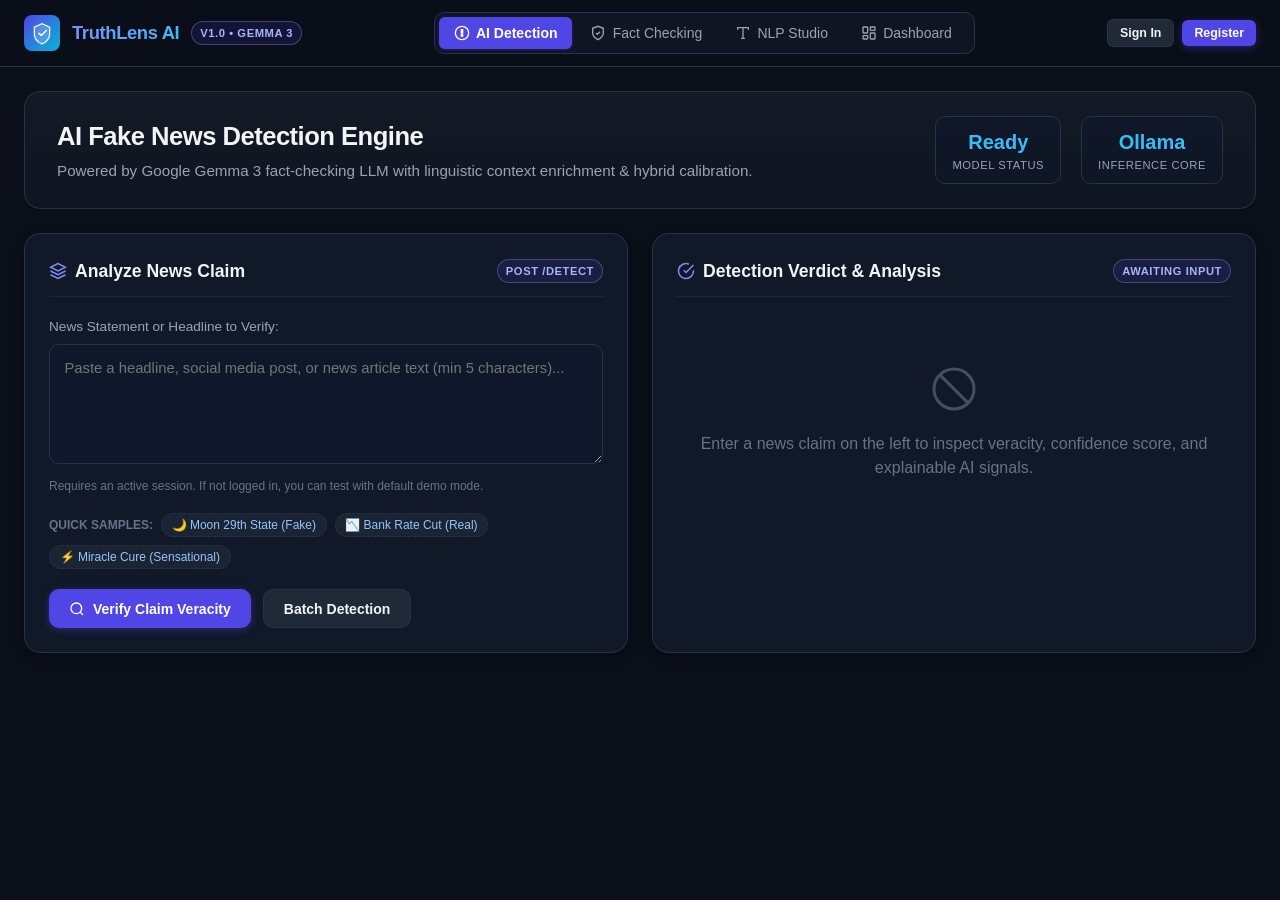
==== static/index.html @ 3283b85c "6th module updated" ====
<!DOCTYPE html>
<html lang="en">
<head>
  <meta charset="UTF-8">
  <meta name="viewport" content="width=device-width, initial-scale=1.0">
  <title>TruthLens AI - Fake News Detector & Fact-Checking Studio</title>
  <meta name="description" content="AI-Powered Fake News Detection, NLP Linguistic Analysis, and Government Fact-Checking Studio.">
  <link rel="icon" type="image/svg+xml" href="/static/favicon.svg">
  <link rel="stylesheet" href="/static/style.css">
</head>
<body>

  <!-- ======================================================================
       App Header & Navigation
       ====================================================================== -->
  <header class="app-header">
    <div class="header-container">
      <a href="#" class="brand">
        <div class="brand-icon">
          <img src="/static/favicon.svg" alt="TruthLens Logo" width="36" height="36">
        </div>
        <div class="brand-text">
          <h1>TruthLens AI</h1>
        </div>
        <span class="brand-badge">v1.0 • Gemma 3</span>
      </a>

      <nav aria-label="Main Navigation">
        <ul class="nav-tabs">
          <li>
            <button class="nav-tab-btn active" data-tab="tab-detect">
              <svg width="16" height="16" viewBox="0 0 24 24" fill="none" stroke="currentColor" stroke-width="2"><path d="M12 2a10 10 0 1 0 10 10A10 10 0 0 0 12 2zm1 14.5h-2v-2h2zm0-4.5h-2V7h2z"/></svg>
              AI Detection
            </button>
          </li>
          <li>
            <button class="nav-tab-btn" data-tab="tab-factcheck">
              <svg width="16" height="16" viewBox="0 0 24 24" fill="none" stroke="currentColor" stroke-width="2"><path d="M12 22s8-4 8-10V5l-8-3-8 3v7c0 6 8 10 8 10z"/><path d="m9 12 2 2 4-4"/></svg>
              Fact Checking
            </button>
          </li>
          <li>
            <button class="nav-tab-btn" data-tab="tab-nlp">
              <svg width="16" height="16" viewBox="0 0 24 24" fill="none" stroke="currentColor" stroke-width="2"><path d="M4 7V4h16v3M9 20h6M12 4v16"/></svg>
              NLP Studio
            </button>
          </li>
          <li>
            <button class="nav-tab-btn" data-tab="tab-dashboard">
              <svg width="16" height="16" viewBox="0 0 24 24" fill="none" stroke="currentColor" stroke-width="2"><rect width="7" height="9" x="3" y="3" rx="1"/><rect width="7" height="5" x="14" y="3" rx="1"/><rect width="7" height="9" x="14" y="12" rx="1"/><rect width="7" height="5" x="3" y="16" rx="1"/></svg>
              Dashboard
            </button>
          </li>
          <li>
            <button class="nav-tab-btn" data-tab="tab-admin" id="nav-btn-admin" style="display: none;">
              <svg width="16" height="16" viewBox="0 0 24 24" fill="none" stroke="currentColor" stroke-width="2"><path d="M16 21v-2a4 4 0 0 0-4-4H6a4 4 0 0 0-4 4v2"/><circle cx="9" cy="7" r="4"/><path d="M22 21v-2a4 4 0 0 0-3-3.87"/><path d="M16 3.13a4 4 0 0 1 0 7.75"/></svg>
              Admin Panel
            </button>
          </li>
        </ul>
      </nav>

      <div class="user-controls">
        <div id="auth-guest-section" class="btn-group">
          <button class="btn btn-secondary btn-sm" id="btn-open-login">Sign In</button>
          <button class="btn btn-primary btn-sm" id="btn-open-register">Register</button>
        </div>

        <div id="auth-user-section" class="user-status-card" style="display: none;">
          <div class="user-avatar" id="header-user-avatar">U</div>
          <div class="user-info-text">
            <span class="user-name" id="header-user-name">User</span>
            <span class="user-role-tag" id="header-user-role">USER</span>
          </div>
          <button class="btn btn-secondary btn-sm" id="btn-logout" title="Sign Out">
            <svg width="14" height="14" viewBox="0 0 24 24" fill="none" stroke="currentColor" stroke-width="2"><path d="M9 21H5a2 2 0 0 1-2-2V5a2 2 0 0 1 2-2h4M16 17l5-5-5-5M21 12H9"/></svg>
          </button>
        </div>
      </div>
    </div>
  </header>

  <!-- ======================================================================
       Main App Container
       ====================================================================== -->
  <main class="app-main">

    <!-- --------------------------------------------------------------------
         TAB 1: AI Detection (Module 3)
         -------------------------------------------------------------------- -->
    <section id="tab-detect" class="tab-pane active">
      <div class="hero-banner">
        <div class="hero-text">
          <h2>AI Fake News Detection Engine</h2>
          <p>Powered by Google Gemma 3 fact-checking LLM with linguistic context enrichment & hybrid calibration.</p>
        </div>
        <div class="hero-stats">
          <div class="stat-chip">
            <div class="stat-chip-val" id="stat-ai-verdict">Ready</div>
            <div class="stat-chip-lbl">Model Status</div>
          </div>
          <div class="stat-chip">
            <div class="stat-chip-val">Ollama</div>
            <div class="stat-chip-lbl">Inference Core</div>
          </div>
        </div>
      </div>

      <div class="grid-2">
        <!-- Detection Input Card -->
        <div class="card">
          <div class="card-header">
            <h3 class="card-title">
              <svg width="18" height="18" viewBox="0 0 24 24" fill="none" stroke="currentColor" stroke-width="2"><polygon points="12 2 2 7 12 12 22 7 12 2"/><polyline points="2 17 12 22 22 17"/><polyline points="2 12 12 17 22 12"/></svg>
              Analyze News Claim
            </h3>
            <span class="brand-badge">POST /detect</span>
          </div>

          <form id="form-detect">
            <div class="form-group">
              <label for="detect-claim-input">News Statement or Headline to Verify:</label>
              <textarea id="detect-claim-input" placeholder="Paste a headline, social media post, or news article text (min 5 characters)..." required></textarea>
              <div class="input-hint">Requires an active session. If not logged in, you can test with default demo mode.</div>
            </div>

            <!-- Pre-configured Quick Samples -->
            <div class="samples-wrapper">
              <span class="samples-label">Quick Samples:</span>
              <button type="button" class="sample-chip" data-sample="The government announced that the moon will be declared the 29th state of the country tomorrow.">🌙 Moon 29th State (Fake)</button>
              <button type="button" class="sample-chip" data-sample="Central bank announced a 25 basis point reduction in the benchmark interest rate.">📉 Bank Rate Cut (Real)</button>
              <button type="button" class="sample-chip" data-sample="SHOCKING BOMBSHELL!! Miracle cure they don't want you to know!">⚡ Miracle Cure (Sensational)</button>
            </div>

            <div style="margin-top: 1.25rem; display: flex; gap: 0.75rem;">
              <button type="submit" class="btn btn-primary" id="btn-run-detect">
                <svg width="16" height="16" viewBox="0 0 24 24" fill="none" stroke="currentColor" stroke-width="2"><circle cx="11" cy="11" r="8"/><path d="m21 21-4.3-4.3"/></svg>
                Verify Claim Veracity
              </button>
              <button type="button" class="btn btn-secondary" id="btn-switch-batch-detect">Batch Detection</button>
            </div>
          </form>

          <!-- Batch Detection Drawer (Collapsible) -->
          <div id="batch-detect-drawer" style="display: none; margin-top: 1.5rem; padding-top: 1.25rem; border-top: 1px dashed var(--border-subtle);">
            <h4 style="font-size: 0.95rem; margin-bottom: 0.5rem; color: #38bdf8;">Batch Detection (Up to 50 Claims)</h4>
            <div class="form-group">
              <label for="batch-detect-input">Enter one claim per line:</label>
              <textarea id="batch-detect-input" rows="4" placeholder="Claim 1...&#10;Claim 2..."></textarea>
            </div>
            <button type="button" class="btn btn-accent btn-sm" id="btn-run-batch-detect">Process Batch</button>
          </div>
        </div>

        <!-- Detection Results Card -->
        <div class="card" id="card-detect-results">
          <div class="card-header">
            <h3 class="card-title">
              <svg width="18" height="18" viewBox="0 0 24 24" fill="none" stroke="currentColor" stroke-width="2"><path d="M22 11.08V12a10 10 0 1 1-5.93-9.14"/><polyline points="22 4 12 14.01 9 11.01"/></svg>
              Detection Verdict & Analysis
            </h3>
            <span id="detect-status-indicator" class="brand-badge">Awaiting Input</span>
          </div>

          <div id="detect-empty-state" style="text-align: center; padding: 3rem 1rem; color: var(--text-dim);">
            <svg width="48" height="48" viewBox="0 0 24 24" fill="none" stroke="currentColor" stroke-width="1.5" style="margin-bottom: 0.75rem; opacity: 0.6;"><circle cx="12" cy="12" r="10"/><path d="m4.93 4.93 14.14 14.14"/></svg>
            <p>Enter a news claim on the left to inspect veracity, confidence score, and explainable AI signals.</p>
          </div>

          <div id="detect-output-container" style="display: none;">
            <div id="detect-verdict-banner" class="verdict-banner real">
              <div class="verdict-tag" id="detect-verdict-text">LIKELY_REAL</div>
              <div class="confidence-meter">
                <div class="confidence-val">
                  <span>Confidence</span>
                  <span id="detect-confidence-pct">88%</span>
                </div>
                <div class="progress-bar-bg">
                  <div id="detect-confidence-fill" class="progress-bar-fill real" style="width: 88%;"></div>
                </div>
              </div>
            </div>

            <div class="form-group">
              <label>AI Reasoning & Explanation:</label>
              <p id="detect-explanation-text" class="explanation-text"></p>
            </div>

            <div class="form-group">
              <label>Key Signals Detected:</label>
              <div id="detect-signals-container" class="signals-list"></div>
            </div>

            <div class="form-group" style="margin-top: 1rem; padding-top: 0.75rem; border-top: 1px solid var(--border-subtle); display: flex; justify-content: space-between; font-size: 0.75rem; color: var(--text-dim);">
              <span>Detection ID: <strong id="detect-meta-id">#--</strong></span>
              <span id="detect-meta-time">--</span>
            </div>
          </div>

          <!-- Batch Results Table -->
          <div id="batch-results-container" style="display: none; margin-top: 1rem;">
            <h4 style="font-size: 0.9rem; margin-bottom: 0.5rem; color: #a5b4fc;">Batch Analysis Results</h4>
            <div class="table-responsive">
              <table class="data-table" id="batch-results-table">
                <thead>
                  <tr>
                    <th>Claim</th>
                    <th>Verdict</th>
                    <th>Confidence</th>
                  </tr>
                </thead>
                <tbody></tbody>
              </table>
            </div>
          </div>
        </div>
      </div>
    </section>

    <!-- --------------------------------------------------------------------
         TAB 2: Fact-Checking & Source Verification (Module 4)
         -------------------------------------------------------------------- -->
    <section id="tab-factcheck" class="tab-pane">
      <div class="hero-banner">
        <div class="hero-text">
          <h2>Authoritative Fact-Checking & Trusted Verification</h2>
          <p>Cross-references claims against a 5-tier Domain Authority registry including Official Government Portals (.gov), Global Health Agencies, and Verified News Wires.</p>
        </div>
        <div class="hero-stats">
          <div class="stat-chip">
            <div class="stat-chip-val" id="stat-whitelist-count">25+</div>
            <div class="stat-chip-lbl">Verified Domains</div>
          </div>
          <div class="stat-chip">
            <div class="stat-chip-val">5 Tiers</div>
            <div class="stat-chip-lbl">Authority Weighting</div>
          </div>
        </div>
      </div>

      <div class="grid-2">
        <!-- Fact Check Input Card -->
        <div class="card">
          <div class="card-header">
            <h3 class="card-title">
              <svg width="18" height="18" viewBox="0 0 24 24" fill="none" stroke="currentColor" stroke-width="2"><path d="M12 22s8-4 8-10V5l-8-3-8 3v7c0 6 8 10 8 10z"/></svg>
              Verify Against Trusted Sources
            </h3>
            <span class="brand-badge">POST /fact-check/verify</span>
          </div>

          <form id="form-factcheck">
            <div class="form-group">
              <label for="fc-claim-input">Claim or Assertion to Fact-Check:</label>
              <textarea id="fc-claim-input" placeholder="e.g. Government announces subsidy scheme under PM-KMY portal..." required></textarea>
            </div>

            <div class="samples-wrapper">
              <span class="samples-label">Samples:</span>
              <button type="button" class="sample-chip" data-fc-sample="Government announced Rs 5000 monthly scheme for all citizens without registration.">🏛️ Fake Govt Scheme (Refuted)</button>
              <button type="button" class="sample-chip" data-fc-sample="The government announced that the moon will be declared the 29th state of the country tomorrow.">🚀 Moon 29th State (Refuted)</button>
              <button type="button" class="sample-chip" data-fc-sample="Central bank announced a 25 basis point reduction in the benchmark interest rate.">🏦 Interest Rate (Verified)</button>
            </div>

            <div class="grid-2" style="margin-top: 1rem; gap: 1rem;">
              <div class="form-group">
                <label for="fc-max-sources">Max Sources: <span id="fc-sources-val">5</span></label>
                <input type="range" id="fc-max-sources" min="1" max="10" value="5" style="accent-color: var(--primary);">
              </div>
              <div class="form-group" style="display: flex; align-items: center; padding-top: 1.5rem;">
                <label class="checkbox-group">
                  <input type="checkbox" id="fc-gov-only">
                  <span>Strict Government (.gov) Only</span>
                </label>
              </div>
            </div>

            <div style="margin-top: 1rem; display: flex; gap: 0.75rem;">
              <button type="submit" class="btn btn-primary" id="btn-run-factcheck">
                <svg width="16" height="16" viewBox="0 0 24 24" fill="none" stroke="currentColor" stroke-width="2"><path d="m9 12 2 2 4-4"/><circle cx="12" cy="12" r="10"/></svg>
                Run Multi-Source Verification
              </button>
              <button type="button" class="btn btn-secondary" id="btn-toggle-whitelist">View Whitelist</button>
            </div>
          </form>

          <!-- Whitelist Drawer -->
          <div id="whitelist-drawer" style="display: none; margin-top: 1.5rem; padding-top: 1rem; border-top: 1px solid var(--border-subtle);">
            <h4 style="font-size: 0.9rem; margin-bottom: 0.5rem; color: #38bdf8;">Trusted Source Whitelist (Tier 1 to 3)</h4>
            <div id="whitelist-list" style="max-height: 180px; overflow-y: auto; display: flex; flex-direction: column; gap: 0.4rem; font-size: 0.8rem;"></div>
          </div>
        </div>

        <!-- Fact Check Results Card -->
        <div class="card" id="card-fc-results">
          <div class="card-header">
            <h3 class="card-title">
              <svg width="18" height="18" viewBox="0 0 24 24" fill="none" stroke="currentColor" stroke-width="2"><path d="M14 2H6a2 2 0 0 0-2 2v16a2 2 0 0 0 2 2h12a2 2 0 0 0 2-2V8z"/><polyline points="14 2 14 8 20 8"/></svg>
              Fact-Check Evidence Report
            </h3>
            <span id="fc-status-badge" class="brand-badge">Awaiting Check</span>
          </div>

          <div id="fc-empty-state" style="text-align: center; padding: 3rem 1rem; color: var(--text-dim);">
            <svg width="48" height="48" viewBox="0 0 24 24" fill="none" stroke="currentColor" stroke-width="1.5" style="margin-bottom: 0.75rem; opacity: 0.6;"><circle cx="12" cy="12" r="10"/><path d="m9 12 2 2 4-4"/></svg>
            <p>Run a fact check to cross-reference claims with official government records, gazettes, and verified news registries.</p>
          </div>

          <div id="fc-output-container" style="display: none;">
            <div id="fc-verdict-banner" class="verdict-banner real">
              <div>
                <div class="verdict-tag" id="fc-verdict-text">VERIFIED</div>
                <div style="font-size: 0.75rem; opacity: 0.85;" id="fc-verdict-subtext">Verdict: TRUE</div>
              </div>
              <div class="confidence-meter">
                <div class="confidence-val">
                  <span>Trust Score</span>
                  <span id="fc-trust-score-val">90.0</span>
                </div>
                <div class="progress-bar-bg">
                  <div id="fc-trust-score-fill" class="progress-bar-fill real" style="width: 90%;"></div>
                </div>
              </div>
            </div>

            <div class="form-group">
              <label>Evidence Summary:</label>
              <p id="fc-summary-text" class="explanation-text"></p>
            </div>

            <div class="form-group">
              <label>Evidence Citations & Stances (<span id="fc-evidence-count">0</span> sources):</label>
              <div id="fc-evidence-items" class="evidence-list"></div>
            </div>
          </div>
        </div>
      </div>
    </section>

    <!-- --------------------------------------------------------------------
         TAB 3: NLP Studio (Module 2)
         -------------------------------------------------------------------- -->
    <section id="tab-nlp" class="tab-pane">
      <div class="hero-banner">
        <div class="hero-text">
          <h2>NLP Studio & Linguistic Text Processing</h2>
          <p>Deterministic text normalization, abbreviation-aware tokenization, Flesch readability, and clickbait heuristic analysis.</p>
        </div>
        <div class="hero-stats">
          <div class="stat-chip">
            <div class="stat-chip-val">Flesch</div>
            <div class="stat-chip-lbl">Readability</div>
          </div>
          <div class="stat-chip">
            <div class="stat-chip-val">Sensationalism</div>
            <div class="stat-chip-lbl">Clickbait Detector</div>
          </div>
        </div>
      </div>

      <div class="grid-2">
        <!-- Input & Options Card -->
        <div class="card">
          <div class="card-header">
            <h3 class="card-title">
              <svg width="18" height="18" viewBox="0 0 24 24" fill="none" stroke="currentColor" stroke-width="2"><path d="M12 20h9M16.5 3.5a2.12 2.12 0 0 1 3 3L7 19l-4 1 1-4Z"/></svg>
              News Text Preprocessing & Analysis
            </h3>
            <span class="brand-badge">Module 2 NLP</span>
          </div>

          <form id="form-nlp">
            <div class="form-group">
              <label for="nlp-text-input">Raw News Article or Text (Min 20 chars):</label>
              <textarea id="nlp-text-input" rows="6" placeholder="Paste news article with HTML tags, contractions (don't, they're), URLs, and sensational phrasing..." required></textarea>
            </div>

            <div class="samples-wrapper">
              <span class="samples-label">Test Samples:</span>
              <button type="button" class="sample-chip" data-nlp-sample="<p>SHOCKING BOMBSHELL!! You won't believe what Dr. Smith discovered about the secret moon project at https://fakenews.example.com/moon! It's completely TRUE!</p>">⚡ Dirty HTML + Clickbait</button>
              <button type="button" class="sample-chip" data-nlp-sample="The Monetary Policy Committee announced a 25 basis point reduction in the key lending rate, citing moderating consumer price inflation and stable macroeconomic indicators.">📰 Objective Financial Report</button>
            </div>

            <!-- Cleaning Options -->
            <div style="margin-top: 1rem; display: grid; grid-template-columns: 1fr 1fr; gap: 0.5rem; font-size: 0.85rem;">
              <label class="checkbox-group">
                <input type="checkbox" id="nlp-opt-html" checked>
                <span>Strip HTML Tags</span>
              </label>
              <label class="checkbox-group">
                <input type="checkbox" id="nlp-opt-contractions" checked>
                <span>Expand Contractions</span>
              </label>
              <label class="checkbox-group">
                <input type="checkbox" id="nlp-opt-urls" checked>
                <span>Remove URLs</span>
              </label>
              <label class="checkbox-group">
                <input type="checkbox" id="nlp-opt-stopwords">
                <span>Filter Stopwords</span>
              </label>
            </div>

            <div style="margin-top: 1.25rem; display: flex; gap: 0.75rem;">
              <button type="submit" class="btn btn-primary" id="btn-run-nlp">Analyze Text</button>
              <button type="button" class="btn btn-secondary" id="btn-clean-only">Clean Text Only</button>
            </div>
          </form>
        </div>

        <!-- NLP Metrics & Output Card -->
        <div class="card" id="card-nlp-results">
          <div class="card-header">
            <h3 class="card-title">
              <svg width="18" height="18" viewBox="0 0 24 24" fill="none" stroke="currentColor" stroke-width="2"><path d="M21 15a2 2 0 0 1-2 2H7l-4 4V5a2 2 0 0 1 2-2h14a2 2 0 0 1 2 2z"/></svg>
              Linguistic Metrics & Cleaned Preview
            </h3>
            <span id="nlp-status-indicator" class="brand-badge">Awaiting Text</span>
          </div>

          <div id="nlp-empty-state" style="text-align: center; padding: 3rem 1rem; color: var(--text-dim);">
            <svg width="48" height="48" viewBox="0 0 24 24" fill="none" stroke="currentColor" stroke-width="1.5" style="margin-bottom: 0.75rem; opacity: 0.6;"><path d="M4 19.5v-15A2.5 2.5 0 0 1 6.5 2H20v20H6.5a2.5 2.5 0 0 1-2.5-2.5Z"/></svg>
            <p>Submit text on the left to inspect readability levels, sensationalism scores, keyword frequencies, and tokenization.</p>
          </div>

          <div id="nlp-output-container" style="display: none;">
            <!-- Linguistic metrics row -->
            <div class="metrics-row">
              <div class="metric-box">
                <div class="metric-number" id="metric-word-count">0</div>
                <div class="metric-label">Words</div>
              </div>
              <div class="metric-box">
                <div class="metric-number" id="metric-sentence-count">0</div>
                <div class="metric-label">Sentences</div>
              </div>
              <div class="metric-box">
                <div class="metric-number" id="metric-flesch-score">0</div>
                <div class="metric-label">Flesch Ease</div>
              </div>
              <div class="metric-box">
                <div class="metric-number" id="metric-sensational-score">0.0</div>
                <div class="metric-label">Sensationalism</div>
              </div>
            </div>

            <!-- Readability & Clickbait Banners -->
            <div style="display: grid; grid-template-columns: 1fr 1fr; gap: 0.75rem; margin-bottom: 1rem;">
              <div class="stat-chip" style="text-align: left;">
                <div class="stat-chip-lbl">Reading Level</div>
                <div style="font-weight: 600; color: #38bdf8;" id="nlp-reading-level">Standard</div>
              </div>
              <div class="stat-chip" style="text-align: left;">
                <div class="stat-chip-lbl">Clickbait Status</div>
                <div style="font-weight: 600;" id="nlp-sensational-status">Objective</div>
              </div>
            </div>

            <!-- Top Keywords -->
            <div class="form-group">
              <label>Top Keywords Extracted:</label>
              <div id="nlp-keywords-list" class="keywords-container"></div>
            </div>

            <!-- Cleaned Text Box -->
            <div class="form-group" style="margin-top: 1rem;">
              <label>Normalized Cleaned Text:</label>
              <textarea id="nlp-cleaned-preview" readonly style="min-height: 80px; font-size: 0.85rem; color: #94a3b8;"></textarea>
            </div>
          </div>
        </div>
      </div>
    </section>

    <!-- --------------------------------------------------------------------
         TAB 4: User Dashboard & Reports (Module 5)
         -------------------------------------------------------------------- -->
    <section id="tab-dashboard" class="tab-pane">
      <div class="hero-banner">
        <div class="hero-text">
          <h2>Personal Analytics & Report Generator</h2>
          <p>Consolidated statistics on your news detection history, fact-checks, and exportable audit reports.</p>
        </div>
        <div class="hero-stats">
          <button class="btn btn-accent btn-sm" id="btn-export-user-report">
            <svg width="14" height="14" viewBox="0 0 24 24" fill="none" stroke="currentColor" stroke-width="2"><path d="M21 15v4a2 2 0 0 1-2 2H5a2 2 0 0 1-2-2v-4M7 10l5 5 5-5M12 15V3"/></svg>
            Export JSON Report
          </button>
        </div>
      </div>

      <!-- User Stat Tiles -->
      <div class="metrics-row" style="grid-template-columns: repeat(auto-fit, minmax(180px, 1fr));">
        <div class="metric-box">
          <div class="metric-number" id="dash-total-detections">0</div>
          <div class="metric-label">Total Detections</div>
        </div>
        <div class="metric-box">
          <div class="metric-number" id="dash-total-factchecks">0</div>
          <div class="metric-label">Fact Checks</div>
        </div>
        <div class="metric-box">
          <div class="metric-number" id="dash-total-submissions">0</div>
          <div class="metric-label">Articles Submitted</div>
        </div>
        <div class="metric-box">
          <div class="metric-number" id="dash-avg-confidence">0.0%</div>
          <div class="metric-label">Avg AI Confidence</div>
        </div>
        <div class="metric-box">
          <div class="metric-number" id="dash-avg-trust">0.0</div>
          <div class="metric-label">Avg Trust Score</div>
        </div>
      </div>

      <div class="grid-2" style="margin-top: 1.5rem;">
        <!-- Verdict Breakdown Chart -->
        <div class="card">
          <div class="card-header">
            <h3 class="card-title">Verdict Distribution</h3>
          </div>
          <div style="display: flex; flex-direction: column; gap: 0.9rem;">
            <div>
              <div style="display: flex; justify-content: space-between; font-size: 0.8rem; margin-bottom: 0.25rem;">
                <span style="color: #34d399;">Likely Real</span>
                <span id="dash-cnt-real">0</span>
              </div>
              <div class="progress-bar-bg">
                <div id="dash-bar-real" class="progress-bar-fill real" style="width: 0%;"></div>
              </div>
            </div>
            <div>
              <div style="display: flex; justify-content: space-between; font-size: 0.8rem; margin-bottom: 0.25rem;">
                <span style="color: #f87171;">Likely Fake</span>
                <span id="dash-cnt-fake">0</span>
              </div>
              <div class="progress-bar-bg">
                <div id="dash-bar-fake" class="progress-bar-fill fake" style="width: 0%;"></div>
              </div>
            </div>
            <div>
              <div style="display: flex; justify-content: space-between; font-size: 0.8rem; margin-bottom: 0.25rem;">
                <span style="color: #fbbf24;">Uncertain</span>
                <span id="dash-cnt-uncertain">0</span>
              </div>
              <div class="progress-bar-bg">
                <div id="dash-bar-uncertain" class="progress-bar-fill uncertain" style="width: 0%;"></div>
              </div>
            </div>
          </div>
        </div>

        <!-- Recent Activity Feed -->
        <div class="card">
          <div class="card-header">
            <h3 class="card-title">Recent Detections Feed</h3>
          </div>
          <div id="dash-recent-list" style="display: flex; flex-direction: column; gap: 0.6rem; max-height: 220px; overflow-y: auto;">
            <p style="color: var(--text-dim); font-size: 0.85rem;">No recent detections recorded.</p>
          </div>
        </div>
      </div>
    </section>

    <!-- --------------------------------------------------------------------
         TAB 5: Admin Control Panel (Module 5 Admin)
         -------------------------------------------------------------------- -->
    <section id="tab-admin" class="tab-pane">
      <div class="hero-banner">
        <div class="hero-text">
          <h2>System Administration & Platform Metrics</h2>
          <p>Global oversight across all registered users, threat monitoring, and system-wide reports.</p>
        </div>
        <div class="hero-stats">
          <button class="btn btn-primary btn-sm" id="btn-export-admin-report">
            <svg width="14" height="14" viewBox="0 0 24 24" fill="none" stroke="currentColor" stroke-width="2"><path d="M21 15v4a2 2 0 0 1-2 2H5a2 2 0 0 1-2-2v-4M7 10l5 5 5-5M12 15V3"/></svg>
            System Report (JSON)
          </button>
        </div>
      </div>

      <!-- Admin Global Metrics -->
      <div class="metrics-row" style="grid-template-columns: repeat(auto-fit, minmax(160px, 1fr));">
        <div class="metric-box">
          <div class="metric-number" id="admin-total-users">0</div>
          <div class="metric-label">Registered Users</div>
        </div>
        <div class="metric-box">
          <div class="metric-number" id="admin-active-users">0</div>
          <div class="metric-label">Active Accounts</div>
        </div>
        <div class="metric-box">
          <div class="metric-number" id="admin-total-detections">0</div>
          <div class="metric-label">Global Detections</div>
        </div>
        <div class="metric-box">
          <div class="metric-number" id="admin-total-factchecks">0</div>
          <div class="metric-label">Fact Checks</div>
        </div>
      </div>

      <!-- Top Flagged Claims & User Engagement Table -->
      <div class="card" style="margin-top: 1.5rem;">
        <div class="card-header">
          <h3 class="card-title">Top Flagged Fake Claims Across Platform</h3>
        </div>
        <div class="table-responsive">
          <table class="data-table" id="admin-claims-table">
            <thead>
              <tr>
                <th>Flagged Claim</th>
                <th>Verdict</th>
                <th>Times Detected</th>
                <th>Avg Confidence</th>
              </tr>
            </thead>
            <tbody>
              <tr><td colspan="4" style="text-align: center; color: var(--text-dim);">No flagged claims data.</td></tr>
            </tbody>
          </table>
        </div>
      </div>

      <div class="card" style="margin-top: 1.5rem;">
        <div class="card-header">
          <h3 class="card-title">User Engagement & Activity Table</h3>
        </div>
        <div class="table-responsive">
          <table class="data-table" id="admin-users-table">
            <thead>
              <tr>
                <th>User</th>
                <th>Email</th>
                <th>Role</th>
                <th>Detections</th>
                <th>Fact Checks</th>
                <th>Status</th>
              </tr>
            </thead>
            <tbody>
              <tr><td colspan="6" style="text-align: center; color: var(--text-dim);">Loading users...</td></tr>
            </tbody>
          </table>
        </div>
      </div>
    </section>

  </main>

  <!-- ======================================================================
       Dialogs & Modals (<dialog>)
       ====================================================================== -->

  <!-- Sign In Modal -->
  <dialog id="modal-login">
    <div class="dialog-header">
      <h3 class="dialog-title">Sign In</h3>
      <button class="dialog-close" data-close="modal-login">&times;</button>
    </div>
    <form id="form-login">
      <div class="form-group">
        <label for="login-email">Email Address:</label>
        <input type="email" id="login-email" autocomplete="email" required placeholder="user@example.com">
      </div>
      <div class="form-group">
        <label for="login-password">Password:</label>
        <input type="password" id="login-password" autocomplete="current-password" required placeholder="••••••••">
      </div>
      <button type="submit" class="btn btn-primary" style="width: 100%; margin-top: 0.5rem;" id="btn-submit-login">Sign In</button>
      <p style="text-align: center; margin-top: 1rem; font-size: 0.8rem; color: var(--text-muted);">
        Don't have an account? <a href="#" id="link-switch-to-register" style="color: #38bdf8;">Register here</a>
      </p>
    </form>
  </dialog>

  <!-- Register Modal -->
  <dialog id="modal-register">
    <div class="dialog-header">
      <h3 class="dialog-title">Create Account</h3>
      <button class="dialog-close" data-close="modal-register">&times;</button>
    </div>
    <form id="form-register">
      <div class="form-group">
        <label for="reg-name">Full Name:</label>
        <input type="text" id="reg-name" required placeholder="Jane Doe">
      </div>
      <div class="form-group">
        <label for="reg-email">Email Address:</label>
        <input type="email" id="reg-email" required placeholder="jane@example.com">
      </div>
      <div class="form-group">
        <label for="reg-password">Password:</label>
        <input type="password" id="reg-password" required placeholder="At least 8 chars with upper, lower, digit, symbol">
        
        <!-- Live password policy validator -->
        <div class="pwd-policy-box">
          <div class="policy-item" id="p-len"><span>•</span> At least 8 characters</div>
          <div class="policy-item" id="p-upper"><span>•</span> One uppercase letter</div>
          <div class="policy-item" id="p-lower"><span>•</span> One lowercase letter</div>
          <div class="policy-item" id="p-num"><span>•</span> One number</div>
          <div class="policy-item" id="p-special"><span>•</span> One special character (!@#$%^&*)</div>
        </div>
      </div>
      <div class="form-group">
        <label for="reg-confirm">Confirm Password:</label>
        <input type="password" id="reg-confirm" required placeholder="Re-enter password">
      </div>
      <button type="submit" class="btn btn-primary" style="width: 100%; margin-top: 0.5rem;" id="btn-submit-register">Create Account</button>
    </form>
  </dialog>

  <!-- Toast Notification Stack -->
  <div id="toast-container" aria-live="polite"></div>

  <!-- Application Script -->
  <script src="/static/app.js"></script>
</body>
</html>
---- static/style.css ----
/* ==========================================================================
   AI Fake News Detector & Fact-Checking Studio - Modern Stylesheet
   ========================================================================== */

:root {
  --font-sans: 'Inter', -apple-system, BlinkMacSystemFont, 'Segoe UI', Roboto, Helvetica, Arial, sans-serif;
  --font-mono: 'JetBrains Mono', 'Fira Code', Consolas, Monaco, monospace;

  /* Colors */
  --bg-app: #0b0f19;
  --bg-card: #111827;
  --bg-card-hover: #172033;
  --bg-surface: #1f2937;
  --bg-input: #0f172a;
  
  --border-subtle: #26334d;
  --border-accent: #3b82f6;

  --text-main: #f3f4f6;
  --text-muted: #9ca3af;
  --text-dim: #64748b;

  --primary: #4f46e5;
  --primary-hover: #4338ca;
  --primary-light: rgba(79, 70, 229, 0.15);
  
  --secondary: #06b6d4;
  --secondary-hover: #0891b2;

  --verdict-real: #10b981;
  --verdict-real-bg: rgba(16, 185, 129, 0.12);
  --verdict-fake: #ef4444;
  --verdict-fake-bg: rgba(239, 68, 68, 0.12);
  --verdict-uncertain: #f59e0b;
  --verdict-uncertain-bg: rgba(245, 158, 11, 0.12);

  --radius-sm: 6px;
  --radius-md: 10px;
  --radius-lg: 16px;
  --radius-full: 9999px;

  --shadow-sm: 0 1px 2px rgba(0, 0, 0, 0.25);
  --shadow-md: 0 4px 12px rgba(0, 0, 0, 0.35);
  --shadow-lg: 0 10px 25px rgba(0, 0, 0, 0.45);
  --transition: all 0.2s cubic-bezier(0.4, 0, 0.2, 1);
}

*, *::before, *::after {
  box-sizing: border-box;
  margin: 0;
  padding: 0;
}

body {
  font-family: var(--font-sans);
  background-color: var(--bg-app);
  color: var(--text-main);
  line-height: 1.5;
  min-height: 100vh;
  display: flex;
  flex-direction: column;
  -webkit-font-smoothing: antialiased;
}

/* --------------------------------------------------------------------------
   Layout & Navigation
   -------------------------------------------------------------------------- */

.app-header {
  position: sticky;
  top: 0;
  z-index: 50;
  background-color: rgba(11, 15, 25, 0.85);
  backdrop-filter: blur(12px);
  -webkit-backdrop-filter: blur(12px);
  border-bottom: 1px solid var(--border-subtle);
  padding: 0.75rem 1.5rem;
}

.header-container {
  max-width: 1300px;
  margin: 0 auto;
  display: flex;
  align-items: center;
  justify-content: space-between;
  gap: 1rem;
}

.brand {
  display: flex;
  align-items: center;
  gap: 0.75rem;
  text-decoration: none;
  color: var(--text-main);
}

.brand-icon {
  width: 36px;
  height: 36px;
  border-radius: var(--radius-sm);
  display: flex;
  align-items: center;
  justify-content: center;
}

.brand-text h1 {
  font-size: 1.15rem;
  font-weight: 700;
  letter-spacing: -0.02em;
  background: linear-gradient(135deg, #818cf8 0%, #38bdf8 100%);
  -webkit-background-clip: text;
  -webkit-text-fill-color: transparent;
}

.brand-badge {
  font-size: 0.7rem;
  font-weight: 600;
  padding: 0.15rem 0.5rem;
  border-radius: var(--radius-full);
  background-color: var(--primary-light);
  color: #a5b4fc;
  border: 1px solid rgba(165, 180, 252, 0.3);
  text-transform: uppercase;
  letter-spacing: 0.05em;
}

.nav-tabs {
  display: flex;
  gap: 0.25rem;
  list-style: none;
  background-color: rgba(17, 24, 39, 0.8);
  padding: 0.25rem;
  border-radius: var(--radius-md);
  border: 1px solid var(--border-subtle);
}

.nav-tab-btn {
  background: transparent;
  border: none;
  color: var(--text-muted);
  font-family: inherit;
  font-size: 0.875rem;
  font-weight: 500;
  padding: 0.5rem 0.9rem;
  border-radius: var(--radius-sm);
  cursor: pointer;
  display: inline-flex;
  align-items: center;
  gap: 0.4rem;
  transition: var(--transition);
}

.nav-tab-btn:hover {
  color: var(--text-main);
  background-color: var(--bg-card);
}

.nav-tab-btn.active {
  color: #ffffff;
  background-color: var(--primary);
  font-weight: 600;
  box-shadow: 0 1px 3px rgba(79, 70, 229, 0.3);
}

.nav-tab-btn .badge-pill {
  font-size: 0.65rem;
  background: rgba(255, 255, 255, 0.2);
  padding: 0.1rem 0.4rem;
  border-radius: var(--radius-full);
}

.user-controls {
  display: flex;
  align-items: center;
  gap: 0.75rem;
}

/* User Profile Badge */
.user-status-card {
  display: flex;
  align-items: center;
  gap: 0.6rem;
  background-color: var(--bg-card);
  padding: 0.35rem 0.75rem;
  border-radius: var(--radius-full);
  border: 1px solid var(--border-subtle);
}

.user-avatar {
  width: 26px;
  height: 26px;
  border-radius: 50%;
  background: linear-gradient(135deg, #6366f1, #06b6d4);
  display: flex;
  align-items: center;
  justify-content: center;
  font-size: 0.75rem;
  font-weight: 700;
  color: white;
}

.user-info-text {
  display: flex;
  flex-direction: column;
}

.user-name {
  font-size: 0.8rem;
  font-weight: 600;
  color: var(--text-main);
}

.user-role-tag {
  font-size: 0.65rem;
  color: #38bdf8;
  font-weight: 600;
  text-transform: uppercase;
}

/* --------------------------------------------------------------------------
   Main Content Container
   -------------------------------------------------------------------------- */

.app-main {
  flex: 1;
  max-width: 1300px;
  width: 100%;
  margin: 0 auto;
  padding: 1.5rem 1.5rem 3rem 1.5rem;
}

.tab-pane {
  display: none;
  animation: fadeIn 0.25s ease-in-out;
}

.tab-pane.active {
  display: block;
}

@keyframes fadeIn {
  from { opacity: 0; transform: translateY(6px); }
  to { opacity: 1; transform: translateY(0); }
}

/* --------------------------------------------------------------------------
   Cards, Panels & Grids
   -------------------------------------------------------------------------- */

.hero-banner {
  background: linear-gradient(180deg, rgba(31, 41, 55, 0.4) 0%, rgba(17, 24, 39, 0.6) 100%);
  border: 1px solid var(--border-subtle);
  border-radius: var(--radius-lg);
  padding: 1.5rem 2rem;
  margin-bottom: 1.5rem;
  display: flex;
  justify-content: space-between;
  align-items: center;
  gap: 1.5rem;
  flex-wrap: wrap;
}

.hero-text h2 {
  font-size: 1.6rem;
  font-weight: 700;
  letter-spacing: -0.02em;
  margin-bottom: 0.25rem;
}

.hero-text p {
  color: var(--text-muted);
  font-size: 0.95rem;
}

.hero-stats {
  display: flex;
  gap: 1.25rem;
}

.stat-chip {
  background: rgba(15, 23, 42, 0.7);
  border: 1px solid var(--border-subtle);
  border-radius: var(--radius-md);
  padding: 0.6rem 1rem;
  text-align: center;
}

.stat-chip-val {
  font-size: 1.25rem;
  font-weight: 700;
  color: #38bdf8;
}

.stat-chip-lbl {
  font-size: 0.7rem;
  color: var(--text-muted);
  text-transform: uppercase;
  letter-spacing: 0.05em;
}

.grid-2 {
  display: grid;
  grid-template-columns: 1fr 1fr;
  gap: 1.5rem;
}

.grid-3 {
  display: grid;
  grid-template-columns: repeat(3, 1fr);
  gap: 1.25rem;
}

.card {
  background-color: var(--bg-card);
  border: 1px solid var(--border-subtle);
  border-radius: var(--radius-lg);
  padding: 1.5rem;
  box-shadow: var(--shadow-md);
  transition: var(--transition);
}

.card:hover {
  border-color: rgba(59, 130, 246, 0.4);
}

.card-header {
  display: flex;
  align-items: center;
  justify-content: space-between;
  margin-bottom: 1.25rem;
  padding-bottom: 0.75rem;
  border-bottom: 1px solid rgba(255, 255, 255, 0.06);
}

.card-title {
  font-size: 1.1rem;
  font-weight: 600;
  display: flex;
  align-items: center;
  gap: 0.5rem;
}

.card-title svg {
  color: #818cf8;
}

/* --------------------------------------------------------------------------
   Forms, Inputs, & Buttons
   -------------------------------------------------------------------------- */

.form-group {
  margin-bottom: 1.15rem;
}

label {
  display: block;
  font-size: 0.85rem;
  font-weight: 500;
  color: var(--text-muted);
  margin-bottom: 0.4rem;
}

input[type="text"],
input[type="email"],
input[type="password"],
input[type="url"],
input[type="number"],
textarea,
select {
  width: 100%;
  font-family: inherit;
  font-size: 0.925rem;
  color: var(--text-main);
  background-color: var(--bg-input);
  border: 1px solid var(--border-subtle);
  border-radius: var(--radius-md);
  padding: 0.75rem 0.9rem;
  outline: none;
  transition: var(--transition);
}

input:focus,
textarea:focus,
select:focus {
  border-color: var(--border-accent);
  box-shadow: 0 0 0 3px rgba(59, 130, 246, 0.25);
}

textarea {
  min-height: 120px;
  resize: vertical;
  line-height: 1.5;
}

.input-hint {
  font-size: 0.75rem;
  color: var(--text-dim);
  margin-top: 0.35rem;
}

.checkbox-group {
  display: flex;
  align-items: center;
  gap: 0.6rem;
  cursor: pointer;
  user-select: none;
}

.checkbox-group input[type="checkbox"] {
  accent-color: var(--primary);
  width: 17px;
  height: 17px;
  cursor: pointer;
}

.btn {
  font-family: inherit;
  font-size: 0.875rem;
  font-weight: 600;
  padding: 0.65rem 1.25rem;
  border-radius: var(--radius-md);
  border: none;
  cursor: pointer;
  display: inline-flex;
  align-items: center;
  justify-content: center;
  gap: 0.5rem;
  transition: var(--transition);
  text-decoration: none;
}

.btn-primary {
  background-color: var(--primary);
  color: white;
  box-shadow: 0 2px 8px rgba(79, 70, 229, 0.4);
}

.btn-primary:hover {
  background-color: var(--primary-hover);
  transform: translateY(-1px);
}

.btn-secondary {
  background-color: var(--bg-surface);
  color: var(--text-main);
  border: 1px solid var(--border-subtle);
}

.btn-secondary:hover {
  background-color: #374151;
  color: white;
}

.btn-accent {
  background: linear-gradient(135deg, #0284c7 0%, #06b6d4 100%);
  color: white;
}

.btn-accent:hover {
  opacity: 0.95;
  transform: translateY(-1px);
}

.btn-sm {
  padding: 0.35rem 0.75rem;
  font-size: 0.775rem;
  border-radius: var(--radius-sm);
}

.btn:disabled {
  opacity: 0.5;
  cursor: not-allowed;
  transform: none !important;
}

.btn-group {
  display: flex;
  gap: 0.5rem;
  align-items: center;
}

/* Sample Quick-Click Chips */
.samples-wrapper {
  margin-top: 0.75rem;
  display: flex;
  align-items: center;
  gap: 0.5rem;
  flex-wrap: wrap;
}

.samples-label {
  font-size: 0.75rem;
  color: var(--text-dim);
  font-weight: 600;
  text-transform: uppercase;
}

.sample-chip {
  background: rgba(31, 41, 55, 0.8);
  border: 1px dashed var(--border-subtle);
  color: #93c5fd;
  font-size: 0.75rem;
  padding: 0.25rem 0.6rem;
  border-radius: var(--radius-full);
  cursor: pointer;
  transition: var(--transition);
}

.sample-chip:hover {
  background: var(--primary-light);
  border-color: #60a5fa;
  color: #bfdbfe;
}

/* --------------------------------------------------------------------------
   Result Cards, Badges & Meters
   -------------------------------------------------------------------------- */

.result-box {
  background-color: rgba(15, 23, 42, 0.95);
  border: 1px solid var(--border-subtle);
  border-radius: var(--radius-lg);
  padding: 1.5rem;
  margin-top: 1.25rem;
  position: relative;
  overflow: hidden;
}

.verdict-banner {
  display: flex;
  align-items: center;
  justify-content: space-between;
  padding: 1rem 1.25rem;
  border-radius: var(--radius-md);
  margin-bottom: 1.25rem;
  gap: 1rem;
}

.verdict-banner.real {
  background-color: var(--verdict-real-bg);
  border: 1px solid var(--verdict-real);
  color: #34d399;
}

.verdict-banner.fake {
  background-color: var(--verdict-fake-bg);
  border: 1px solid var(--verdict-fake);
  color: #f87171;
}

.verdict-banner.uncertain {
  background-color: var(--verdict-uncertain-bg);
  border: 1px solid var(--verdict-uncertain);
  color: #fbbf24;
}

.verdict-tag {
  font-size: 1.25rem;
  font-weight: 800;
  letter-spacing: 0.04em;
  display: flex;
  align-items: center;
  gap: 0.5rem;
}

.confidence-meter {
  display: flex;
  flex-direction: column;
  gap: 0.35rem;
  min-width: 140px;
}

.confidence-val {
  font-size: 0.85rem;
  font-weight: 600;
  display: flex;
  justify-content: space-between;
}

.progress-bar-bg {
  width: 100%;
  height: 8px;
  background-color: rgba(255, 255, 255, 0.1);
  border-radius: var(--radius-full);
  overflow: hidden;
}

.progress-bar-fill {
  height: 100%;
  border-radius: var(--radius-full);
  transition: width 0.6s cubic-bezier(0.4, 0, 0.2, 1);
}

.progress-bar-fill.real { background: linear-gradient(90deg, #10b981, #34d399); }
.progress-bar-fill.fake { background: linear-gradient(90deg, #ef4444, #f87171); }
.progress-bar-fill.uncertain { background: linear-gradient(90deg, #f59e0b, #fbbf24); }

.explanation-text {
  color: #e2e8f0;
  font-size: 0.95rem;
  line-height: 1.6;
  margin-bottom: 1rem;
}

.signals-list {
  display: flex;
  flex-wrap: wrap;
  gap: 0.4rem;
  margin-top: 0.5rem;
}

.signal-pill {
  background-color: rgba(59, 130, 246, 0.15);
  color: #93c5fd;
  font-size: 0.75rem;
  padding: 0.2rem 0.6rem;
  border-radius: var(--radius-full);
  border: 1px solid rgba(147, 197, 253, 0.25);
}

/* Fact-Check Evidence Cards */
.evidence-list {
  display: flex;
  flex-direction: column;
  gap: 0.75rem;
  margin-top: 1rem;
}

.evidence-card {
  background: rgba(31, 41, 55, 0.6);
  border: 1px solid var(--border-subtle);
  border-radius: var(--radius-md);
  padding: 1rem;
  transition: var(--transition);
}

.evidence-card:hover {
  background: rgba(31, 41, 55, 0.9);
  border-color: rgba(59, 130, 246, 0.3);
}

.evidence-meta {
  display: flex;
  align-items: center;
  justify-content: space-between;
  gap: 0.5rem;
  margin-bottom: 0.4rem;
  flex-wrap: wrap;
}

.evidence-source {
  font-weight: 600;
  font-size: 0.9rem;
  color: #38bdf8;
  text-decoration: none;
}

.evidence-source:hover {
  text-decoration: underline;
}

.tier-badge {
  font-size: 0.65rem;
  font-weight: 700;
  padding: 0.15rem 0.5rem;
  border-radius: var(--radius-full);
  text-transform: uppercase;
}

.tier-1 { background: rgba(59, 130, 246, 0.2); color: #60a5fa; border: 1px solid #3b82f6; }
.tier-2 { background: rgba(16, 185, 129, 0.2); color: #34d399; border: 1px solid #10b981; }
.tier-3 { background: rgba(245, 158, 11, 0.2); color: #fbbf24; border: 1px solid #f59e0b; }
.tier-4 { background: rgba(107, 114, 128, 0.2); color: #9ca3af; border: 1px solid #6b7280; }

.stance-pill {
  font-size: 0.7rem;
  font-weight: 700;
  padding: 0.2rem 0.55rem;
  border-radius: var(--radius-sm);
}

.stance-supports { background: var(--verdict-real-bg); color: var(--verdict-real); }
.stance-refutes { background: var(--verdict-fake-bg); color: var(--verdict-fake); }
.stance-neutral { background: rgba(156, 163, 175, 0.1); color: var(--text-muted); }

.evidence-snippet {
  font-size: 0.85rem;
  color: #cbd5e1;
  font-style: italic;
  margin-top: 0.4rem;
  line-height: 1.4;
  border-left: 2px solid var(--border-accent);
  padding-left: 0.6rem;
}

/* --------------------------------------------------------------------------
   Linguistic & NLP Studio Visualizations
   -------------------------------------------------------------------------- */

.metrics-row {
  display: grid;
  grid-template-columns: repeat(auto-fit, minmax(140px, 1fr));
  gap: 1rem;
  margin: 1rem 0;
}

.metric-box {
  background: rgba(15, 23, 42, 0.7);
  border: 1px solid var(--border-subtle);
  border-radius: var(--radius-md);
  padding: 0.9rem;
  text-align: center;
}

.metric-number {
  font-size: 1.4rem;
  font-weight: 700;
  color: #38bdf8;
  font-family: var(--font-mono);
}

.metric-label {
  font-size: 0.725rem;
  color: var(--text-muted);
  text-transform: uppercase;
  letter-spacing: 0.05em;
  margin-top: 0.25rem;
}

.keywords-container {
  display: flex;
  flex-wrap: wrap;
  gap: 0.5rem;
  margin-top: 0.6rem;
}

.keyword-chip {
  background-color: rgba(79, 70, 229, 0.15);
  border: 1px solid rgba(99, 102, 241, 0.3);
  color: #c7d2fe;
  padding: 0.25rem 0.65rem;
  border-radius: var(--radius-full);
  font-size: 0.8rem;
  display: inline-flex;
  align-items: center;
  gap: 0.35rem;
}

.keyword-count {
  font-size: 0.675rem;
  background: rgba(255, 255, 255, 0.2);
  padding: 0.05rem 0.3rem;
  border-radius: var(--radius-full);
}

/* --------------------------------------------------------------------------
   Tables
   -------------------------------------------------------------------------- */

.table-responsive {
  width: 100%;
  overflow-x: auto;
  border-radius: var(--radius-md);
  border: 1px solid var(--border-subtle);
}

.data-table {
  width: 100%;
  border-collapse: collapse;
  font-size: 0.85rem;
  text-align: left;
}

.data-table th {
  background-color: rgba(31, 41, 55, 0.8);
  color: var(--text-muted);
  font-weight: 600;
  padding: 0.75rem 1rem;
  border-bottom: 1px solid var(--border-subtle);
  text-transform: uppercase;
  font-size: 0.7rem;
  letter-spacing: 0.05em;
}

.data-table td {
  padding: 0.75rem 1rem;
  border-bottom: 1px solid rgba(255, 255, 255, 0.04);
  color: var(--text-main);
}

.data-table tbody tr:hover {
  background-color: rgba(255, 255, 255, 0.02);
}

/* --------------------------------------------------------------------------
   Modals & Dialogs (<dialog>)
   -------------------------------------------------------------------------- */

dialog {
  background-color: var(--bg-card);
  color: var(--text-main);
  border: 1px solid var(--border-subtle);
  border-radius: var(--radius-lg);
  padding: 2rem;
  max-width: 440px;
  width: 90%;
  margin: auto;
  box-shadow: var(--shadow-lg);
  outline: none;
}

dialog::backdrop {
  background-color: rgba(0, 0, 0, 0.75);
  backdrop-filter: blur(6px);
  -webkit-backdrop-filter: blur(6px);
}

.dialog-header {
  display: flex;
  align-items: center;
  justify-content: space-between;
  margin-bottom: 1.25rem;
}

.dialog-title {
  font-size: 1.25rem;
  font-weight: 700;
}

.dialog-close {
  background: none;
  border: none;
  color: var(--text-muted);
  font-size: 1.5rem;
  cursor: pointer;
  line-height: 1;
}

.dialog-close:hover {
  color: var(--text-main);
}

/* Policy checklist in register modal */
.pwd-policy-box {
  background: var(--bg-input);
  border: 1px solid var(--border-subtle);
  border-radius: var(--radius-md);
  padding: 0.65rem 0.85rem;
  margin-top: 0.5rem;
  font-size: 0.75rem;
  display: flex;
  flex-direction: column;
  gap: 0.25rem;
}

.policy-item {
  color: var(--text-dim);
  display: flex;
  align-items: center;
  gap: 0.4rem;
}

.policy-item.valid {
  color: var(--verdict-real);
}

/* --------------------------------------------------------------------------
   Toasts & Alerts
   -------------------------------------------------------------------------- */

#toast-container {
  position: fixed;
  bottom: 1.5rem;
  right: 1.5rem;
  z-index: 100;
  display: flex;
  flex-direction: column;
  gap: 0.6rem;
  pointer-events: none;
}

.toast {
  pointer-events: auto;
  background-color: #1e293b;
  color: white;
  border-radius: var(--radius-md);
  padding: 0.75rem 1.25rem;
  box-shadow: var(--shadow-lg);
  font-size: 0.875rem;
  display: flex;
  align-items: center;
  gap: 0.6rem;
  min-width: 260px;
  max-width: 420px;
  animation: slideIn 0.25s ease-out;
  border-left: 4px solid var(--primary);
}

.toast.success { border-left-color: var(--verdict-real); }
.toast.error { border-left-color: var(--verdict-fake); }
.toast.warning { border-left-color: var(--verdict-uncertain); }

@keyframes slideIn {
  from { transform: translateX(100%); opacity: 0; }
  to { transform: translateX(0); opacity: 1; }
}

/* --------------------------------------------------------------------------
   Responsive & Mobile
   -------------------------------------------------------------------------- */

@media (max-width: 900px) {
  .header-container {
    flex-direction: column;
    align-items: stretch;
  }
  .nav-tabs {
    overflow-x: auto;
    white-space: nowrap;
    width: 100%;
  }
  .grid-2, .grid-3 {
    grid-template-columns: 1fr;
  }
  .hero-banner {
    flex-direction: column;
    align-items: flex-start;
  }
}
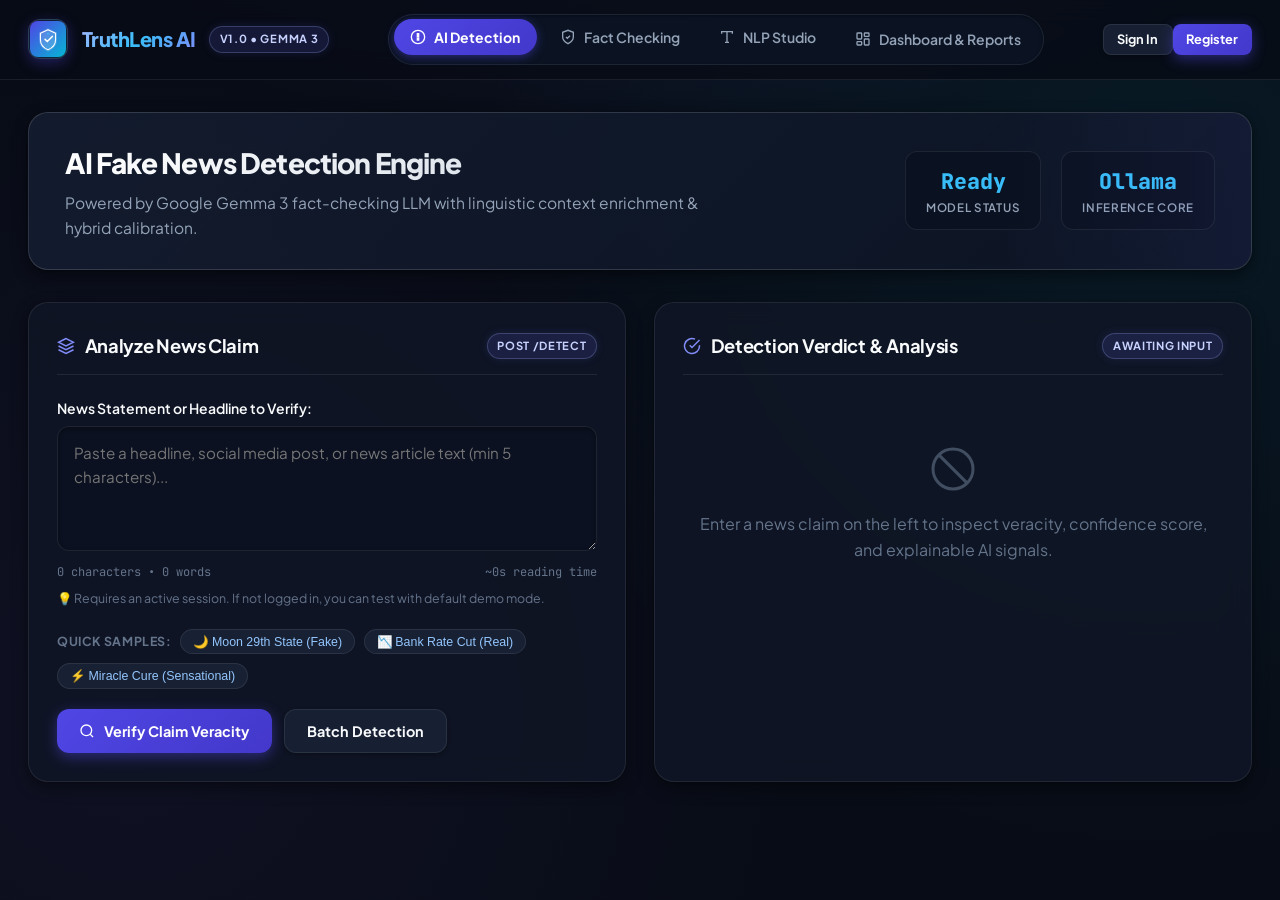
==== commit 79aafdba: "fix: resolve frontend errors preventing Chrome from running - fix(login.html): ReferenceError - move" ====
--- a/static/index.html
+++ b/static/index.html
@@ -46,16 +46,10 @@
             </button>
           </li>
           <li>
-            <button class="nav-tab-btn" data-tab="tab-dashboard">
+            <a href="/dashboard-page" class="nav-tab-btn" style="text-decoration: none;">
               <svg width="16" height="16" viewBox="0 0 24 24" fill="none" stroke="currentColor" stroke-width="2"><rect width="7" height="9" x="3" y="3" rx="1"/><rect width="7" height="5" x="14" y="3" rx="1"/><rect width="7" height="9" x="14" y="12" rx="1"/><rect width="7" height="5" x="3" y="16" rx="1"/></svg>
-              Dashboard
-            </button>
-          </li>
-          <li>
-            <button class="nav-tab-btn" data-tab="tab-admin" id="nav-btn-admin" style="display: none;">
-              <svg width="16" height="16" viewBox="0 0 24 24" fill="none" stroke="currentColor" stroke-width="2"><path d="M16 21v-2a4 4 0 0 0-4-4H6a4 4 0 0 0-4 4v2"/><circle cx="9" cy="7" r="4"/><path d="M22 21v-2a4 4 0 0 0-3-3.87"/><path d="M16 3.13a4 4 0 0 1 0 7.75"/></svg>
-              Admin Panel
-            </button>
+              Dashboard & Reports
+            </a>
           </li>
         </ul>
       </nav>
@@ -72,6 +66,9 @@
             <span class="user-name" id="header-user-name">User</span>
             <span class="user-role-tag" id="header-user-role">USER</span>
           </div>
+          <a href="/dashboard-page" class="btn btn-secondary btn-sm" title="Go to Dashboard">
+            <svg width="14" height="14" viewBox="0 0 24 24" fill="none" stroke="currentColor" stroke-width="2"><rect width="7" height="9" x="3" y="3" rx="1"/><rect width="7" height="5" x="14" y="3" rx="1"/><rect width="7" height="9" x="14" y="12" rx="1"/><rect width="7" height="5" x="3" y="16" rx="1"/></svg>
+          </a>
           <button class="btn btn-secondary btn-sm" id="btn-logout" title="Sign Out">
             <svg width="14" height="14" viewBox="0 0 24 24" fill="none" stroke="currentColor" stroke-width="2"><path d="M9 21H5a2 2 0 0 1-2-2V5a2 2 0 0 1 2-2h4M16 17l5-5-5-5M21 12H9"/></svg>
           </button>
@@ -121,7 +118,11 @@
             <div class="form-group">
               <label for="detect-claim-input">News Statement or Headline to Verify:</label>
               <textarea id="detect-claim-input" placeholder="Paste a headline, social media post, or news article text (min 5 characters)..." required></textarea>
-              <div class="input-hint">Requires an active session. If not logged in, you can test with default demo mode.</div>
+              <div class="input-counter-bar">
+                <span id="detect-char-count">0 characters • 0 words</span>
+                <span id="detect-read-time">~0s reading time</span>
+              </div>
+              <div class="input-hint">💡 Requires an active session. If not logged in, you can test with default demo mode.</div>
             </div>
 
             <!-- Pre-configured Quick Samples -->
--- a/static/style.css
+++ b/static/style.css
@@ -1,48 +1,70 @@
 /* ==========================================================================
-   AI Fake News Detector & Fact-Checking Studio - Modern Stylesheet
+   TruthLens AI - Modern Interactive Design System & Stylesheet
    ========================================================================== */
 
+@import url('https://fonts.googleapis.com/css2?family=Plus+Jakarta+Sans:ital,wght@0,300;0,400;0,500;0,600;0,700;0,800;1,400&family=JetBrains+Mono:wght@400;500;600;700&display=swap');
+
 :root {
-  --font-sans: 'Inter', -apple-system, BlinkMacSystemFont, 'Segoe UI', Roboto, Helvetica, Arial, sans-serif;
+  --font-sans: 'Plus Jakarta Sans', -apple-system, BlinkMacSystemFont, 'Segoe UI', Roboto, Helvetica, Arial, sans-serif;
   --font-mono: 'JetBrains Mono', 'Fira Code', Consolas, Monaco, monospace;
 
-  /* Colors */
-  --bg-app: #0b0f19;
-  --bg-card: #111827;
-  --bg-card-hover: #172033;
-  --bg-surface: #1f2937;
-  --bg-input: #0f172a;
+  /* Theme Canvas */
+  --bg-app: #080c16;
+  --bg-card: rgba(16, 23, 38, 0.82);
+  --bg-card-hover: rgba(22, 32, 53, 0.9);
+  --bg-surface: #172033;
+  --bg-input: #0b1120;
   
-  --border-subtle: #26334d;
-  --border-accent: #3b82f6;
-
-  --text-main: #f3f4f6;
-  --text-muted: #9ca3af;
+  /* Borders & Accents */
+  --border-subtle: rgba(255, 255, 255, 0.08);
+  --border-light: rgba(255, 255, 255, 0.14);
+  --border-accent: #6366f1;
+  --border-accent-glow: rgba(99, 102, 241, 0.4);
+
+  /* Typography */
+  --text-main: #f8fafc;
+  --text-muted: #94a3b8;
   --text-dim: #64748b;
 
+  /* Brand Accents */
   --primary: #4f46e5;
   --primary-hover: #4338ca;
-  --primary-light: rgba(79, 70, 229, 0.15);
-  
+  --primary-glow: rgba(79, 70, 229, 0.35);
+  --primary-light: rgba(99, 102, 241, 0.15);
+
   --secondary: #06b6d4;
   --secondary-hover: #0891b2;
-
+  --secondary-glow: rgba(6, 182, 212, 0.35);
+
+  /* Veracity Status Palette */
   --verdict-real: #10b981;
-  --verdict-real-bg: rgba(16, 185, 129, 0.12);
+  --verdict-real-bg: rgba(16, 185, 129, 0.14);
+  --verdict-real-border: rgba(16, 185, 129, 0.4);
+  --verdict-real-glow: rgba(16, 185, 129, 0.3);
+
   --verdict-fake: #ef4444;
-  --verdict-fake-bg: rgba(239, 68, 68, 0.12);
+  --verdict-fake-bg: rgba(239, 68, 68, 0.14);
+  --verdict-fake-border: rgba(239, 68, 68, 0.4);
+  --verdict-fake-glow: rgba(239, 68, 68, 0.3);
+
   --verdict-uncertain: #f59e0b;
-  --verdict-uncertain-bg: rgba(245, 158, 11, 0.12);
-
-  --radius-sm: 6px;
-  --radius-md: 10px;
-  --radius-lg: 16px;
+  --verdict-uncertain-bg: rgba(245, 158, 11, 0.14);
+  --verdict-uncertain-border: rgba(245, 158, 11, 0.4);
+  --verdict-uncertain-glow: rgba(245, 158, 11, 0.3);
+
+  /* Geometry & Shadows */
+  --radius-sm: 8px;
+  --radius-md: 12px;
+  --radius-lg: 20px;
   --radius-full: 9999px;
 
-  --shadow-sm: 0 1px 2px rgba(0, 0, 0, 0.25);
-  --shadow-md: 0 4px 12px rgba(0, 0, 0, 0.35);
-  --shadow-lg: 0 10px 25px rgba(0, 0, 0, 0.45);
-  --transition: all 0.2s cubic-bezier(0.4, 0, 0.2, 1);
+  --shadow-sm: 0 2px 4px rgba(0, 0, 0, 0.3);
+  --shadow-md: 0 6px 16px rgba(0, 0, 0, 0.4), 0 1px 3px rgba(0, 0, 0, 0.2);
+  --shadow-lg: 0 16px 36px rgba(0, 0, 0, 0.5), 0 4px 12px rgba(0, 0, 0, 0.3);
+  --shadow-glow: 0 0 25px rgba(99, 102, 241, 0.25);
+
+  --transition-fast: 0.15s cubic-bezier(0.4, 0, 0.2, 1);
+  --transition-smooth: 0.25s cubic-bezier(0.16, 1, 0.3, 1);
 }
 
 *, *::before, *::after {
@@ -54,84 +76,103 @@
 body {
   font-family: var(--font-sans);
   background-color: var(--bg-app);
+  background-image: 
+    radial-gradient(ellipse 80% 50% at 50% -20%, rgba(99, 102, 241, 0.18), transparent 70%),
+    radial-gradient(circle at 90% 20%, rgba(6, 182, 212, 0.08), transparent 50%),
+    radial-gradient(circle at 10% 80%, rgba(139, 92, 246, 0.06), transparent 50%);
+  background-attachment: fixed;
   color: var(--text-main);
-  line-height: 1.5;
+  line-height: 1.6;
   min-height: 100vh;
   display: flex;
   flex-direction: column;
   -webkit-font-smoothing: antialiased;
-}
-
-/* --------------------------------------------------------------------------
-   Layout & Navigation
+  -moz-osx-font-smoothing: grayscale;
+}
+
+/* --------------------------------------------------------------------------
+   App Header & Modern Navigation
    -------------------------------------------------------------------------- */
 
 .app-header {
   position: sticky;
   top: 0;
-  z-index: 50;
-  background-color: rgba(11, 15, 25, 0.85);
-  backdrop-filter: blur(12px);
-  -webkit-backdrop-filter: blur(12px);
+  z-index: 60;
+  background-color: rgba(8, 12, 22, 0.8);
+  backdrop-filter: blur(16px);
+  -webkit-backdrop-filter: blur(16px);
   border-bottom: 1px solid var(--border-subtle);
-  padding: 0.75rem 1.5rem;
+  padding: 0.85rem 1.75rem;
+  transition: var(--transition-smooth);
 }
 
 .header-container {
-  max-width: 1300px;
+  max-width: 1340px;
   margin: 0 auto;
   display: flex;
   align-items: center;
   justify-content: space-between;
-  gap: 1rem;
+  gap: 1.25rem;
 }
 
 .brand {
   display: flex;
   align-items: center;
-  gap: 0.75rem;
+  gap: 0.85rem;
   text-decoration: none;
   color: var(--text-main);
+  transition: var(--transition-fast);
+}
+
+.brand:hover {
+  opacity: 0.92;
+  transform: scale(1.02);
 }
 
 .brand-icon {
-  width: 36px;
-  height: 36px;
-  border-radius: var(--radius-sm);
+  width: 40px;
+  height: 40px;
+  border-radius: var(--radius-md);
   display: flex;
   align-items: center;
   justify-content: center;
+  box-shadow: 0 4px 14px rgba(79, 70, 229, 0.35);
+  background: linear-gradient(135deg, rgba(79, 70, 229, 0.2), rgba(6, 182, 212, 0.2));
+  border: 1px solid rgba(255, 255, 255, 0.12);
 }
 
 .brand-text h1 {
-  font-size: 1.15rem;
-  font-weight: 700;
-  letter-spacing: -0.02em;
-  background: linear-gradient(135deg, #818cf8 0%, #38bdf8 100%);
+  font-size: 1.25rem;
+  font-weight: 800;
+  letter-spacing: -0.025em;
+  background: linear-gradient(135deg, #a5b4fc 0%, #38bdf8 50%, #818cf8 100%);
   -webkit-background-clip: text;
   -webkit-text-fill-color: transparent;
 }
 
 .brand-badge {
   font-size: 0.7rem;
-  font-weight: 600;
-  padding: 0.15rem 0.5rem;
+  font-weight: 700;
+  padding: 0.2rem 0.6rem;
   border-radius: var(--radius-full);
-  background-color: var(--primary-light);
-  color: #a5b4fc;
-  border: 1px solid rgba(165, 180, 252, 0.3);
+  background: rgba(99, 102, 241, 0.15);
+  color: #c7d2fe;
+  border: 1px solid rgba(165, 180, 252, 0.25);
   text-transform: uppercase;
-  letter-spacing: 0.05em;
-}
-
+  letter-spacing: 0.06em;
+  box-shadow: 0 0 10px rgba(99, 102, 241, 0.15);
+}
+
+/* Nav Tabs */
 .nav-tabs {
   display: flex;
-  gap: 0.25rem;
+  gap: 0.35rem;
   list-style: none;
-  background-color: rgba(17, 24, 39, 0.8);
-  padding: 0.25rem;
-  border-radius: var(--radius-md);
+  background-color: rgba(15, 23, 42, 0.65);
+  padding: 0.3rem;
+  border-radius: var(--radius-full);
   border: 1px solid var(--border-subtle);
+  box-shadow: inset 0 1px 3px rgba(0, 0, 0, 0.4);
 }
 
 .nav-tab-btn {
@@ -140,63 +181,60 @@
   color: var(--text-muted);
   font-family: inherit;
   font-size: 0.875rem;
-  font-weight: 500;
-  padding: 0.5rem 0.9rem;
-  border-radius: var(--radius-sm);
+  font-weight: 600;
+  padding: 0.55rem 1.05rem;
+  border-radius: var(--radius-full);
   cursor: pointer;
   display: inline-flex;
   align-items: center;
-  gap: 0.4rem;
-  transition: var(--transition);
+  gap: 0.5rem;
+  transition: var(--transition-fast);
+  user-select: none;
+  position: relative;
 }
 
 .nav-tab-btn:hover {
   color: var(--text-main);
-  background-color: var(--bg-card);
+  background-color: rgba(255, 255, 255, 0.05);
+  transform: translateY(-1px);
 }
 
 .nav-tab-btn.active {
   color: #ffffff;
-  background-color: var(--primary);
-  font-weight: 600;
-  box-shadow: 0 1px 3px rgba(79, 70, 229, 0.3);
-}
-
-.nav-tab-btn .badge-pill {
-  font-size: 0.65rem;
-  background: rgba(255, 255, 255, 0.2);
-  padding: 0.1rem 0.4rem;
+  background: linear-gradient(135deg, #4f46e5 0%, #4338ca 100%);
+  font-weight: 700;
+  box-shadow: 0 2px 10px rgba(79, 70, 229, 0.45);
+}
+
+.user-controls {
+  display: flex;
+  align-items: center;
+  gap: 0.85rem;
+}
+
+.user-status-card {
+  display: flex;
+  align-items: center;
+  gap: 0.65rem;
+  background-color: rgba(16, 23, 38, 0.8);
+  padding: 0.4rem 0.85rem;
   border-radius: var(--radius-full);
-}
-
-.user-controls {
-  display: flex;
-  align-items: center;
-  gap: 0.75rem;
-}
-
-/* User Profile Badge */
-.user-status-card {
-  display: flex;
-  align-items: center;
-  gap: 0.6rem;
-  background-color: var(--bg-card);
-  padding: 0.35rem 0.75rem;
-  border-radius: var(--radius-full);
-  border: 1px solid var(--border-subtle);
+  border: 1px solid var(--border-light);
+  box-shadow: var(--shadow-sm);
 }
 
 .user-avatar {
-  width: 26px;
-  height: 26px;
+  width: 28px;
+  height: 28px;
   border-radius: 50%;
   background: linear-gradient(135deg, #6366f1, #06b6d4);
   display: flex;
   align-items: center;
   justify-content: center;
-  font-size: 0.75rem;
-  font-weight: 700;
+  font-size: 0.8rem;
+  font-weight: 800;
   color: white;
+  box-shadow: 0 0 10px rgba(6, 182, 212, 0.4);
 }
 
 .user-info-text {
@@ -205,16 +243,17 @@
 }
 
 .user-name {
-  font-size: 0.8rem;
-  font-weight: 600;
+  font-size: 0.825rem;
+  font-weight: 700;
   color: var(--text-main);
 }
 
 .user-role-tag {
   font-size: 0.65rem;
   color: #38bdf8;
-  font-weight: 600;
+  font-weight: 700;
   text-transform: uppercase;
+  letter-spacing: 0.05em;
 }
 
 /* --------------------------------------------------------------------------
@@ -223,53 +262,77 @@
 
 .app-main {
   flex: 1;
-  max-width: 1300px;
+  max-width: 1340px;
   width: 100%;
   margin: 0 auto;
-  padding: 1.5rem 1.5rem 3rem 1.5rem;
+  padding: 2rem 1.75rem 4rem 1.75rem;
 }
 
 .tab-pane {
   display: none;
-  animation: fadeIn 0.25s ease-in-out;
 }
 
 .tab-pane.active {
   display: block;
-}
-
-@keyframes fadeIn {
-  from { opacity: 0; transform: translateY(6px); }
-  to { opacity: 1; transform: translateY(0); }
-}
-
-/* --------------------------------------------------------------------------
-   Cards, Panels & Grids
+  animation: tabFadeIn 0.3s cubic-bezier(0.16, 1, 0.3, 1);
+}
+
+@keyframes tabFadeIn {
+  from {
+    opacity: 0;
+    transform: translateY(8px) scale(0.995);
+  }
+  to {
+    opacity: 1;
+    transform: translateY(0) scale(1);
+  }
+}
+
+/* --------------------------------------------------------------------------
+   Cards, Panels & Hero Banners
    -------------------------------------------------------------------------- */
 
 .hero-banner {
-  background: linear-gradient(180deg, rgba(31, 41, 55, 0.4) 0%, rgba(17, 24, 39, 0.6) 100%);
-  border: 1px solid var(--border-subtle);
+  background: linear-gradient(135deg, rgba(22, 32, 53, 0.75) 0%, rgba(13, 20, 36, 0.85) 100%);
+  border: 1px solid var(--border-light);
   border-radius: var(--radius-lg);
-  padding: 1.5rem 2rem;
-  margin-bottom: 1.5rem;
+  padding: 1.75rem 2.25rem;
+  margin-bottom: 2rem;
   display: flex;
   justify-content: space-between;
   align-items: center;
-  gap: 1.5rem;
+  gap: 1.75rem;
   flex-wrap: wrap;
+  box-shadow: var(--shadow-md);
+  position: relative;
+  overflow: hidden;
+}
+
+.hero-banner::after {
+  content: '';
+  position: absolute;
+  top: 0;
+  right: 0;
+  width: 250px;
+  height: 100%;
+  background: linear-gradient(90deg, transparent, rgba(99, 102, 241, 0.08));
+  pointer-events: none;
 }
 
 .hero-text h2 {
-  font-size: 1.6rem;
-  font-weight: 700;
-  letter-spacing: -0.02em;
-  margin-bottom: 0.25rem;
+  font-size: 1.75rem;
+  font-weight: 800;
+  letter-spacing: -0.03em;
+  margin-bottom: 0.35rem;
+  background: linear-gradient(135deg, #ffffff 0%, #cbd5e1 100%);
+  -webkit-background-clip: text;
+  -webkit-text-fill-color: transparent;
 }
 
 .hero-text p {
   color: var(--text-muted);
-  font-size: 0.95rem;
+  font-size: 0.975rem;
+  max-width: 680px;
 }
 
 .hero-stats {
@@ -278,66 +341,75 @@
 }
 
 .stat-chip {
-  background: rgba(15, 23, 42, 0.7);
+  background: rgba(11, 17, 32, 0.8);
   border: 1px solid var(--border-subtle);
   border-radius: var(--radius-md);
-  padding: 0.6rem 1rem;
+  padding: 0.75rem 1.25rem;
   text-align: center;
+  transition: var(--transition-fast);
+}
+
+.stat-chip:hover {
+  border-color: rgba(56, 189, 248, 0.3);
+  transform: translateY(-2px);
+  box-shadow: 0 4px 12px rgba(0, 0, 0, 0.3);
 }
 
 .stat-chip-val {
-  font-size: 1.25rem;
-  font-weight: 700;
+  font-size: 1.35rem;
+  font-weight: 800;
   color: #38bdf8;
+  font-family: var(--font-mono);
 }
 
 .stat-chip-lbl {
-  font-size: 0.7rem;
+  font-size: 0.725rem;
   color: var(--text-muted);
   text-transform: uppercase;
-  letter-spacing: 0.05em;
+  letter-spacing: 0.06em;
+  font-weight: 600;
 }
 
 .grid-2 {
   display: grid;
   grid-template-columns: 1fr 1fr;
-  gap: 1.5rem;
-}
-
-.grid-3 {
-  display: grid;
-  grid-template-columns: repeat(3, 1fr);
-  gap: 1.25rem;
+  gap: 1.75rem;
 }
 
 .card {
   background-color: var(--bg-card);
+  backdrop-filter: blur(12px);
+  -webkit-backdrop-filter: blur(12px);
   border: 1px solid var(--border-subtle);
   border-radius: var(--radius-lg);
-  padding: 1.5rem;
+  padding: 1.75rem;
   box-shadow: var(--shadow-md);
-  transition: var(--transition);
+  transition: var(--transition-smooth);
+  position: relative;
 }
 
 .card:hover {
-  border-color: rgba(59, 130, 246, 0.4);
+  border-color: var(--border-accent-glow);
+  box-shadow: var(--shadow-lg), 0 0 20px rgba(99, 102, 241, 0.12);
+  transform: translateY(-2px);
 }
 
 .card-header {
   display: flex;
   align-items: center;
   justify-content: space-between;
-  margin-bottom: 1.25rem;
-  padding-bottom: 0.75rem;
-  border-bottom: 1px solid rgba(255, 255, 255, 0.06);
+  margin-bottom: 1.35rem;
+  padding-bottom: 0.85rem;
+  border-bottom: 1px solid var(--border-subtle);
 }
 
 .card-title {
-  font-size: 1.1rem;
-  font-weight: 600;
-  display: flex;
-  align-items: center;
-  gap: 0.5rem;
+  font-size: 1.15rem;
+  font-weight: 700;
+  letter-spacing: -0.015em;
+  display: flex;
+  align-items: center;
+  gap: 0.6rem;
 }
 
 .card-title svg {
@@ -345,19 +417,19 @@
 }
 
 /* --------------------------------------------------------------------------
-   Forms, Inputs, & Buttons
+   Inputs, Forms & Interactive Buttons
    -------------------------------------------------------------------------- */
 
 .form-group {
-  margin-bottom: 1.15rem;
+  margin-bottom: 1.25rem;
 }
 
 label {
   display: block;
-  font-size: 0.85rem;
-  font-weight: 500;
-  color: var(--text-muted);
-  margin-bottom: 0.4rem;
+  font-size: 0.875rem;
+  font-weight: 600;
+  color: var(--text-main);
+  margin-bottom: 0.45rem;
 }
 
 input[type="text"],
@@ -369,392 +441,490 @@
 select {
   width: 100%;
   font-family: inherit;
-  font-size: 0.925rem;
+  font-size: 0.95rem;
   color: var(--text-main);
   background-color: var(--bg-input);
   border: 1px solid var(--border-subtle);
   border-radius: var(--radius-md);
-  padding: 0.75rem 0.9rem;
+  padding: 0.85rem 1rem;
   outline: none;
-  transition: var(--transition);
+  transition: var(--transition-fast);
+  box-shadow: inset 0 2px 4px rgba(0, 0, 0, 0.3);
 }
 
 input:focus,
 textarea:focus,
 select:focus {
   border-color: var(--border-accent);
-  box-shadow: 0 0 0 3px rgba(59, 130, 246, 0.25);
+  box-shadow: 0 0 0 3px rgba(99, 102, 241, 0.28), inset 0 2px 4px rgba(0, 0, 0, 0.3);
+  background-color: rgba(15, 23, 42, 0.95);
 }
 
 textarea {
-  min-height: 120px;
+  min-height: 125px;
   resize: vertical;
-  line-height: 1.5;
+  line-height: 1.6;
 }
 
 .input-hint {
+  font-size: 0.775rem;
+  color: var(--text-dim);
+  margin-top: 0.4rem;
+  display: flex;
+  align-items: center;
+  gap: 0.35rem;
+}
+
+/* Character & Word counter bar */
+.input-counter-bar {
+  display: flex;
+  justify-content: space-between;
+  align-items: center;
+  margin-top: 0.35rem;
   font-size: 0.75rem;
   color: var(--text-dim);
-  margin-top: 0.35rem;
-}
-
-.checkbox-group {
-  display: flex;
-  align-items: center;
-  gap: 0.6rem;
-  cursor: pointer;
-  user-select: none;
-}
-
-.checkbox-group input[type="checkbox"] {
-  accent-color: var(--primary);
-  width: 17px;
-  height: 17px;
-  cursor: pointer;
-}
-
+  font-family: var(--font-mono);
+}
+
+/* Buttons */
 .btn {
   font-family: inherit;
-  font-size: 0.875rem;
-  font-weight: 600;
-  padding: 0.65rem 1.25rem;
+  font-size: 0.9rem;
+  font-weight: 700;
+  padding: 0.75rem 1.4rem;
   border-radius: var(--radius-md);
   border: none;
   cursor: pointer;
   display: inline-flex;
   align-items: center;
   justify-content: center;
-  gap: 0.5rem;
-  transition: var(--transition);
+  gap: 0.55rem;
+  transition: var(--transition-fast);
   text-decoration: none;
+  position: relative;
+  overflow: hidden;
+  user-select: none;
 }
 
 .btn-primary {
-  background-color: var(--primary);
+  background: linear-gradient(135deg, #4f46e5 0%, #4338ca 100%);
   color: white;
-  box-shadow: 0 2px 8px rgba(79, 70, 229, 0.4);
+  box-shadow: 0 4px 14px rgba(79, 70, 229, 0.45);
 }
 
 .btn-primary:hover {
-  background-color: var(--primary-hover);
-  transform: translateY(-1px);
+  background: linear-gradient(135deg, #6366f1 0%, #4f46e5 100%);
+  transform: translateY(-2px);
+  box-shadow: 0 6px 20px rgba(79, 70, 229, 0.55);
+}
+
+.btn-primary:active {
+  transform: translateY(0);
 }
 
 .btn-secondary {
   background-color: var(--bg-surface);
   color: var(--text-main);
   border: 1px solid var(--border-subtle);
+  box-shadow: var(--shadow-sm);
 }
 
 .btn-secondary:hover {
-  background-color: #374151;
+  background-color: #24314c;
   color: white;
+  border-color: var(--border-light);
+  transform: translateY(-1px);
 }
 
 .btn-accent {
   background: linear-gradient(135deg, #0284c7 0%, #06b6d4 100%);
   color: white;
+  box-shadow: 0 4px 14px rgba(6, 182, 212, 0.4);
 }
 
 .btn-accent:hover {
-  opacity: 0.95;
-  transform: translateY(-1px);
+  background: linear-gradient(135deg, #0ea5e9 0%, #0891b2 100%);
+  transform: translateY(-2px);
+  box-shadow: 0 6px 20px rgba(6, 182, 212, 0.5);
 }
 
 .btn-sm {
-  padding: 0.35rem 0.75rem;
-  font-size: 0.775rem;
+  padding: 0.4rem 0.85rem;
+  font-size: 0.8rem;
   border-radius: var(--radius-sm);
 }
 
 .btn:disabled {
-  opacity: 0.5;
+  opacity: 0.6;
   cursor: not-allowed;
   transform: none !important;
-}
-
-.btn-group {
-  display: flex;
-  gap: 0.5rem;
-  align-items: center;
+  box-shadow: none !important;
 }
 
 /* Sample Quick-Click Chips */
 .samples-wrapper {
-  margin-top: 0.75rem;
-  display: flex;
-  align-items: center;
-  gap: 0.5rem;
+  margin-top: 0.85rem;
+  display: flex;
+  align-items: center;
+  gap: 0.55rem;
   flex-wrap: wrap;
 }
 
 .samples-label {
-  font-size: 0.75rem;
+  font-size: 0.775rem;
   color: var(--text-dim);
-  font-weight: 600;
+  font-weight: 700;
   text-transform: uppercase;
+  letter-spacing: 0.05em;
 }
 
 .sample-chip {
-  background: rgba(31, 41, 55, 0.8);
-  border: 1px dashed var(--border-subtle);
+  background: rgba(30, 41, 59, 0.7);
+  border: 1px solid var(--border-subtle);
   color: #93c5fd;
-  font-size: 0.75rem;
-  padding: 0.25rem 0.6rem;
+  font-size: 0.775rem;
+  font-weight: 500;
+  padding: 0.3rem 0.75rem;
   border-radius: var(--radius-full);
   cursor: pointer;
-  transition: var(--transition);
+  transition: var(--transition-fast);
+  display: inline-flex;
+  align-items: center;
+  gap: 0.35rem;
+  user-select: none;
 }
 
 .sample-chip:hover {
-  background: var(--primary-light);
-  border-color: #60a5fa;
-  color: #bfdbfe;
-}
-
-/* --------------------------------------------------------------------------
-   Result Cards, Badges & Meters
+  background: rgba(99, 102, 241, 0.22);
+  border-color: #818cf8;
+  color: #ffffff;
+  transform: translateY(-1px) scale(1.03);
+  box-shadow: 0 2px 8px rgba(99, 102, 241, 0.25);
+}
+
+.sample-chip:active {
+  transform: scale(0.98);
+}
+
+/* --------------------------------------------------------------------------
+   Result Banners, Animated Meters & Gauges
    -------------------------------------------------------------------------- */
 
 .result-box {
-  background-color: rgba(15, 23, 42, 0.95);
-  border: 1px solid var(--border-subtle);
+  background-color: rgba(11, 17, 32, 0.95);
+  border: 1px solid var(--border-light);
   border-radius: var(--radius-lg);
-  padding: 1.5rem;
-  margin-top: 1.25rem;
+  padding: 1.75rem;
+  margin-top: 1.5rem;
+  box-shadow: var(--shadow-md);
+  animation: fadeInResult 0.35s cubic-bezier(0.16, 1, 0.3, 1);
+}
+
+@keyframes fadeInResult {
+  from {
+    opacity: 0;
+    transform: translateY(12px);
+  }
+  to {
+    opacity: 1;
+    transform: translateY(0);
+  }
+}
+
+.verdict-banner {
+  display: flex;
+  align-items: center;
+  justify-content: space-between;
+  padding: 1.25rem 1.5rem;
+  border-radius: var(--radius-md);
+  margin-bottom: 1.5rem;
+  gap: 1.25rem;
+  box-shadow: var(--shadow-sm);
   position: relative;
   overflow: hidden;
 }
 
-.verdict-banner {
-  display: flex;
-  align-items: center;
-  justify-content: space-between;
-  padding: 1rem 1.25rem;
-  border-radius: var(--radius-md);
-  margin-bottom: 1.25rem;
-  gap: 1rem;
-}
-
 .verdict-banner.real {
   background-color: var(--verdict-real-bg);
-  border: 1px solid var(--verdict-real);
+  border: 1px solid var(--verdict-real-border);
   color: #34d399;
+  box-shadow: 0 0 20px rgba(16, 185, 129, 0.15);
 }
 
 .verdict-banner.fake {
   background-color: var(--verdict-fake-bg);
-  border: 1px solid var(--verdict-fake);
+  border: 1px solid var(--verdict-fake-border);
   color: #f87171;
+  box-shadow: 0 0 20px rgba(239, 68, 68, 0.15);
 }
 
 .verdict-banner.uncertain {
   background-color: var(--verdict-uncertain-bg);
-  border: 1px solid var(--verdict-uncertain);
+  border: 1px solid var(--verdict-uncertain-border);
   color: #fbbf24;
+  box-shadow: 0 0 20px rgba(245, 158, 11, 0.15);
 }
 
 .verdict-tag {
-  font-size: 1.25rem;
+  font-size: 1.35rem;
   font-weight: 800;
   letter-spacing: 0.04em;
   display: flex;
   align-items: center;
-  gap: 0.5rem;
+  gap: 0.6rem;
 }
 
 .confidence-meter {
   display: flex;
   flex-direction: column;
-  gap: 0.35rem;
-  min-width: 140px;
+  gap: 0.4rem;
+  min-width: 160px;
 }
 
 .confidence-val {
-  font-size: 0.85rem;
-  font-weight: 600;
+  font-size: 0.875rem;
+  font-weight: 700;
   display: flex;
   justify-content: space-between;
+  font-family: var(--font-mono);
 }
 
 .progress-bar-bg {
   width: 100%;
-  height: 8px;
+  height: 10px;
   background-color: rgba(255, 255, 255, 0.1);
   border-radius: var(--radius-full);
   overflow: hidden;
+  position: relative;
 }
 
 .progress-bar-fill {
   height: 100%;
   border-radius: var(--radius-full);
-  transition: width 0.6s cubic-bezier(0.4, 0, 0.2, 1);
-}
-
-.progress-bar-fill.real { background: linear-gradient(90deg, #10b981, #34d399); }
-.progress-bar-fill.fake { background: linear-gradient(90deg, #ef4444, #f87171); }
-.progress-bar-fill.uncertain { background: linear-gradient(90deg, #f59e0b, #fbbf24); }
+  transition: width 0.8s cubic-bezier(0.16, 1, 0.3, 1);
+  position: relative;
+}
+
+.progress-bar-fill::after {
+  content: '';
+  position: absolute;
+  top: 0;
+  left: 0;
+  right: 0;
+  bottom: 0;
+  background: linear-gradient(90deg, transparent, rgba(255, 255, 255, 0.35), transparent);
+  animation: barShimmer 2s infinite;
+}
+
+@keyframes barShimmer {
+  0% { transform: translateX(-100%); }
+  100% { transform: translateX(100%); }
+}
+
+.progress-bar-fill.real { background: linear-gradient(90deg, #059669, #10b981); }
+.progress-bar-fill.fake { background: linear-gradient(90deg, #dc2626, #ef4444); }
+.progress-bar-fill.uncertain { background: linear-gradient(90deg, #d97706, #f59e0b); }
 
 .explanation-text {
   color: #e2e8f0;
+  font-size: 1rem;
+  line-height: 1.7;
+  margin-bottom: 1.25rem;
+  background: rgba(255, 255, 255, 0.02);
+  padding: 1rem;
+  border-radius: var(--radius-md);
+  border-left: 3px solid var(--border-accent);
+}
+
+.signals-list {
+  display: flex;
+  flex-wrap: wrap;
+  gap: 0.5rem;
+  margin-top: 0.6rem;
+}
+
+.signal-pill {
+  background: rgba(99, 102, 241, 0.15);
+  color: #c7d2fe;
+  font-size: 0.8rem;
+  font-weight: 600;
+  padding: 0.3rem 0.75rem;
+  border-radius: var(--radius-full);
+  border: 1px solid rgba(165, 180, 252, 0.3);
+  box-shadow: 0 1px 3px rgba(0, 0, 0, 0.2);
+}
+
+/* --------------------------------------------------------------------------
+   Evidence Cards & Stance Indicators
+   -------------------------------------------------------------------------- */
+
+.evidence-list {
+  display: flex;
+  flex-direction: column;
+  gap: 0.85rem;
+  margin-top: 1.15rem;
+}
+
+.evidence-card {
+  background: rgba(22, 32, 53, 0.7);
+  border: 1px solid var(--border-subtle);
+  border-radius: var(--radius-md);
+  padding: 1.15rem;
+  transition: var(--transition-fast);
+}
+
+.evidence-card:hover {
+  background: rgba(26, 38, 64, 0.95);
+  border-color: rgba(56, 189, 248, 0.35);
+  transform: translateX(3px);
+  box-shadow: var(--shadow-sm);
+}
+
+.evidence-meta {
+  display: flex;
+  align-items: center;
+  justify-content: space-between;
+  gap: 0.6rem;
+  margin-bottom: 0.5rem;
+  flex-wrap: wrap;
+}
+
+.evidence-source {
+  font-weight: 700;
   font-size: 0.95rem;
-  line-height: 1.6;
-  margin-bottom: 1rem;
-}
-
-.signals-list {
-  display: flex;
-  flex-wrap: wrap;
-  gap: 0.4rem;
-  margin-top: 0.5rem;
-}
-
-.signal-pill {
-  background-color: rgba(59, 130, 246, 0.15);
-  color: #93c5fd;
-  font-size: 0.75rem;
+  color: #38bdf8;
+  text-decoration: none;
+  display: inline-flex;
+  align-items: center;
+  gap: 0.35rem;
+}
+
+.evidence-source:hover {
+  text-decoration: underline;
+  color: #7dd3fc;
+}
+
+.tier-badge {
+  font-size: 0.675rem;
+  font-weight: 800;
   padding: 0.2rem 0.6rem;
   border-radius: var(--radius-full);
-  border: 1px solid rgba(147, 197, 253, 0.25);
-}
-
-/* Fact-Check Evidence Cards */
-.evidence-list {
-  display: flex;
-  flex-direction: column;
-  gap: 0.75rem;
-  margin-top: 1rem;
-}
-
-.evidence-card {
-  background: rgba(31, 41, 55, 0.6);
-  border: 1px solid var(--border-subtle);
-  border-radius: var(--radius-md);
-  padding: 1rem;
-  transition: var(--transition);
-}
-
-.evidence-card:hover {
-  background: rgba(31, 41, 55, 0.9);
-  border-color: rgba(59, 130, 246, 0.3);
-}
-
-.evidence-meta {
-  display: flex;
-  align-items: center;
-  justify-content: space-between;
-  gap: 0.5rem;
-  margin-bottom: 0.4rem;
-  flex-wrap: wrap;
-}
-
-.evidence-source {
-  font-weight: 600;
-  font-size: 0.9rem;
-  color: #38bdf8;
-  text-decoration: none;
-}
-
-.evidence-source:hover {
-  text-decoration: underline;
-}
-
-.tier-badge {
-  font-size: 0.65rem;
-  font-weight: 700;
-  padding: 0.15rem 0.5rem;
-  border-radius: var(--radius-full);
   text-transform: uppercase;
-}
-
-.tier-1 { background: rgba(59, 130, 246, 0.2); color: #60a5fa; border: 1px solid #3b82f6; }
-.tier-2 { background: rgba(16, 185, 129, 0.2); color: #34d399; border: 1px solid #10b981; }
-.tier-3 { background: rgba(245, 158, 11, 0.2); color: #fbbf24; border: 1px solid #f59e0b; }
-.tier-4 { background: rgba(107, 114, 128, 0.2); color: #9ca3af; border: 1px solid #6b7280; }
+  letter-spacing: 0.05em;
+}
+
+.tier-1 { background: rgba(59, 130, 246, 0.2); color: #93c5fd; border: 1px solid #3b82f6; }
+.tier-2 { background: rgba(16, 185, 129, 0.2); color: #6ee7b7; border: 1px solid #10b981; }
+.tier-3 { background: rgba(245, 158, 11, 0.2); color: #fde68a; border: 1px solid #f59e0b; }
+.tier-4 { background: rgba(107, 114, 128, 0.25); color: #d1d5db; border: 1px solid #6b7280; }
 
 .stance-pill {
-  font-size: 0.7rem;
-  font-weight: 700;
-  padding: 0.2rem 0.55rem;
+  font-size: 0.725rem;
+  font-weight: 800;
+  padding: 0.25rem 0.65rem;
   border-radius: var(--radius-sm);
-}
-
-.stance-supports { background: var(--verdict-real-bg); color: var(--verdict-real); }
-.stance-refutes { background: var(--verdict-fake-bg); color: var(--verdict-fake); }
-.stance-neutral { background: rgba(156, 163, 175, 0.1); color: var(--text-muted); }
+  text-transform: uppercase;
+}
+
+.stance-supports { background: var(--verdict-real-bg); color: var(--verdict-real); border: 1px solid var(--verdict-real-border); }
+.stance-refutes { background: var(--verdict-fake-bg); color: var(--verdict-fake); border: 1px solid var(--verdict-fake-border); }
+.stance-neutral { background: rgba(148, 163, 184, 0.15); color: var(--text-muted); border: 1px solid rgba(148, 163, 184, 0.25); }
 
 .evidence-snippet {
-  font-size: 0.85rem;
+  font-size: 0.885rem;
   color: #cbd5e1;
   font-style: italic;
-  margin-top: 0.4rem;
-  line-height: 1.4;
-  border-left: 2px solid var(--border-accent);
-  padding-left: 0.6rem;
-}
-
-/* --------------------------------------------------------------------------
-   Linguistic & NLP Studio Visualizations
+  margin-top: 0.5rem;
+  line-height: 1.5;
+  border-left: 3px solid var(--border-accent);
+  padding-left: 0.85rem;
+  background: rgba(0, 0, 0, 0.2);
+  border-radius: 0 var(--radius-sm) var(--radius-sm) 0;
+  padding-top: 0.35rem;
+  padding-bottom: 0.35rem;
+}
+
+/* --------------------------------------------------------------------------
+   Linguistic Metrics & Interactive Chips
    -------------------------------------------------------------------------- */
 
 .metrics-row {
   display: grid;
   grid-template-columns: repeat(auto-fit, minmax(140px, 1fr));
-  gap: 1rem;
-  margin: 1rem 0;
+  gap: 1.15rem;
+  margin: 1.25rem 0;
 }
 
 .metric-box {
-  background: rgba(15, 23, 42, 0.7);
+  background: rgba(11, 17, 32, 0.75);
   border: 1px solid var(--border-subtle);
   border-radius: var(--radius-md);
-  padding: 0.9rem;
+  padding: 1.15rem;
   text-align: center;
+  transition: var(--transition-fast);
+  box-shadow: inset 0 1px 2px rgba(255, 255, 255, 0.05);
+}
+
+.metric-box:hover {
+  border-color: rgba(99, 102, 241, 0.4);
+  transform: translateY(-2px);
+  box-shadow: 0 4px 12px rgba(0, 0, 0, 0.35);
 }
 
 .metric-number {
-  font-size: 1.4rem;
-  font-weight: 700;
+  font-size: 1.6rem;
+  font-weight: 800;
   color: #38bdf8;
   font-family: var(--font-mono);
+  letter-spacing: -0.02em;
 }
 
 .metric-label {
-  font-size: 0.725rem;
+  font-size: 0.75rem;
+  font-weight: 700;
   color: var(--text-muted);
   text-transform: uppercase;
-  letter-spacing: 0.05em;
-  margin-top: 0.25rem;
+  letter-spacing: 0.06em;
+  margin-top: 0.3rem;
 }
 
 .keywords-container {
   display: flex;
   flex-wrap: wrap;
-  gap: 0.5rem;
-  margin-top: 0.6rem;
+  gap: 0.55rem;
+  margin-top: 0.75rem;
 }
 
 .keyword-chip {
-  background-color: rgba(79, 70, 229, 0.15);
-  border: 1px solid rgba(99, 102, 241, 0.3);
+  background-color: rgba(79, 70, 229, 0.18);
+  border: 1px solid rgba(99, 102, 241, 0.35);
   color: #c7d2fe;
-  padding: 0.25rem 0.65rem;
+  padding: 0.35rem 0.8rem;
   border-radius: var(--radius-full);
-  font-size: 0.8rem;
+  font-size: 0.85rem;
+  font-weight: 600;
   display: inline-flex;
   align-items: center;
-  gap: 0.35rem;
+  gap: 0.45rem;
+  transition: var(--transition-fast);
+}
+
+.keyword-chip:hover {
+  background-color: rgba(79, 70, 229, 0.3);
+  transform: scale(1.04);
 }
 
 .keyword-count {
-  font-size: 0.675rem;
-  background: rgba(255, 255, 255, 0.2);
-  padding: 0.05rem 0.3rem;
+  font-size: 0.7rem;
+  font-family: var(--font-mono);
+  background: rgba(255, 255, 255, 0.25);
+  color: white;
+  padding: 0.05rem 0.35rem;
   border-radius: var(--radius-full);
 }
 
 /* --------------------------------------------------------------------------
-   Tables
+   Modern Tables
    -------------------------------------------------------------------------- */
 
 .table-responsive {
@@ -762,137 +932,70 @@
   overflow-x: auto;
   border-radius: var(--radius-md);
   border: 1px solid var(--border-subtle);
+  background: rgba(11, 17, 32, 0.6);
 }
 
 .data-table {
   width: 100%;
   border-collapse: collapse;
-  font-size: 0.85rem;
+  font-size: 0.875rem;
   text-align: left;
 }
 
 .data-table th {
-  background-color: rgba(31, 41, 55, 0.8);
+  background-color: rgba(22, 32, 53, 0.9);
   color: var(--text-muted);
-  font-weight: 600;
-  padding: 0.75rem 1rem;
+  font-weight: 700;
+  padding: 0.9rem 1.15rem;
   border-bottom: 1px solid var(--border-subtle);
   text-transform: uppercase;
-  font-size: 0.7rem;
-  letter-spacing: 0.05em;
+  font-size: 0.725rem;
+  letter-spacing: 0.06em;
 }
 
 .data-table td {
-  padding: 0.75rem 1rem;
+  padding: 0.9rem 1.15rem;
   border-bottom: 1px solid rgba(255, 255, 255, 0.04);
   color: var(--text-main);
-}
-
-.data-table tbody tr:hover {
-  background-color: rgba(255, 255, 255, 0.02);
-}
-
-/* --------------------------------------------------------------------------
-   Modals & Dialogs (<dialog>)
-   -------------------------------------------------------------------------- */
-
-dialog {
-  background-color: var(--bg-card);
-  color: var(--text-main);
-  border: 1px solid var(--border-subtle);
-  border-radius: var(--radius-lg);
-  padding: 2rem;
-  max-width: 440px;
-  width: 90%;
-  margin: auto;
-  box-shadow: var(--shadow-lg);
-  outline: none;
-}
-
-dialog::backdrop {
-  background-color: rgba(0, 0, 0, 0.75);
-  backdrop-filter: blur(6px);
-  -webkit-backdrop-filter: blur(6px);
-}
-
-.dialog-header {
-  display: flex;
-  align-items: center;
-  justify-content: space-between;
-  margin-bottom: 1.25rem;
-}
-
-.dialog-title {
-  font-size: 1.25rem;
-  font-weight: 700;
-}
-
-.dialog-close {
-  background: none;
-  border: none;
-  color: var(--text-muted);
-  font-size: 1.5rem;
-  cursor: pointer;
-  line-height: 1;
-}
-
-.dialog-close:hover {
-  color: var(--text-main);
-}
-
-/* Policy checklist in register modal */
-.pwd-policy-box {
-  background: var(--bg-input);
-  border: 1px solid var(--border-subtle);
-  border-radius: var(--radius-md);
-  padding: 0.65rem 0.85rem;
-  margin-top: 0.5rem;
-  font-size: 0.75rem;
-  display: flex;
-  flex-direction: column;
-  gap: 0.25rem;
-}
-
-.policy-item {
-  color: var(--text-dim);
-  display: flex;
-  align-items: center;
-  gap: 0.4rem;
-}
-
-.policy-item.valid {
-  color: var(--verdict-real);
-}
-
-/* --------------------------------------------------------------------------
-   Toasts & Alerts
+  transition: background-color 0.15s ease;
+}
+
+.data-table tbody tr:hover td {
+  background-color: rgba(255, 255, 255, 0.035);
+}
+
+/* --------------------------------------------------------------------------
+   Toast Alerts
    -------------------------------------------------------------------------- */
 
 #toast-container {
   position: fixed;
-  bottom: 1.5rem;
-  right: 1.5rem;
-  z-index: 100;
+  bottom: 2rem;
+  right: 2rem;
+  z-index: 1000;
   display: flex;
   flex-direction: column;
-  gap: 0.6rem;
+  gap: 0.75rem;
   pointer-events: none;
 }
 
 .toast {
   pointer-events: auto;
-  background-color: #1e293b;
+  background-color: rgba(22, 32, 53, 0.95);
+  backdrop-filter: blur(12px);
   color: white;
   border-radius: var(--radius-md);
-  padding: 0.75rem 1.25rem;
+  padding: 0.9rem 1.35rem;
   box-shadow: var(--shadow-lg);
-  font-size: 0.875rem;
-  display: flex;
-  align-items: center;
-  gap: 0.6rem;
-  min-width: 260px;
-  max-width: 420px;
-  animation: slideIn 0.25s ease-out;
+  font-size: 0.9rem;
+  font-weight: 500;
+  display: flex;
+  align-items: center;
+  gap: 0.75rem;
+  min-width: 280px;
+  max-width: 440px;
+  animation: toastSlideIn 0.3s cubic-bezier(0.16, 1, 0.3, 1);
+  border: 1px solid var(--border-light);
   border-left: 4px solid var(--primary);
 }
 
@@ -900,30 +1003,86 @@
 .toast.error { border-left-color: var(--verdict-fake); }
 .toast.warning { border-left-color: var(--verdict-uncertain); }
 
-@keyframes slideIn {
+@keyframes toastSlideIn {
   from { transform: translateX(100%); opacity: 0; }
   to { transform: translateX(0); opacity: 1; }
 }
 
 /* --------------------------------------------------------------------------
-   Responsive & Mobile
-   -------------------------------------------------------------------------- */
-
-@media (max-width: 900px) {
+   Responsive Layout
+   -------------------------------------------------------------------------- */
+
+@media (max-width: 960px) {
   .header-container {
     flex-direction: column;
     align-items: stretch;
+    gap: 1rem;
   }
   .nav-tabs {
     overflow-x: auto;
     white-space: nowrap;
     width: 100%;
+    border-radius: var(--radius-md);
   }
-  .grid-2, .grid-3 {
+  .grid-2 {
     grid-template-columns: 1fr;
+    gap: 1.5rem;
   }
   .hero-banner {
     flex-direction: column;
     align-items: flex-start;
   }
 }
+
+/* --------------------------------------------------------------------------
+   Auth Page Animation (login.html / register.html)
+   -------------------------------------------------------------------------- */
+
+@keyframes fadeIn {
+  from {
+    opacity: 0;
+    transform: translateY(14px) scale(0.98);
+  }
+  to {
+    opacity: 1;
+    transform: translateY(0) scale(1);
+  }
+}
+
+/* --------------------------------------------------------------------------
+   Password Policy Feedback Box
+   -------------------------------------------------------------------------- */
+
+.pwd-policy-box {
+  margin-top: 0.65rem;
+  background: rgba(11, 17, 32, 0.7);
+  border: 1px solid var(--border-subtle);
+  border-radius: var(--radius-md);
+  padding: 0.75rem 1rem;
+  display: flex;
+  flex-direction: column;
+  gap: 0.3rem;
+}
+
+.policy-item {
+  display: flex;
+  align-items: center;
+  gap: 0.5rem;
+  font-size: 0.8rem;
+  color: var(--text-dim);
+  transition: color var(--transition-fast);
+}
+
+.policy-item span {
+  font-weight: 700;
+  min-width: 14px;
+  text-align: center;
+}
+
+.policy-item.valid {
+  color: var(--verdict-real);
+}
+
+.policy-item.valid span {
+  color: var(--verdict-real);
+}
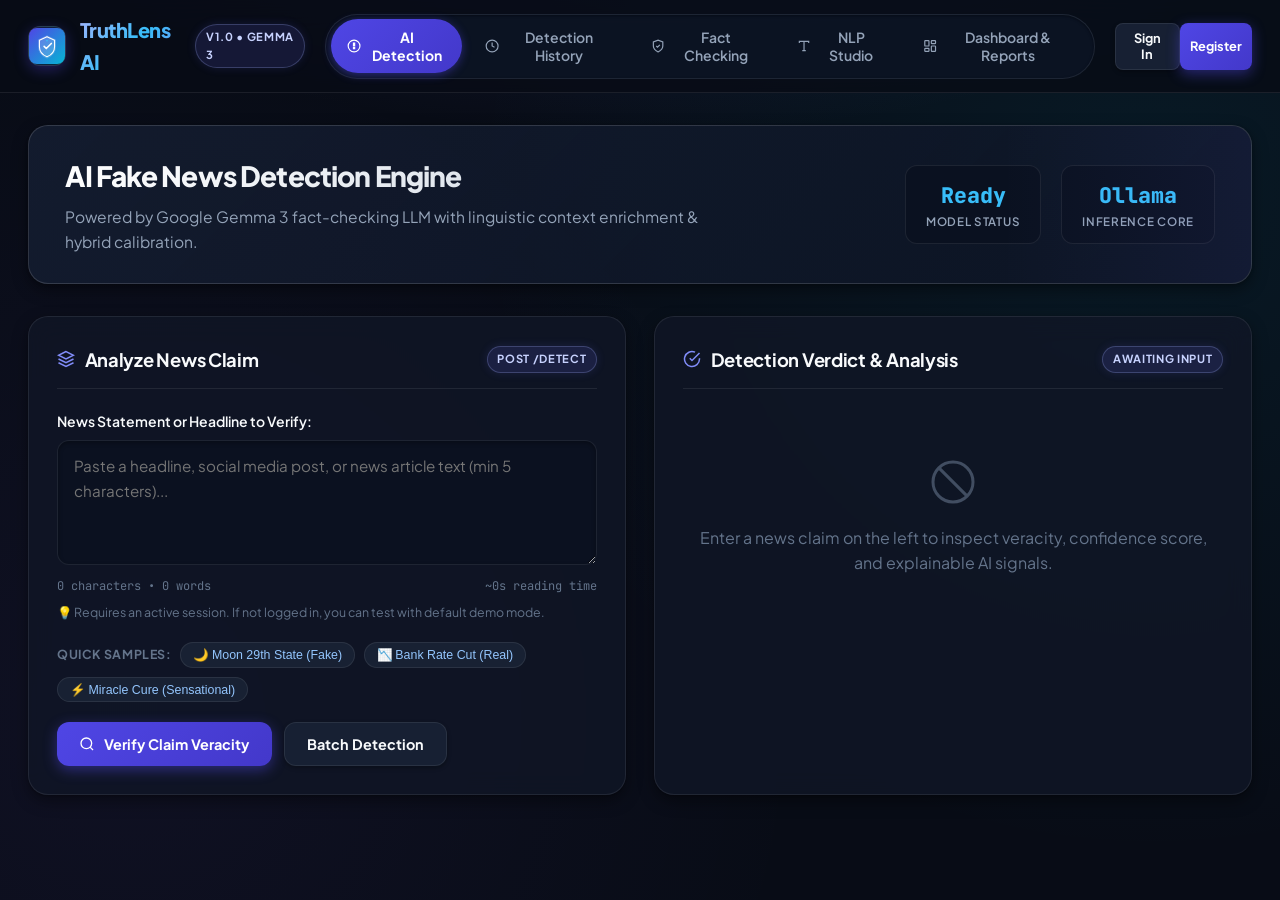
==== commit 3bf90380: "files commitedd upto login and register" ====
--- a/static/index.html
+++ b/static/index.html
@@ -5,8 +5,8 @@
   <meta name="viewport" content="width=device-width, initial-scale=1.0">
   <title>TruthLens AI - Fake News Detector & Fact-Checking Studio</title>
   <meta name="description" content="AI-Powered Fake News Detection, NLP Linguistic Analysis, and Government Fact-Checking Studio.">
-  <link rel="icon" type="image/svg+xml" href="/static/favicon.svg">
-  <link rel="stylesheet" href="/static/style.css">
+  <link rel="icon" type="image/svg+xml" href="./favicon.svg">
+  <link rel="stylesheet" href="./style.css">
 </head>
 <body>
 
@@ -17,7 +17,7 @@
     <div class="header-container">
       <a href="#" class="brand">
         <div class="brand-icon">
-          <img src="/static/favicon.svg" alt="TruthLens Logo" width="36" height="36">
+          <img src="./favicon.svg" alt="TruthLens Logo" width="36" height="36">
         </div>
         <div class="brand-text">
           <h1>TruthLens AI</h1>
@@ -31,6 +31,12 @@
             <button class="nav-tab-btn active" data-tab="tab-detect">
               <svg width="16" height="16" viewBox="0 0 24 24" fill="none" stroke="currentColor" stroke-width="2"><path d="M12 2a10 10 0 1 0 10 10A10 10 0 0 0 12 2zm1 14.5h-2v-2h2zm0-4.5h-2V7h2z"/></svg>
               AI Detection
+            </button>
+          </li>
+          <li>
+            <button class="nav-tab-btn" data-tab="tab-history" id="nav-btn-history">
+              <svg width="16" height="16" viewBox="0 0 24 24" fill="none" stroke="currentColor" stroke-width="2"><circle cx="12" cy="12" r="10"/><polyline points="12 6 12 12 16 14"/></svg>
+              Detection History
             </button>
           </li>
           <li>
@@ -46,10 +52,16 @@
             </button>
           </li>
           <li>
-            <a href="/dashboard-page" class="nav-tab-btn" style="text-decoration: none;">
+            <button class="nav-tab-btn" data-tab="tab-dashboard" id="nav-btn-dashboard">
               <svg width="16" height="16" viewBox="0 0 24 24" fill="none" stroke="currentColor" stroke-width="2"><rect width="7" height="9" x="3" y="3" rx="1"/><rect width="7" height="5" x="14" y="3" rx="1"/><rect width="7" height="9" x="14" y="12" rx="1"/><rect width="7" height="5" x="3" y="16" rx="1"/></svg>
               Dashboard & Reports
-            </a>
+            </button>
+          </li>
+          <li id="nav-item-admin" style="display: none;">
+            <button class="nav-tab-btn" data-tab="tab-admin" id="nav-btn-admin">
+              <svg width="16" height="16" viewBox="0 0 24 24" fill="none" stroke="currentColor" stroke-width="2"><path d="M12 22s8-4 8-10V5l-8-3-8 3v7c0 6 8 10 8 10z"/><path d="M12 8v4"/></svg>
+              Admin
+            </button>
           </li>
         </ul>
       </nav>
@@ -66,7 +78,10 @@
             <span class="user-name" id="header-user-name">User</span>
             <span class="user-role-tag" id="header-user-role">USER</span>
           </div>
-          <a href="/dashboard-page" class="btn btn-secondary btn-sm" title="Go to Dashboard">
+          <button class="btn btn-secondary btn-sm" id="btn-open-logins" title="View Login History">
+            <svg width="14" height="14" viewBox="0 0 24 24" fill="none" stroke="currentColor" stroke-width="2"><path d="M12 8v4l3 3"/><circle cx="12" cy="12" r="9"/></svg>
+          </button>
+          <a href="/dashboard-page" class="btn btn-secondary btn-sm" title="Go to Dashboard Page">
             <svg width="14" height="14" viewBox="0 0 24 24" fill="none" stroke="currentColor" stroke-width="2"><rect width="7" height="9" x="3" y="3" rx="1"/><rect width="7" height="5" x="14" y="3" rx="1"/><rect width="7" height="9" x="14" y="12" rx="1"/><rect width="7" height="5" x="3" y="16" rx="1"/></svg>
           </a>
           <button class="btn btn-secondary btn-sm" id="btn-logout" title="Sign Out">
@@ -195,6 +210,13 @@
             <div class="form-group" style="margin-top: 1rem; padding-top: 0.75rem; border-top: 1px solid var(--border-subtle); display: flex; justify-content: space-between; font-size: 0.75rem; color: var(--text-dim);">
               <span>Detection ID: <strong id="detect-meta-id">#--</strong></span>
               <span id="detect-meta-time">--</span>
+            </div>
+
+            <div style="margin-top: 0.75rem;">
+              <button type="button" class="btn btn-secondary btn-sm" id="btn-goto-history" style="width: 100%;">
+                <svg width="14" height="14" viewBox="0 0 24 24" fill="none" stroke="currentColor" stroke-width="2"><circle cx="12" cy="12" r="10"/><polyline points="12 6 12 12 16 14"/></svg>
+                View Stored Detection in History
+              </button>
             </div>
           </div>
 
@@ -214,6 +236,101 @@
               </table>
             </div>
           </div>
+        </div>
+      </div>
+    </section>
+
+    <!-- --------------------------------------------------------------------
+         TAB: Detection History & Database Records
+         -------------------------------------------------------------------- -->
+    <section id="tab-history" class="tab-pane">
+      <div class="hero-banner">
+        <div class="hero-text">
+          <h2>News Detection History</h2>
+          <p>Complete audit record of your past news detections, veracity verdicts, and AI explanations stored securely in your database.</p>
+        </div>
+        <div class="hero-stats">
+          <button class="btn btn-secondary btn-sm" id="btn-refresh-history">
+            <svg width="14" height="14" viewBox="0 0 24 24" fill="none" stroke="currentColor" stroke-width="2"><path d="M21.5 2v6h-6M21.34 15.57a10 10 0 1 1-.57-8.38l5.67-5.67"/></svg>
+            Refresh History
+          </button>
+          <button class="btn btn-secondary btn-sm" id="btn-clear-history" style="color: #ef4444; border-color: rgba(239, 68, 68, 0.4);">
+            <svg width="14" height="14" viewBox="0 0 24 24" fill="none" stroke="currentColor" stroke-width="2"><polyline points="3 6 5 6 21 6"/><path d="M19 6v14a2 2 0 0 1-2 2H7a2 2 0 0 1-2-2V6m3 0V4a2 2 0 0 1 2-2h4a2 2 0 0 1 2 2v2"/></svg>
+            Clear All
+          </button>
+        </div>
+      </div>
+
+      <!-- History Summary Metrics -->
+      <div class="metrics-row" style="grid-template-columns: repeat(auto-fit, minmax(180px, 1fr)); margin-bottom: 1.5rem;">
+        <div class="metric-box">
+          <div class="metric-number" id="hist-stat-total">0</div>
+          <div class="metric-label">Total Detections</div>
+        </div>
+        <div class="metric-box">
+          <div class="metric-number" id="hist-stat-real" style="color: var(--verdict-real);">0</div>
+          <div class="metric-label">Likely Real</div>
+        </div>
+        <div class="metric-box">
+          <div class="metric-number" id="hist-stat-fake" style="color: var(--verdict-fake);">0</div>
+          <div class="metric-label">Likely Fake</div>
+        </div>
+        <div class="metric-box">
+          <div class="metric-number" id="hist-stat-uncertain" style="color: var(--verdict-uncertain);">0</div>
+          <div class="metric-label">Uncertain</div>
+        </div>
+      </div>
+
+      <!-- Filter Toolbar -->
+      <div class="card" style="margin-bottom: 1.25rem; padding: 0.9rem 1.25rem;">
+        <div style="display: flex; gap: 1rem; align-items: center; flex-wrap: wrap;">
+          <div style="flex: 1; min-width: 220px;">
+            <input type="text" id="hist-search-input" placeholder="Search claims by keyword..." style="width: 100%; padding: 0.6rem 0.9rem; background: var(--bg-input); border: 1px solid var(--border-light); border-radius: var(--radius-sm); color: var(--text-main); font-size: 0.85rem;">
+          </div>
+          <div style="min-width: 160px;">
+            <select id="hist-filter-verdict" style="width: 100%; padding: 0.6rem 0.9rem; background: var(--bg-input); border: 1px solid var(--border-light); border-radius: var(--radius-sm); color: var(--text-main); font-size: 0.85rem;">
+              <option value="">All Verdicts</option>
+              <option value="LIKELY_REAL">Likely Real</option>
+              <option value="LIKELY_FAKE">Likely Fake</option>
+              <option value="UNCERTAIN">Uncertain</option>
+            </select>
+          </div>
+        </div>
+      </div>
+
+      <!-- History Table Card -->
+      <div class="card">
+        <div class="card-header">
+          <h3 class="card-title">
+            <svg width="18" height="18" viewBox="0 0 24 24" fill="none" stroke="currentColor" stroke-width="2"><circle cx="12" cy="12" r="10"/><polyline points="12 6 12 12 16 14"/></svg>
+            Stored Detection Records
+          </h3>
+          <span class="brand-badge" id="hist-records-count">0 Records</span>
+        </div>
+
+        <div id="hist-empty-state" class="empty-state" style="display: none; padding: 3rem 1rem; text-align: center;">
+          <div style="font-size: 2.2rem; margin-bottom: 0.5rem;">📋</div>
+          <h4 style="font-size: 1.05rem; color: var(--text-main); margin-bottom: 0.4rem;">No Detection Records Found</h4>
+          <p style="color: var(--text-muted); font-size: 0.85rem; max-width: 420px; margin: 0 auto 1.25rem auto;">
+            Run a news verification in the AI Detection tab to store your first claim analysis in the database.
+          </p>
+          <button type="button" class="btn btn-primary btn-sm" id="btn-goto-detect">Run New Detection</button>
+        </div>
+
+        <div class="table-responsive" id="hist-table-container">
+          <table class="data-table" id="hist-table">
+            <thead>
+              <tr>
+                <th style="width: 50px;">#</th>
+                <th>Claim / Statement</th>
+                <th style="width: 130px;">Verdict</th>
+                <th style="width: 110px;">Confidence</th>
+                <th style="width: 160px;">Date & Time</th>
+                <th style="width: 120px; text-align: right;">Actions</th>
+              </tr>
+            </thead>
+            <tbody id="hist-tbody"></tbody>
+          </table>
         </div>
       </div>
     </section>
@@ -710,6 +827,75 @@
     </form>
   </dialog>
 
+  <!-- Detection Detail Modal -->
+  <dialog id="modal-detection-detail" style="max-width: 620px; width: 92%;">
+    <div class="dialog-header">
+      <h3 class="dialog-title">Detection Record Details</h3>
+      <button class="dialog-close" data-close="modal-detection-detail">&times;</button>
+    </div>
+    <div style="padding: 1rem 0;">
+      <div style="margin-bottom: 1rem;">
+        <span style="font-size: 0.75rem; color: var(--text-dim); text-transform: uppercase; font-weight: 600;">Verified Claim:</span>
+        <p id="modal-detail-claim" style="font-size: 0.95rem; font-weight: 600; color: var(--text-main); margin-top: 0.25rem; line-height: 1.5;"></p>
+      </div>
+
+      <div style="display: flex; gap: 1rem; align-items: center; justify-content: space-between; margin-bottom: 1rem; padding: 0.85rem 1rem; background: var(--bg-surface); border-radius: var(--radius-sm); border: 1px solid var(--border-subtle); flex-wrap: wrap;">
+        <div>
+          <span style="font-size: 0.75rem; color: var(--text-dim); display: block;">Verdict</span>
+          <div id="modal-detail-verdict" style="margin-top: 0.25rem;"></div>
+        </div>
+        <div>
+          <span style="font-size: 0.75rem; color: var(--text-dim); display: block;">AI Confidence</span>
+          <div id="modal-detail-confidence" style="font-size: 1.05rem; font-weight: 700; color: #38bdf8; margin-top: 0.2rem;">0%</div>
+        </div>
+        <div>
+          <span style="font-size: 0.75rem; color: var(--text-dim); display: block;">Database Timestamp</span>
+          <div id="modal-detail-date" style="font-size: 0.8rem; color: var(--text-muted); margin-top: 0.2rem;">--</div>
+        </div>
+      </div>
+
+      <div style="margin-bottom: 1rem;">
+        <span style="font-size: 0.75rem; color: var(--text-dim); text-transform: uppercase; font-weight: 600;">AI Explanation & Reasoning:</span>
+        <p id="modal-detail-explanation" class="explanation-text" style="margin-top: 0.4rem; font-size: 0.875rem; white-space: pre-wrap; line-height: 1.6;"></p>
+      </div>
+
+      <div style="display: flex; justify-content: flex-end; gap: 0.75rem; margin-top: 1.5rem; padding-top: 0.75rem; border-top: 1px solid var(--border-subtle);">
+        <button type="button" class="btn btn-secondary btn-sm" data-close="modal-detection-detail">Close</button>
+      </div>
+    </div>
+  </dialog>
+
+  <!-- User Login Activity Modal -->
+  <dialog id="modal-login-history" style="max-width: 650px; width: 92%;">
+    <div class="dialog-header">
+      <h3 class="dialog-title">User Login Activity History</h3>
+      <button class="dialog-close" data-close="modal-login-history">&times;</button>
+    </div>
+    <div style="padding: 1rem 0;">
+      <p style="font-size: 0.85rem; color: var(--text-muted); margin-bottom: 1rem;">
+        Recorded user logins stored securely in your database for audit and security:
+      </p>
+      <div class="table-responsive" style="max-height: 320px; overflow-y: auto;">
+        <table class="data-table" id="table-user-logins">
+          <thead>
+            <tr>
+              <th style="width: 90px;">Status</th>
+              <th style="width: 170px;">Date & Time</th>
+              <th>IP Address</th>
+              <th>User Agent</th>
+            </tr>
+          </thead>
+          <tbody id="tbody-user-logins">
+            <tr><td colspan="4" style="text-align:center; color:var(--text-dim);">Loading login history...</td></tr>
+          </tbody>
+        </table>
+      </div>
+      <div style="display: flex; justify-content: flex-end; margin-top: 1.25rem;">
+        <button type="button" class="btn btn-secondary btn-sm" data-close="modal-login-history">Close</button>
+      </div>
+    </div>
+  </dialog>
+
   <!-- Toast Notification Stack -->
   <div id="toast-container" aria-live="polite"></div>
 
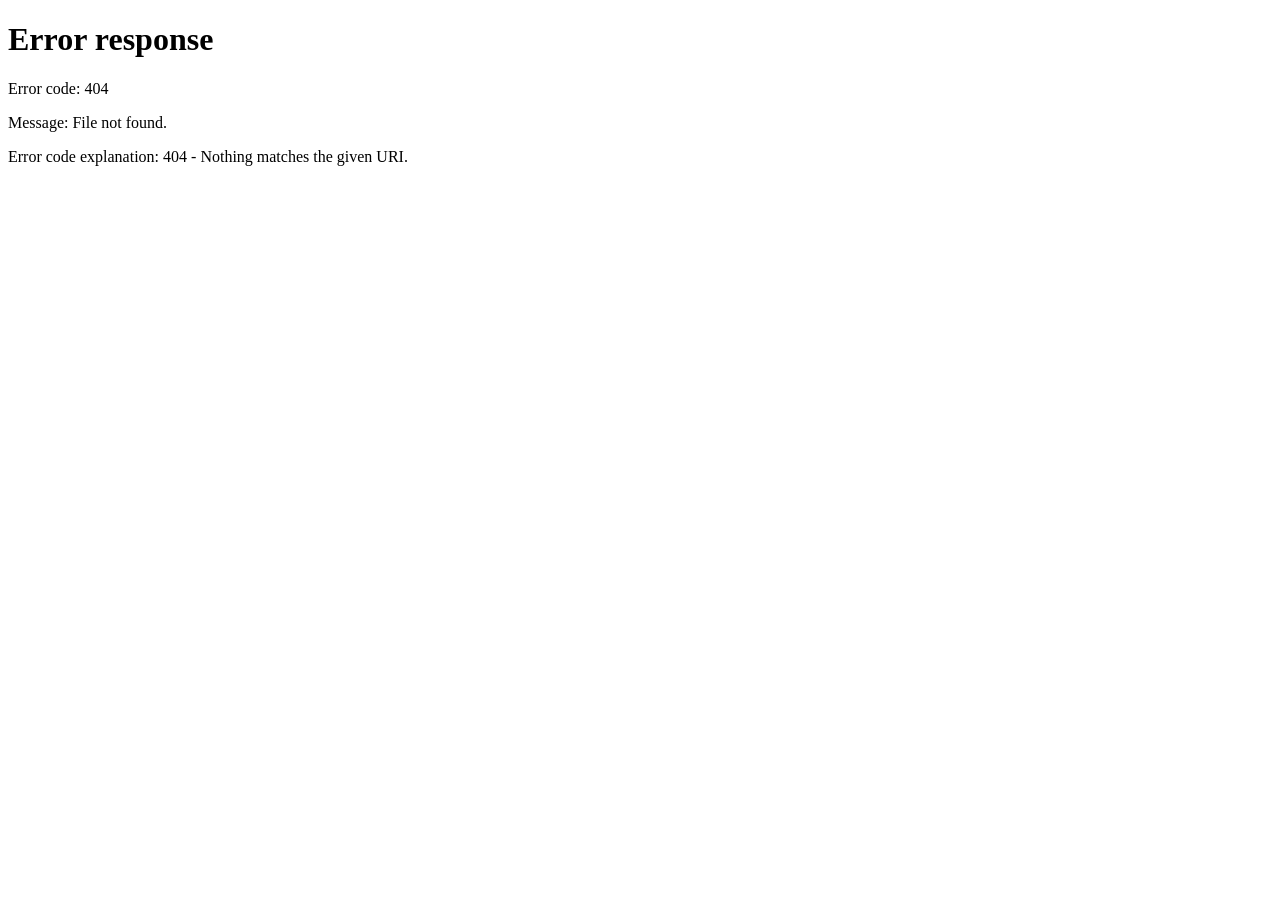
==== commit 0fecd592: "change app name to news detector" ====
--- a/static/index.html
+++ b/static/index.html
@@ -3,144 +3,138 @@
 <head>
   <meta charset="UTF-8">
   <meta name="viewport" content="width=device-width, initial-scale=1.0">
-  <title>TruthLens AI - Fake News Detector & Fact-Checking Studio</title>
-  <meta name="description" content="AI-Powered Fake News Detection, NLP Linguistic Analysis, and Government Fact-Checking Studio.">
-  <link rel="icon" type="image/svg+xml" href="./favicon.svg">
-  <link rel="stylesheet" href="./style.css">
+  <title>NewsDetector - News Verification Studio</title>
+  <meta name="description" content="AI-Powered Fake News Detection, Text Processing, and Fact-Checking Verification.">
+  <link rel="icon" type="image/svg+xml" href="/static/favicon.svg">
+  <link rel="stylesheet" href="/static/style.css">
 </head>
 <body>
 
-  <!-- ======================================================================
-       App Header & Navigation
-       ====================================================================== -->
-  <header class="app-header">
-    <div class="header-container">
-      <a href="#" class="brand">
-        <div class="brand-icon">
-          <img src="./favicon.svg" alt="TruthLens Logo" width="36" height="36">
-        </div>
-        <div class="brand-text">
-          <h1>TruthLens AI</h1>
-        </div>
-        <span class="brand-badge">v1.0 • Gemma 3</span>
-      </a>
-
-      <nav aria-label="Main Navigation">
-        <ul class="nav-tabs">
-          <li>
-            <button class="nav-tab-btn active" data-tab="tab-detect">
-              <svg width="16" height="16" viewBox="0 0 24 24" fill="none" stroke="currentColor" stroke-width="2"><path d="M12 2a10 10 0 1 0 10 10A10 10 0 0 0 12 2zm1 14.5h-2v-2h2zm0-4.5h-2V7h2z"/></svg>
-              AI Detection
-            </button>
-          </li>
-          <li>
-            <button class="nav-tab-btn" data-tab="tab-history" id="nav-btn-history">
-              <svg width="16" height="16" viewBox="0 0 24 24" fill="none" stroke="currentColor" stroke-width="2"><circle cx="12" cy="12" r="10"/><polyline points="12 6 12 12 16 14"/></svg>
-              Detection History
-            </button>
-          </li>
-          <li>
-            <button class="nav-tab-btn" data-tab="tab-factcheck">
-              <svg width="16" height="16" viewBox="0 0 24 24" fill="none" stroke="currentColor" stroke-width="2"><path d="M12 22s8-4 8-10V5l-8-3-8 3v7c0 6 8 10 8 10z"/><path d="m9 12 2 2 4-4"/></svg>
-              Fact Checking
-            </button>
-          </li>
-          <li>
-            <button class="nav-tab-btn" data-tab="tab-nlp">
-              <svg width="16" height="16" viewBox="0 0 24 24" fill="none" stroke="currentColor" stroke-width="2"><path d="M4 7V4h16v3M9 20h6M12 4v16"/></svg>
-              NLP Studio
-            </button>
-          </li>
-          <li>
-            <button class="nav-tab-btn" data-tab="tab-dashboard" id="nav-btn-dashboard">
-              <svg width="16" height="16" viewBox="0 0 24 24" fill="none" stroke="currentColor" stroke-width="2"><rect width="7" height="9" x="3" y="3" rx="1"/><rect width="7" height="5" x="14" y="3" rx="1"/><rect width="7" height="9" x="14" y="12" rx="1"/><rect width="7" height="5" x="3" y="16" rx="1"/></svg>
-              Dashboard & Reports
-            </button>
-          </li>
-          <li id="nav-item-admin" style="display: none;">
-            <button class="nav-tab-btn" data-tab="tab-admin" id="nav-btn-admin">
-              <svg width="16" height="16" viewBox="0 0 24 24" fill="none" stroke="currentColor" stroke-width="2"><path d="M12 22s8-4 8-10V5l-8-3-8 3v7c0 6 8 10 8 10z"/><path d="M12 8v4"/></svg>
-              Admin
-            </button>
-          </li>
-        </ul>
-      </nav>
-
-      <div class="user-controls">
-        <div id="auth-guest-section" class="btn-group">
-          <button class="btn btn-secondary btn-sm" id="btn-open-login">Sign In</button>
-          <button class="btn btn-primary btn-sm" id="btn-open-register">Register</button>
-        </div>
-
-        <div id="auth-user-section" class="user-status-card" style="display: none;">
-          <div class="user-avatar" id="header-user-avatar">U</div>
-          <div class="user-info-text">
-            <span class="user-name" id="header-user-name">User</span>
-            <span class="user-role-tag" id="header-user-role">USER</span>
-          </div>
-          <button class="btn btn-secondary btn-sm" id="btn-open-logins" title="View Login History">
-            <svg width="14" height="14" viewBox="0 0 24 24" fill="none" stroke="currentColor" stroke-width="2"><path d="M12 8v4l3 3"/><circle cx="12" cy="12" r="9"/></svg>
-          </button>
-          <a href="/dashboard-page" class="btn btn-secondary btn-sm" title="Go to Dashboard Page">
-            <svg width="14" height="14" viewBox="0 0 24 24" fill="none" stroke="currentColor" stroke-width="2"><rect width="7" height="9" x="3" y="3" rx="1"/><rect width="7" height="5" x="14" y="3" rx="1"/><rect width="7" height="9" x="14" y="12" rx="1"/><rect width="7" height="5" x="3" y="16" rx="1"/></svg>
-          </a>
-          <button class="btn btn-secondary btn-sm" id="btn-logout" title="Sign Out">
-            <svg width="14" height="14" viewBox="0 0 24 24" fill="none" stroke="currentColor" stroke-width="2"><path d="M9 21H5a2 2 0 0 1-2-2V5a2 2 0 0 1 2-2h4M16 17l5-5-5-5M21 12H9"/></svg>
-          </button>
+  <div class="app-shell">
+
+    <!-- ====================================================================
+         Sidebar Menu Bar (Modules of AI Project)
+         ==================================================================== -->
+    <aside class="sidebar-nav">
+      <div class="sidebar-header">
+        <a href="/" class="sidebar-brand">
+          <div class="sidebar-brand-icon">
+            <img src="/static/favicon.svg" alt="NewsDetector Logo" width="30" height="30">
+          </div>
+          <div class="sidebar-brand-text">
+            <h1>NewsDetector</h1>
+            <span>Gemma 3 • v1.0</span>
+          </div>
+        </a>
+
+        <div>
+          <div class="sidebar-group-title">AI Project Modules</div>
+          <ul class="sidebar-menu nav-tabs" aria-label="Main Navigation">
+            <li>
+              <a href="/" class="sidebar-link active nav-tab-btn" data-tab="tab-detect">
+                <svg width="18" height="18" viewBox="0 0 24 24" fill="none" stroke="currentColor" stroke-width="2"><polygon points="12 2 2 7 12 12 22 7 12 2"/><polyline points="2 17 12 22 22 17"/><polyline points="2 12 12 17 22 12"/></svg>
+                <span>News Analyzer</span>
+              </a>
+            </li>
+            <li>
+              <a href="/dashboard-page" class="sidebar-link nav-tab-btn" id="nav-btn-dashboard" data-tab="tab-dashboard">
+                <svg width="18" height="18" viewBox="0 0 24 24" fill="none" stroke="currentColor" stroke-width="2"><rect width="7" height="9" x="3" y="3" rx="1"/><rect width="7" height="5" x="14" y="3" rx="1"/><rect width="7" height="9" x="14" y="12" rx="1"/><rect width="7" height="5" x="3" y="16" rx="1"/></svg>
+                <span>Dashboard & Reports</span>
+              </a>
+            </li>
+            <li>
+              <a href="/history-page" class="sidebar-link nav-tab-btn" id="nav-btn-history" data-tab="tab-history">
+                <svg width="18" height="18" viewBox="0 0 24 24" fill="none" stroke="currentColor" stroke-width="2"><circle cx="12" cy="12" r="10"/><polyline points="12 6 12 12 16 14"/></svg>
+                <span>Detection History</span>
+              </a>
+            </li>
+            <li>
+              <a href="/nlp-page" class="sidebar-link nav-tab-btn" id="nav-btn-nlp" data-tab="tab-nlp">
+                <svg width="18" height="18" viewBox="0 0 24 24" fill="none" stroke="currentColor" stroke-width="2"><path d="M4 7V4h16v3M9 20h6M12 4v16"/></svg>
+                <span>NLP Studio</span>
+              </a>
+            </li>
+            <li id="nav-item-admin" style="display: none;">
+              <a href="#admin" class="sidebar-link nav-tab-btn" id="nav-btn-admin" data-tab="tab-admin">
+                <svg width="18" height="18" viewBox="0 0 24 24" fill="none" stroke="currentColor" stroke-width="2"><path d="M12 22s8-4 8-10V5l-8-3-8 3v7c0 6 8 10 8 10z"/><path d="M12 8v4"/></svg>
+                <span>Admin Console</span>
+              </a>
+            </li>
+          </ul>
         </div>
       </div>
-    </div>
-  </header>
-
-  <!-- ======================================================================
-       Main App Container
-       ====================================================================== -->
-  <main class="app-main">
-
-    <!-- --------------------------------------------------------------------
-         TAB 1: AI Detection (Module 3)
-         -------------------------------------------------------------------- -->
-    <section id="tab-detect" class="tab-pane active">
+
+      <!-- Sidebar User Footer -->
+      <div class="sidebar-footer">
+        <div class="sidebar-user-card" id="auth-user-section">
+          <div class="sidebar-user-avatar" id="header-user-avatar">U</div>
+          <div class="sidebar-user-details">
+            <span class="sidebar-user-name" id="header-user-name">Active User</span>
+            <span class="sidebar-user-role" id="header-user-role">USER</span>
+          </div>
+        </div>
+
+        <button type="button" class="btn-sidebar-logout" id="btn-logout" title="Sign Out">
+          <svg width="15" height="15" viewBox="0 0 24 24" fill="none" stroke="currentColor" stroke-width="2"><path d="M9 21H5a2 2 0 0 1-2-2V5a2 2 0 0 1 2-2h4M16 17l5-5-5-5M21 12H9"/></svg>
+          <span>Sign Out</span>
+        </button>
+      </div>
+    </aside>
+
+    <!-- ====================================================================
+         Main Workspace: Sequential Pipeline
+         1. News Input (takes news & processes text)
+         2. AI Detection
+         3. Fact Checking
+         ==================================================================== -->
+    <main class="main-viewport">
+      
+      <!-- Studio Header Banner -->
       <div class="hero-banner">
         <div class="hero-text">
-          <h2>AI Fake News Detection Engine</h2>
-          <p>Powered by Google Gemma 3 fact-checking LLM with linguistic context enrichment & hybrid calibration.</p>
+          <h2>News Verification Studio</h2>
+          <p>End-to-end news veracity pipeline: Text Preprocessing → Gemma 3 LLM Classification → Government Fact-Checking.</p>
         </div>
         <div class="hero-stats">
           <div class="stat-chip">
-            <div class="stat-chip-val" id="stat-ai-verdict">Ready</div>
-            <div class="stat-chip-lbl">Model Status</div>
+            <div class="stat-chip-val" id="stat-ai-verdict">Online</div>
+            <div class="stat-chip-lbl">Gemma 3 LLM</div>
           </div>
           <div class="stat-chip">
-            <div class="stat-chip-val">Ollama</div>
-            <div class="stat-chip-lbl">Inference Core</div>
+            <div class="stat-chip-val" id="stat-whitelist-count">25+ Sources</div>
+            <div class="stat-chip-lbl">Fact-Check Tier</div>
           </div>
         </div>
       </div>
 
-      <div class="grid-2">
-        <!-- Detection Input Card -->
-        <div class="card">
-          <div class="card-header">
-            <h3 class="card-title">
-              <svg width="18" height="18" viewBox="0 0 24 24" fill="none" stroke="currentColor" stroke-width="2"><polygon points="12 2 2 7 12 12 22 7 12 2"/><polyline points="2 17 12 22 22 17"/><polyline points="2 12 12 17 22 12"/></svg>
-              Analyze News Claim
-            </h3>
-            <span class="brand-badge">POST /detect</span>
+      <!-- Hidden guest prompt for fallback -->
+      <div id="auth-guest-section" style="display: none;"></div>
+
+      <div class="pipeline-wrapper">
+
+        <!-- ==============================================================
+             MODULE 1: News Input & Text Processing
+             ============================================================== -->
+        <div class="pipeline-step-card">
+          <div class="pipeline-header">
+            <div class="pipeline-step-badge">
+              <svg width="14" height="14" viewBox="0 0 24 24" fill="none" stroke="currentColor" stroke-width="2"><path d="M11 4H4a2 2 0 0 0-2 2v14a2 2 0 0 0 2 2h14a2 2 0 0 0 2-2v-7"/><path d="M18.5 2.5a2.121 2.121 0 0 1 3 3L12 15l-4 1 1-4 9.5-9.5z"/></svg>
+              Step 1 • News Input & Text Processing
+            </div>
+            <span class="brand-badge">POST /preprocess • /analyze</span>
           </div>
 
           <form id="form-detect">
             <div class="form-group">
-              <label for="detect-claim-input">News Statement or Headline to Verify:</label>
-              <textarea id="detect-claim-input" placeholder="Paste a headline, social media post, or news article text (min 5 characters)..." required></textarea>
+              <label for="detect-claim-input" style="font-weight: 700; font-size: 0.95rem;">Enter News Statement, Headline, or Article:</label>
+              <textarea id="detect-claim-input" rows="4" placeholder="Paste a headline, social media post, or news statement to process and verify (min 5 characters)..." required></textarea>
               <div class="input-counter-bar">
                 <span id="detect-char-count">0 characters • 0 words</span>
                 <span id="detect-read-time">~0s reading time</span>
               </div>
-              <div class="input-hint">💡 Requires an active session. If not logged in, you can test with default demo mode.</div>
-            </div>
-
-            <!-- Pre-configured Quick Samples -->
+            </div>
+
+            <!-- Quick Sample Claims -->
             <div class="samples-wrapper">
               <span class="samples-label">Quick Samples:</span>
               <button type="button" class="sample-chip" data-sample="The government announced that the moon will be declared the 29th state of the country tomorrow.">🌙 Moon 29th State (Fake)</button>
@@ -148,16 +142,57 @@
               <button type="button" class="sample-chip" data-sample="SHOCKING BOMBSHELL!! Miracle cure they don't want you to know!">⚡ Miracle Cure (Sensational)</button>
             </div>
 
-            <div style="margin-top: 1.25rem; display: flex; gap: 0.75rem;">
-              <button type="submit" class="btn btn-primary" id="btn-run-detect">
-                <svg width="16" height="16" viewBox="0 0 24 24" fill="none" stroke="currentColor" stroke-width="2"><circle cx="11" cy="11" r="8"/><path d="m21 21-4.3-4.3"/></svg>
-                Verify Claim Veracity
+            <!-- Text Preprocessing Config Controls -->
+            <div style="margin-top: 1rem; padding: 1rem; background: rgba(11, 17, 30, 0.6); border: 1px solid var(--border-subtle); border-radius: var(--radius-md);">
+              <div style="font-size: 0.8rem; font-weight: 700; color: #38bdf8; margin-bottom: 0.6rem; text-transform: uppercase; letter-spacing: 0.05em;">
+                Text Preprocessing Pipeline Options:
+              </div>
+              <div style="display: grid; grid-template-columns: repeat(auto-fit, minmax(180px, 1fr)); gap: 0.5rem; font-size: 0.85rem;">
+                <label class="checkbox-group">
+                  <input type="checkbox" id="nlp-opt-html" checked>
+                  <span>Strip HTML Tags</span>
+                </label>
+                <label class="checkbox-group">
+                  <input type="checkbox" id="nlp-opt-contractions" checked>
+                  <span>Expand Contractions</span>
+                </label>
+                <label class="checkbox-group">
+                  <input type="checkbox" id="nlp-opt-urls" checked>
+                  <span>Remove URLs</span>
+                </label>
+                <label class="checkbox-group">
+                  <input type="checkbox" id="nlp-opt-stopwords" checked>
+                  <span>Filter Stopwords</span>
+                </label>
+              </div>
+            </div>
+
+            <!-- Action Buttons -->
+            <div style="margin-top: 1.25rem; display: flex; flex-wrap: wrap; gap: 0.75rem;">
+              <button type="submit" class="btn btn-primary" id="btn-run-detect" style="font-size: 0.95rem; padding: 0.75rem 1.5rem;">
+                <svg width="17" height="17" viewBox="0 0 24 24" fill="none" stroke="currentColor" stroke-width="2"><circle cx="11" cy="11" r="8"/><path d="m21 21-4.3-4.3"/></svg>
+                Process Text & Verify News
               </button>
-              <button type="button" class="btn btn-secondary" id="btn-switch-batch-detect">Batch Detection</button>
+              <button type="button" class="btn btn-secondary" id="btn-quick-preprocess">
+                <svg width="15" height="15" viewBox="0 0 24 24" fill="none" stroke="currentColor" stroke-width="2"><path d="M4 7V4h16v3M9 20h6M12 4v16"/></svg>
+                Preprocess Text Only
+              </button>
+              <button type="button" class="btn btn-secondary" id="btn-switch-batch-detect">
+                Batch Mode
+              </button>
             </div>
           </form>
 
-          <!-- Batch Detection Drawer (Collapsible) -->
+          <!-- Preprocessing Results Toast / Box -->
+          <div id="preprocess-preview-box" style="display: none; margin-top: 1.25rem; padding: 1rem; background: rgba(16, 185, 129, 0.08); border: 1px solid rgba(16, 185, 129, 0.3); border-radius: var(--radius-md);">
+            <div style="display: flex; justify-content: space-between; align-items: center; margin-bottom: 0.4rem;">
+              <span style="font-size: 0.8rem; font-weight: 700; color: #10b981; text-transform: uppercase;">Preprocessed Text Preview</span>
+              <span id="preprocess-token-badge" class="brand-badge">0 tokens</span>
+            </div>
+            <p id="preprocess-preview-text" style="font-size: 0.85rem; color: #94a3b8; font-family: var(--font-mono); line-height: 1.5;"></p>
+          </div>
+
+          <!-- Batch Detection Drawer -->
           <div id="batch-detect-drawer" style="display: none; margin-top: 1.5rem; padding-top: 1.25rem; border-top: 1px dashed var(--border-subtle);">
             <h4 style="font-size: 0.95rem; margin-bottom: 0.5rem; color: #38bdf8;">Batch Detection (Up to 50 Claims)</h4>
             <div class="form-group">
@@ -168,27 +203,38 @@
           </div>
         </div>
 
-        <!-- Detection Results Card -->
-        <div class="card" id="card-detect-results">
-          <div class="card-header">
-            <h3 class="card-title">
-              <svg width="18" height="18" viewBox="0 0 24 24" fill="none" stroke="currentColor" stroke-width="2"><path d="M22 11.08V12a10 10 0 1 1-5.93-9.14"/><polyline points="22 4 12 14.01 9 11.01"/></svg>
-              Detection Verdict & Analysis
-            </h3>
+        <!-- Pipeline Connector -->
+        <div class="pipeline-connector">
+          <div class="pipeline-connector-line">
+            <svg width="18" height="18" viewBox="0 0 24 24" fill="none" stroke="currentColor" stroke-width="2.5"><line x1="12" y1="5" x2="12" y2="19"></line><polyline points="19 12 12 19 5 12"></polyline></svg>
+          </div>
+        </div>
+
+        <!-- ==============================================================
+             MODULE 2: AI Detection (Gemma 3)
+             ============================================================== -->
+        <div class="pipeline-step-card" id="card-detect-results">
+          <div class="pipeline-header">
+            <div class="pipeline-step-badge step-2">
+              <svg width="14" height="14" viewBox="0 0 24 24" fill="none" stroke="currentColor" stroke-width="2"><circle cx="12" cy="12" r="10"/><path d="M12 16v-4M12 8h.01"/></svg>
+              Step 2 • Gemma 3 AI Veracity Classification
+            </div>
             <span id="detect-status-indicator" class="brand-badge">Awaiting Input</span>
           </div>
 
-          <div id="detect-empty-state" style="text-align: center; padding: 3rem 1rem; color: var(--text-dim);">
-            <svg width="48" height="48" viewBox="0 0 24 24" fill="none" stroke="currentColor" stroke-width="1.5" style="margin-bottom: 0.75rem; opacity: 0.6;"><circle cx="12" cy="12" r="10"/><path d="m4.93 4.93 14.14 14.14"/></svg>
-            <p>Enter a news claim on the left to inspect veracity, confidence score, and explainable AI signals.</p>
-          </div>
-
+          <!-- Empty State -->
+          <div id="detect-empty-state" style="text-align: center; padding: 2.5rem 1rem; color: var(--text-dim);">
+            <svg width="44" height="44" viewBox="0 0 24 24" fill="none" stroke="currentColor" stroke-width="1.5" style="margin-bottom: 0.75rem; opacity: 0.5;"><circle cx="12" cy="12" r="10"/><path d="m4.93 4.93 14.14 14.14"/></svg>
+            <p>Input a news claim above and click <strong>Process Text & Verify News</strong> to see Gemma 3 AI classification verdict & confidence calibration.</p>
+          </div>
+
+          <!-- Results Container -->
           <div id="detect-output-container" style="display: none;">
             <div id="detect-verdict-banner" class="verdict-banner real">
               <div class="verdict-tag" id="detect-verdict-text">LIKELY_REAL</div>
               <div class="confidence-meter">
                 <div class="confidence-val">
-                  <span>Confidence</span>
+                  <span>Model Confidence</span>
                   <span id="detect-confidence-pct">88%</span>
                 </div>
                 <div class="progress-bar-bg">
@@ -197,26 +243,30 @@
               </div>
             </div>
 
-            <div class="form-group">
-              <label>AI Reasoning & Explanation:</label>
+            <div class="form-group" style="margin-top: 1.25rem;">
+              <label style="font-weight: 700; color: #a5b4fc;">AI Veracity Reasoning & Linguistic Signals:</label>
               <p id="detect-explanation-text" class="explanation-text"></p>
             </div>
 
             <div class="form-group">
-              <label>Key Signals Detected:</label>
+              <label style="font-weight: 700; color: #a5b4fc;">Detected Linguistic & Contextual Signals:</label>
               <div id="detect-signals-container" class="signals-list"></div>
             </div>
 
             <div class="form-group" style="margin-top: 1rem; padding-top: 0.75rem; border-top: 1px solid var(--border-subtle); display: flex; justify-content: space-between; font-size: 0.75rem; color: var(--text-dim);">
-              <span>Detection ID: <strong id="detect-meta-id">#--</strong></span>
+              <span>Detection Record: <strong id="detect-meta-id">#--</strong></span>
               <span id="detect-meta-time">--</span>
             </div>
 
-            <div style="margin-top: 0.75rem;">
-              <button type="button" class="btn btn-secondary btn-sm" id="btn-goto-history" style="width: 100%;">
+            <div style="display: flex; gap: 0.75rem; margin-top: 0.75rem;">
+              <a href="/history-page" class="btn btn-secondary btn-sm" id="btn-goto-history" style="flex: 1; text-align: center; text-decoration: none;">
                 <svg width="14" height="14" viewBox="0 0 24 24" fill="none" stroke="currentColor" stroke-width="2"><circle cx="12" cy="12" r="10"/><polyline points="12 6 12 12 16 14"/></svg>
-                View Stored Detection in History
-              </button>
+                View in History
+              </a>
+              <a href="/dashboard-page" class="btn btn-secondary btn-sm" style="flex: 1; text-align: center; text-decoration: none;">
+                <svg width="14" height="14" viewBox="0 0 24 24" fill="none" stroke="currentColor" stroke-width="2"><rect width="7" height="9" x="3" y="3" rx="1"/><rect width="7" height="5" x="14" y="3" rx="1"/><rect width="7" height="9" x="14" y="12" rx="1"/><rect width="7" height="5" x="3" y="16" rx="1"/></svg>
+                Open Analytics Dashboard
+              </a>
             </div>
           </div>
 
@@ -237,198 +287,75 @@
             </div>
           </div>
         </div>
-      </div>
-    </section>
-
-    <!-- --------------------------------------------------------------------
-         TAB: Detection History & Database Records
-         -------------------------------------------------------------------- -->
-    <section id="tab-history" class="tab-pane">
-      <div class="hero-banner">
-        <div class="hero-text">
-          <h2>News Detection History</h2>
-          <p>Complete audit record of your past news detections, veracity verdicts, and AI explanations stored securely in your database.</p>
-        </div>
-        <div class="hero-stats">
-          <button class="btn btn-secondary btn-sm" id="btn-refresh-history">
-            <svg width="14" height="14" viewBox="0 0 24 24" fill="none" stroke="currentColor" stroke-width="2"><path d="M21.5 2v6h-6M21.34 15.57a10 10 0 1 1-.57-8.38l5.67-5.67"/></svg>
-            Refresh History
-          </button>
-          <button class="btn btn-secondary btn-sm" id="btn-clear-history" style="color: #ef4444; border-color: rgba(239, 68, 68, 0.4);">
-            <svg width="14" height="14" viewBox="0 0 24 24" fill="none" stroke="currentColor" stroke-width="2"><polyline points="3 6 5 6 21 6"/><path d="M19 6v14a2 2 0 0 1-2 2H7a2 2 0 0 1-2-2V6m3 0V4a2 2 0 0 1 2-2h4a2 2 0 0 1 2 2v2"/></svg>
-            Clear All
-          </button>
-        </div>
-      </div>
-
-      <!-- History Summary Metrics -->
-      <div class="metrics-row" style="grid-template-columns: repeat(auto-fit, minmax(180px, 1fr)); margin-bottom: 1.5rem;">
-        <div class="metric-box">
-          <div class="metric-number" id="hist-stat-total">0</div>
-          <div class="metric-label">Total Detections</div>
-        </div>
-        <div class="metric-box">
-          <div class="metric-number" id="hist-stat-real" style="color: var(--verdict-real);">0</div>
-          <div class="metric-label">Likely Real</div>
-        </div>
-        <div class="metric-box">
-          <div class="metric-number" id="hist-stat-fake" style="color: var(--verdict-fake);">0</div>
-          <div class="metric-label">Likely Fake</div>
-        </div>
-        <div class="metric-box">
-          <div class="metric-number" id="hist-stat-uncertain" style="color: var(--verdict-uncertain);">0</div>
-          <div class="metric-label">Uncertain</div>
-        </div>
-      </div>
-
-      <!-- Filter Toolbar -->
-      <div class="card" style="margin-bottom: 1.25rem; padding: 0.9rem 1.25rem;">
-        <div style="display: flex; gap: 1rem; align-items: center; flex-wrap: wrap;">
-          <div style="flex: 1; min-width: 220px;">
-            <input type="text" id="hist-search-input" placeholder="Search claims by keyword..." style="width: 100%; padding: 0.6rem 0.9rem; background: var(--bg-input); border: 1px solid var(--border-light); border-radius: var(--radius-sm); color: var(--text-main); font-size: 0.85rem;">
-          </div>
-          <div style="min-width: 160px;">
-            <select id="hist-filter-verdict" style="width: 100%; padding: 0.6rem 0.9rem; background: var(--bg-input); border: 1px solid var(--border-light); border-radius: var(--radius-sm); color: var(--text-main); font-size: 0.85rem;">
-              <option value="">All Verdicts</option>
-              <option value="LIKELY_REAL">Likely Real</option>
-              <option value="LIKELY_FAKE">Likely Fake</option>
-              <option value="UNCERTAIN">Uncertain</option>
-            </select>
-          </div>
-        </div>
-      </div>
-
-      <!-- History Table Card -->
-      <div class="card">
-        <div class="card-header">
-          <h3 class="card-title">
-            <svg width="18" height="18" viewBox="0 0 24 24" fill="none" stroke="currentColor" stroke-width="2"><circle cx="12" cy="12" r="10"/><polyline points="12 6 12 12 16 14"/></svg>
-            Stored Detection Records
-          </h3>
-          <span class="brand-badge" id="hist-records-count">0 Records</span>
-        </div>
-
-        <div id="hist-empty-state" class="empty-state" style="display: none; padding: 3rem 1rem; text-align: center;">
-          <div style="font-size: 2.2rem; margin-bottom: 0.5rem;">📋</div>
-          <h4 style="font-size: 1.05rem; color: var(--text-main); margin-bottom: 0.4rem;">No Detection Records Found</h4>
-          <p style="color: var(--text-muted); font-size: 0.85rem; max-width: 420px; margin: 0 auto 1.25rem auto;">
-            Run a news verification in the AI Detection tab to store your first claim analysis in the database.
-          </p>
-          <button type="button" class="btn btn-primary btn-sm" id="btn-goto-detect">Run New Detection</button>
-        </div>
-
-        <div class="table-responsive" id="hist-table-container">
-          <table class="data-table" id="hist-table">
-            <thead>
-              <tr>
-                <th style="width: 50px;">#</th>
-                <th>Claim / Statement</th>
-                <th style="width: 130px;">Verdict</th>
-                <th style="width: 110px;">Confidence</th>
-                <th style="width: 160px;">Date & Time</th>
-                <th style="width: 120px; text-align: right;">Actions</th>
-              </tr>
-            </thead>
-            <tbody id="hist-tbody"></tbody>
-          </table>
-        </div>
-      </div>
-    </section>
-
-    <!-- --------------------------------------------------------------------
-         TAB 2: Fact-Checking & Source Verification (Module 4)
-         -------------------------------------------------------------------- -->
-    <section id="tab-factcheck" class="tab-pane">
-      <div class="hero-banner">
-        <div class="hero-text">
-          <h2>Authoritative Fact-Checking & Trusted Verification</h2>
-          <p>Cross-references claims against a 5-tier Domain Authority registry including Official Government Portals (.gov), Global Health Agencies, and Verified News Wires.</p>
-        </div>
-        <div class="hero-stats">
-          <div class="stat-chip">
-            <div class="stat-chip-val" id="stat-whitelist-count">25+</div>
-            <div class="stat-chip-lbl">Verified Domains</div>
-          </div>
-          <div class="stat-chip">
-            <div class="stat-chip-val">5 Tiers</div>
-            <div class="stat-chip-lbl">Authority Weighting</div>
-          </div>
-        </div>
-      </div>
-
-      <div class="grid-2">
-        <!-- Fact Check Input Card -->
-        <div class="card">
-          <div class="card-header">
-            <h3 class="card-title">
-              <svg width="18" height="18" viewBox="0 0 24 24" fill="none" stroke="currentColor" stroke-width="2"><path d="M12 22s8-4 8-10V5l-8-3-8 3v7c0 6 8 10 8 10z"/></svg>
-              Verify Against Trusted Sources
-            </h3>
-            <span class="brand-badge">POST /fact-check/verify</span>
-          </div>
-
-          <form id="form-factcheck">
-            <div class="form-group">
-              <label for="fc-claim-input">Claim or Assertion to Fact-Check:</label>
-              <textarea id="fc-claim-input" placeholder="e.g. Government announces subsidy scheme under PM-KMY portal..." required></textarea>
-            </div>
-
-            <div class="samples-wrapper">
-              <span class="samples-label">Samples:</span>
-              <button type="button" class="sample-chip" data-fc-sample="Government announced Rs 5000 monthly scheme for all citizens without registration.">🏛️ Fake Govt Scheme (Refuted)</button>
-              <button type="button" class="sample-chip" data-fc-sample="The government announced that the moon will be declared the 29th state of the country tomorrow.">🚀 Moon 29th State (Refuted)</button>
-              <button type="button" class="sample-chip" data-fc-sample="Central bank announced a 25 basis point reduction in the benchmark interest rate.">🏦 Interest Rate (Verified)</button>
-            </div>
-
-            <div class="grid-2" style="margin-top: 1rem; gap: 1rem;">
-              <div class="form-group">
-                <label for="fc-max-sources">Max Sources: <span id="fc-sources-val">5</span></label>
-                <input type="range" id="fc-max-sources" min="1" max="10" value="5" style="accent-color: var(--primary);">
-              </div>
-              <div class="form-group" style="display: flex; align-items: center; padding-top: 1.5rem;">
+
+        <!-- Pipeline Connector -->
+        <div class="pipeline-connector">
+          <div class="pipeline-connector-line">
+            <svg width="18" height="18" viewBox="0 0 24 24" fill="none" stroke="currentColor" stroke-width="2.5"><line x1="12" y1="5" x2="12" y2="19"></line><polyline points="19 12 12 19 5 12"></polyline></svg>
+          </div>
+        </div>
+
+        <!-- ==============================================================
+             MODULE 3: Authoritative Fact Checking
+             ============================================================== -->
+        <div class="pipeline-step-card" id="card-fc-results">
+          <div class="pipeline-header">
+            <div class="pipeline-step-badge step-3">
+              <svg width="14" height="14" viewBox="0 0 24 24" fill="none" stroke="currentColor" stroke-width="2"><path d="M12 22s8-4 8-10V5l-8-3-8 3v7c0 6 8 10 8 10z"/><path d="m9 12 2 2 4-4"/></svg>
+              Step 3 • Authoritative Fact-Checking & Source Verification
+            </div>
+            <span id="fc-status-badge" class="brand-badge">Cross-Reference Ready</span>
+          </div>
+
+          <form id="form-factcheck" style="margin-bottom: 1.25rem;">
+            <div class="form-group">
+              <label for="fc-claim-input" style="font-weight: 700;">Claim Assertion for Fact-Check Verification:</label>
+              <textarea id="fc-claim-input" rows="2" placeholder="Will be automatically populated from Step 1, or enter custom claim..." required></textarea>
+            </div>
+
+            <div style="display: flex; flex-wrap: wrap; align-items: center; justify-content: space-between; gap: 1rem;">
+              <div style="display: flex; align-items: center; gap: 1.5rem;">
                 <label class="checkbox-group">
                   <input type="checkbox" id="fc-gov-only">
                   <span>Strict Government (.gov) Only</span>
                 </label>
-              </div>
-            </div>
-
-            <div style="margin-top: 1rem; display: flex; gap: 0.75rem;">
-              <button type="submit" class="btn btn-primary" id="btn-run-factcheck">
-                <svg width="16" height="16" viewBox="0 0 24 24" fill="none" stroke="currentColor" stroke-width="2"><path d="m9 12 2 2 4-4"/><circle cx="12" cy="12" r="10"/></svg>
-                Run Multi-Source Verification
-              </button>
-              <button type="button" class="btn btn-secondary" id="btn-toggle-whitelist">View Whitelist</button>
+                <div style="font-size: 0.85rem; color: var(--text-dim); display: flex; align-items: center; gap: 0.5rem;">
+                  <span>Max Sources:</span>
+                  <input type="range" id="fc-max-sources" min="1" max="10" value="5" style="width: 80px; accent-color: var(--primary);">
+                  <span id="fc-sources-val" style="font-weight: 700; color: #38bdf8;">5</span>
+                </div>
+              </div>
+
+              <div style="display: flex; gap: 0.75rem;">
+                <button type="submit" class="btn btn-primary btn-sm" id="btn-run-factcheck">
+                  <svg width="14" height="14" viewBox="0 0 24 24" fill="none" stroke="currentColor" stroke-width="2"><path d="m9 12 2 2 4-4"/><circle cx="12" cy="12" r="10"/></svg>
+                  Run Multi-Source Fact Check
+                </button>
+                <button type="button" class="btn btn-secondary btn-sm" id="btn-toggle-whitelist">
+                  View Whitelist
+                </button>
+              </div>
             </div>
           </form>
 
           <!-- Whitelist Drawer -->
-          <div id="whitelist-drawer" style="display: none; margin-top: 1.5rem; padding-top: 1rem; border-top: 1px solid var(--border-subtle);">
-            <h4 style="font-size: 0.9rem; margin-bottom: 0.5rem; color: #38bdf8;">Trusted Source Whitelist (Tier 1 to 3)</h4>
-            <div id="whitelist-list" style="max-height: 180px; overflow-y: auto; display: flex; flex-direction: column; gap: 0.4rem; font-size: 0.8rem;"></div>
-          </div>
-        </div>
-
-        <!-- Fact Check Results Card -->
-        <div class="card" id="card-fc-results">
-          <div class="card-header">
-            <h3 class="card-title">
-              <svg width="18" height="18" viewBox="0 0 24 24" fill="none" stroke="currentColor" stroke-width="2"><path d="M14 2H6a2 2 0 0 0-2 2v16a2 2 0 0 0 2 2h12a2 2 0 0 0 2-2V8z"/><polyline points="14 2 14 8 20 8"/></svg>
-              Fact-Check Evidence Report
-            </h3>
-            <span id="fc-status-badge" class="brand-badge">Awaiting Check</span>
-          </div>
-
-          <div id="fc-empty-state" style="text-align: center; padding: 3rem 1rem; color: var(--text-dim);">
-            <svg width="48" height="48" viewBox="0 0 24 24" fill="none" stroke="currentColor" stroke-width="1.5" style="margin-bottom: 0.75rem; opacity: 0.6;"><circle cx="12" cy="12" r="10"/><path d="m9 12 2 2 4-4"/></svg>
-            <p>Run a fact check to cross-reference claims with official government records, gazettes, and verified news registries.</p>
-          </div>
-
+          <div id="whitelist-drawer" style="display: none; margin-bottom: 1.25rem; padding: 1rem; background: rgba(11, 17, 30, 0.7); border: 1px solid var(--border-subtle); border-radius: var(--radius-md);">
+            <h4 style="font-size: 0.85rem; margin-bottom: 0.5rem; color: #38bdf8; text-transform: uppercase;">Trusted Fact-Check Domain Registry (5-Tier Whitelist)</h4>
+            <div id="whitelist-list" style="max-height: 160px; overflow-y: auto; display: flex; flex-direction: column; gap: 0.4rem; font-size: 0.8rem;"></div>
+          </div>
+
+          <!-- Fact Check Empty State -->
+          <div id="fc-empty-state" style="text-align: center; padding: 2.5rem 1rem; color: var(--text-dim);">
+            <svg width="44" height="44" viewBox="0 0 24 24" fill="none" stroke="currentColor" stroke-width="1.5" style="margin-bottom: 0.75rem; opacity: 0.5;"><path d="M12 22s8-4 8-10V5l-8-3-8 3v7c0 6 8 10 8 10z"/></svg>
+            <p>Verification engine cross-references news assertions against PIB Fact Check, Google Fact Check Tools, and Poynter-certified publishers.</p>
+          </div>
+
+          <!-- Fact Check Output -->
           <div id="fc-output-container" style="display: none;">
             <div id="fc-verdict-banner" class="verdict-banner real">
               <div>
                 <div class="verdict-tag" id="fc-verdict-text">VERIFIED</div>
-                <div style="font-size: 0.75rem; opacity: 0.85;" id="fc-verdict-subtext">Verdict: TRUE</div>
+                <div style="font-size: 0.75rem; opacity: 0.85;" id="fc-verdict-subtext">Status: TRUE</div>
               </div>
               <div class="confidence-meter">
                 <div class="confidence-val">
@@ -441,465 +368,27 @@
               </div>
             </div>
 
-            <div class="form-group">
-              <label>Evidence Summary:</label>
+            <div class="form-group" style="margin-top: 1.25rem;">
+              <label style="font-weight: 700; color: #a5b4fc;">Evidence Summary:</label>
               <p id="fc-summary-text" class="explanation-text"></p>
             </div>
 
             <div class="form-group">
-              <label>Evidence Citations & Stances (<span id="fc-evidence-count">0</span> sources):</label>
-              <div id="fc-evidence-items" class="evidence-list"></div>
-            </div>
-          </div>
-        </div>
+              <label style="font-weight: 700; color: #a5b4fc;">Evidence Citations & Source Stances (<span id="fc-evidence-count">0</span> sources):</label>
+              <div id="fc-evidence-list" class="evidence-list" style="margin-top: 0.5rem;"></div>
+            </div>
+          </div>
+
+        </div>
+
       </div>
-    </section>
-
-    <!-- --------------------------------------------------------------------
-         TAB 3: NLP Studio (Module 2)
-         -------------------------------------------------------------------- -->
-    <section id="tab-nlp" class="tab-pane">
-      <div class="hero-banner">
-        <div class="hero-text">
-          <h2>NLP Studio & Linguistic Text Processing</h2>
-          <p>Deterministic text normalization, abbreviation-aware tokenization, Flesch readability, and clickbait heuristic analysis.</p>
-        </div>
-        <div class="hero-stats">
-          <div class="stat-chip">
-            <div class="stat-chip-val">Flesch</div>
-            <div class="stat-chip-lbl">Readability</div>
-          </div>
-          <div class="stat-chip">
-            <div class="stat-chip-val">Sensationalism</div>
-            <div class="stat-chip-lbl">Clickbait Detector</div>
-          </div>
-        </div>
-      </div>
-
-      <div class="grid-2">
-        <!-- Input & Options Card -->
-        <div class="card">
-          <div class="card-header">
-            <h3 class="card-title">
-              <svg width="18" height="18" viewBox="0 0 24 24" fill="none" stroke="currentColor" stroke-width="2"><path d="M12 20h9M16.5 3.5a2.12 2.12 0 0 1 3 3L7 19l-4 1 1-4Z"/></svg>
-              News Text Preprocessing & Analysis
-            </h3>
-            <span class="brand-badge">Module 2 NLP</span>
-          </div>
-
-          <form id="form-nlp">
-            <div class="form-group">
-              <label for="nlp-text-input">Raw News Article or Text (Min 20 chars):</label>
-              <textarea id="nlp-text-input" rows="6" placeholder="Paste news article with HTML tags, contractions (don't, they're), URLs, and sensational phrasing..." required></textarea>
-            </div>
-
-            <div class="samples-wrapper">
-              <span class="samples-label">Test Samples:</span>
-              <button type="button" class="sample-chip" data-nlp-sample="<p>SHOCKING BOMBSHELL!! You won't believe what Dr. Smith discovered about the secret moon project at https://fakenews.example.com/moon! It's completely TRUE!</p>">⚡ Dirty HTML + Clickbait</button>
-              <button type="button" class="sample-chip" data-nlp-sample="The Monetary Policy Committee announced a 25 basis point reduction in the key lending rate, citing moderating consumer price inflation and stable macroeconomic indicators.">📰 Objective Financial Report</button>
-            </div>
-
-            <!-- Cleaning Options -->
-            <div style="margin-top: 1rem; display: grid; grid-template-columns: 1fr 1fr; gap: 0.5rem; font-size: 0.85rem;">
-              <label class="checkbox-group">
-                <input type="checkbox" id="nlp-opt-html" checked>
-                <span>Strip HTML Tags</span>
-              </label>
-              <label class="checkbox-group">
-                <input type="checkbox" id="nlp-opt-contractions" checked>
-                <span>Expand Contractions</span>
-              </label>
-              <label class="checkbox-group">
-                <input type="checkbox" id="nlp-opt-urls" checked>
-                <span>Remove URLs</span>
-              </label>
-              <label class="checkbox-group">
-                <input type="checkbox" id="nlp-opt-stopwords">
-                <span>Filter Stopwords</span>
-              </label>
-            </div>
-
-            <div style="margin-top: 1.25rem; display: flex; gap: 0.75rem;">
-              <button type="submit" class="btn btn-primary" id="btn-run-nlp">Analyze Text</button>
-              <button type="button" class="btn btn-secondary" id="btn-clean-only">Clean Text Only</button>
-            </div>
-          </form>
-        </div>
-
-        <!-- NLP Metrics & Output Card -->
-        <div class="card" id="card-nlp-results">
-          <div class="card-header">
-            <h3 class="card-title">
-              <svg width="18" height="18" viewBox="0 0 24 24" fill="none" stroke="currentColor" stroke-width="2"><path d="M21 15a2 2 0 0 1-2 2H7l-4 4V5a2 2 0 0 1 2-2h14a2 2 0 0 1 2 2z"/></svg>
-              Linguistic Metrics & Cleaned Preview
-            </h3>
-            <span id="nlp-status-indicator" class="brand-badge">Awaiting Text</span>
-          </div>
-
-          <div id="nlp-empty-state" style="text-align: center; padding: 3rem 1rem; color: var(--text-dim);">
-            <svg width="48" height="48" viewBox="0 0 24 24" fill="none" stroke="currentColor" stroke-width="1.5" style="margin-bottom: 0.75rem; opacity: 0.6;"><path d="M4 19.5v-15A2.5 2.5 0 0 1 6.5 2H20v20H6.5a2.5 2.5 0 0 1-2.5-2.5Z"/></svg>
-            <p>Submit text on the left to inspect readability levels, sensationalism scores, keyword frequencies, and tokenization.</p>
-          </div>
-
-          <div id="nlp-output-container" style="display: none;">
-            <!-- Linguistic metrics row -->
-            <div class="metrics-row">
-              <div class="metric-box">
-                <div class="metric-number" id="metric-word-count">0</div>
-                <div class="metric-label">Words</div>
-              </div>
-              <div class="metric-box">
-                <div class="metric-number" id="metric-sentence-count">0</div>
-                <div class="metric-label">Sentences</div>
-              </div>
-              <div class="metric-box">
-                <div class="metric-number" id="metric-flesch-score">0</div>
-                <div class="metric-label">Flesch Ease</div>
-              </div>
-              <div class="metric-box">
-                <div class="metric-number" id="metric-sensational-score">0.0</div>
-                <div class="metric-label">Sensationalism</div>
-              </div>
-            </div>
-
-            <!-- Readability & Clickbait Banners -->
-            <div style="display: grid; grid-template-columns: 1fr 1fr; gap: 0.75rem; margin-bottom: 1rem;">
-              <div class="stat-chip" style="text-align: left;">
-                <div class="stat-chip-lbl">Reading Level</div>
-                <div style="font-weight: 600; color: #38bdf8;" id="nlp-reading-level">Standard</div>
-              </div>
-              <div class="stat-chip" style="text-align: left;">
-                <div class="stat-chip-lbl">Clickbait Status</div>
-                <div style="font-weight: 600;" id="nlp-sensational-status">Objective</div>
-              </div>
-            </div>
-
-            <!-- Top Keywords -->
-            <div class="form-group">
-              <label>Top Keywords Extracted:</label>
-              <div id="nlp-keywords-list" class="keywords-container"></div>
-            </div>
-
-            <!-- Cleaned Text Box -->
-            <div class="form-group" style="margin-top: 1rem;">
-              <label>Normalized Cleaned Text:</label>
-              <textarea id="nlp-cleaned-preview" readonly style="min-height: 80px; font-size: 0.85rem; color: #94a3b8;"></textarea>
-            </div>
-          </div>
-        </div>
-      </div>
-    </section>
-
-    <!-- --------------------------------------------------------------------
-         TAB 4: User Dashboard & Reports (Module 5)
-         -------------------------------------------------------------------- -->
-    <section id="tab-dashboard" class="tab-pane">
-      <div class="hero-banner">
-        <div class="hero-text">
-          <h2>Personal Analytics & Report Generator</h2>
-          <p>Consolidated statistics on your news detection history, fact-checks, and exportable audit reports.</p>
-        </div>
-        <div class="hero-stats">
-          <button class="btn btn-accent btn-sm" id="btn-export-user-report">
-            <svg width="14" height="14" viewBox="0 0 24 24" fill="none" stroke="currentColor" stroke-width="2"><path d="M21 15v4a2 2 0 0 1-2 2H5a2 2 0 0 1-2-2v-4M7 10l5 5 5-5M12 15V3"/></svg>
-            Export JSON Report
-          </button>
-        </div>
-      </div>
-
-      <!-- User Stat Tiles -->
-      <div class="metrics-row" style="grid-template-columns: repeat(auto-fit, minmax(180px, 1fr));">
-        <div class="metric-box">
-          <div class="metric-number" id="dash-total-detections">0</div>
-          <div class="metric-label">Total Detections</div>
-        </div>
-        <div class="metric-box">
-          <div class="metric-number" id="dash-total-factchecks">0</div>
-          <div class="metric-label">Fact Checks</div>
-        </div>
-        <div class="metric-box">
-          <div class="metric-number" id="dash-total-submissions">0</div>
-          <div class="metric-label">Articles Submitted</div>
-        </div>
-        <div class="metric-box">
-          <div class="metric-number" id="dash-avg-confidence">0.0%</div>
-          <div class="metric-label">Avg AI Confidence</div>
-        </div>
-        <div class="metric-box">
-          <div class="metric-number" id="dash-avg-trust">0.0</div>
-          <div class="metric-label">Avg Trust Score</div>
-        </div>
-      </div>
-
-      <div class="grid-2" style="margin-top: 1.5rem;">
-        <!-- Verdict Breakdown Chart -->
-        <div class="card">
-          <div class="card-header">
-            <h3 class="card-title">Verdict Distribution</h3>
-          </div>
-          <div style="display: flex; flex-direction: column; gap: 0.9rem;">
-            <div>
-              <div style="display: flex; justify-content: space-between; font-size: 0.8rem; margin-bottom: 0.25rem;">
-                <span style="color: #34d399;">Likely Real</span>
-                <span id="dash-cnt-real">0</span>
-              </div>
-              <div class="progress-bar-bg">
-                <div id="dash-bar-real" class="progress-bar-fill real" style="width: 0%;"></div>
-              </div>
-            </div>
-            <div>
-              <div style="display: flex; justify-content: space-between; font-size: 0.8rem; margin-bottom: 0.25rem;">
-                <span style="color: #f87171;">Likely Fake</span>
-                <span id="dash-cnt-fake">0</span>
-              </div>
-              <div class="progress-bar-bg">
-                <div id="dash-bar-fake" class="progress-bar-fill fake" style="width: 0%;"></div>
-              </div>
-            </div>
-            <div>
-              <div style="display: flex; justify-content: space-between; font-size: 0.8rem; margin-bottom: 0.25rem;">
-                <span style="color: #fbbf24;">Uncertain</span>
-                <span id="dash-cnt-uncertain">0</span>
-              </div>
-              <div class="progress-bar-bg">
-                <div id="dash-bar-uncertain" class="progress-bar-fill uncertain" style="width: 0%;"></div>
-              </div>
-            </div>
-          </div>
-        </div>
-
-        <!-- Recent Activity Feed -->
-        <div class="card">
-          <div class="card-header">
-            <h3 class="card-title">Recent Detections Feed</h3>
-          </div>
-          <div id="dash-recent-list" style="display: flex; flex-direction: column; gap: 0.6rem; max-height: 220px; overflow-y: auto;">
-            <p style="color: var(--text-dim); font-size: 0.85rem;">No recent detections recorded.</p>
-          </div>
-        </div>
-      </div>
-    </section>
-
-    <!-- --------------------------------------------------------------------
-         TAB 5: Admin Control Panel (Module 5 Admin)
-         -------------------------------------------------------------------- -->
-    <section id="tab-admin" class="tab-pane">
-      <div class="hero-banner">
-        <div class="hero-text">
-          <h2>System Administration & Platform Metrics</h2>
-          <p>Global oversight across all registered users, threat monitoring, and system-wide reports.</p>
-        </div>
-        <div class="hero-stats">
-          <button class="btn btn-primary btn-sm" id="btn-export-admin-report">
-            <svg width="14" height="14" viewBox="0 0 24 24" fill="none" stroke="currentColor" stroke-width="2"><path d="M21 15v4a2 2 0 0 1-2 2H5a2 2 0 0 1-2-2v-4M7 10l5 5 5-5M12 15V3"/></svg>
-            System Report (JSON)
-          </button>
-        </div>
-      </div>
-
-      <!-- Admin Global Metrics -->
-      <div class="metrics-row" style="grid-template-columns: repeat(auto-fit, minmax(160px, 1fr));">
-        <div class="metric-box">
-          <div class="metric-number" id="admin-total-users">0</div>
-          <div class="metric-label">Registered Users</div>
-        </div>
-        <div class="metric-box">
-          <div class="metric-number" id="admin-active-users">0</div>
-          <div class="metric-label">Active Accounts</div>
-        </div>
-        <div class="metric-box">
-          <div class="metric-number" id="admin-total-detections">0</div>
-          <div class="metric-label">Global Detections</div>
-        </div>
-        <div class="metric-box">
-          <div class="metric-number" id="admin-total-factchecks">0</div>
-          <div class="metric-label">Fact Checks</div>
-        </div>
-      </div>
-
-      <!-- Top Flagged Claims & User Engagement Table -->
-      <div class="card" style="margin-top: 1.5rem;">
-        <div class="card-header">
-          <h3 class="card-title">Top Flagged Fake Claims Across Platform</h3>
-        </div>
-        <div class="table-responsive">
-          <table class="data-table" id="admin-claims-table">
-            <thead>
-              <tr>
-                <th>Flagged Claim</th>
-                <th>Verdict</th>
-                <th>Times Detected</th>
-                <th>Avg Confidence</th>
-              </tr>
-            </thead>
-            <tbody>
-              <tr><td colspan="4" style="text-align: center; color: var(--text-dim);">No flagged claims data.</td></tr>
-            </tbody>
-          </table>
-        </div>
-      </div>
-
-      <div class="card" style="margin-top: 1.5rem;">
-        <div class="card-header">
-          <h3 class="card-title">User Engagement & Activity Table</h3>
-        </div>
-        <div class="table-responsive">
-          <table class="data-table" id="admin-users-table">
-            <thead>
-              <tr>
-                <th>User</th>
-                <th>Email</th>
-                <th>Role</th>
-                <th>Detections</th>
-                <th>Fact Checks</th>
-                <th>Status</th>
-              </tr>
-            </thead>
-            <tbody>
-              <tr><td colspan="6" style="text-align: center; color: var(--text-dim);">Loading users...</td></tr>
-            </tbody>
-          </table>
-        </div>
-      </div>
-    </section>
-
-  </main>
-
-  <!-- ======================================================================
-       Dialogs & Modals (<dialog>)
-       ====================================================================== -->
-
-  <!-- Sign In Modal -->
-  <dialog id="modal-login">
-    <div class="dialog-header">
-      <h3 class="dialog-title">Sign In</h3>
-      <button class="dialog-close" data-close="modal-login">&times;</button>
-    </div>
-    <form id="form-login">
-      <div class="form-group">
-        <label for="login-email">Email Address:</label>
-        <input type="email" id="login-email" autocomplete="email" required placeholder="user@example.com">
-      </div>
-      <div class="form-group">
-        <label for="login-password">Password:</label>
-        <input type="password" id="login-password" autocomplete="current-password" required placeholder="••••••••">
-      </div>
-      <button type="submit" class="btn btn-primary" style="width: 100%; margin-top: 0.5rem;" id="btn-submit-login">Sign In</button>
-      <p style="text-align: center; margin-top: 1rem; font-size: 0.8rem; color: var(--text-muted);">
-        Don't have an account? <a href="#" id="link-switch-to-register" style="color: #38bdf8;">Register here</a>
-      </p>
-    </form>
-  </dialog>
-
-  <!-- Register Modal -->
-  <dialog id="modal-register">
-    <div class="dialog-header">
-      <h3 class="dialog-title">Create Account</h3>
-      <button class="dialog-close" data-close="modal-register">&times;</button>
-    </div>
-    <form id="form-register">
-      <div class="form-group">
-        <label for="reg-name">Full Name:</label>
-        <input type="text" id="reg-name" required placeholder="Jane Doe">
-      </div>
-      <div class="form-group">
-        <label for="reg-email">Email Address:</label>
-        <input type="email" id="reg-email" required placeholder="jane@example.com">
-      </div>
-      <div class="form-group">
-        <label for="reg-password">Password:</label>
-        <input type="password" id="reg-password" required placeholder="At least 8 chars with upper, lower, digit, symbol">
-        
-        <!-- Live password policy validator -->
-        <div class="pwd-policy-box">
-          <div class="policy-item" id="p-len"><span>•</span> At least 8 characters</div>
-          <div class="policy-item" id="p-upper"><span>•</span> One uppercase letter</div>
-          <div class="policy-item" id="p-lower"><span>•</span> One lowercase letter</div>
-          <div class="policy-item" id="p-num"><span>•</span> One number</div>
-          <div class="policy-item" id="p-special"><span>•</span> One special character (!@#$%^&*)</div>
-        </div>
-      </div>
-      <div class="form-group">
-        <label for="reg-confirm">Confirm Password:</label>
-        <input type="password" id="reg-confirm" required placeholder="Re-enter password">
-      </div>
-      <button type="submit" class="btn btn-primary" style="width: 100%; margin-top: 0.5rem;" id="btn-submit-register">Create Account</button>
-    </form>
-  </dialog>
-
-  <!-- Detection Detail Modal -->
-  <dialog id="modal-detection-detail" style="max-width: 620px; width: 92%;">
-    <div class="dialog-header">
-      <h3 class="dialog-title">Detection Record Details</h3>
-      <button class="dialog-close" data-close="modal-detection-detail">&times;</button>
-    </div>
-    <div style="padding: 1rem 0;">
-      <div style="margin-bottom: 1rem;">
-        <span style="font-size: 0.75rem; color: var(--text-dim); text-transform: uppercase; font-weight: 600;">Verified Claim:</span>
-        <p id="modal-detail-claim" style="font-size: 0.95rem; font-weight: 600; color: var(--text-main); margin-top: 0.25rem; line-height: 1.5;"></p>
-      </div>
-
-      <div style="display: flex; gap: 1rem; align-items: center; justify-content: space-between; margin-bottom: 1rem; padding: 0.85rem 1rem; background: var(--bg-surface); border-radius: var(--radius-sm); border: 1px solid var(--border-subtle); flex-wrap: wrap;">
-        <div>
-          <span style="font-size: 0.75rem; color: var(--text-dim); display: block;">Verdict</span>
-          <div id="modal-detail-verdict" style="margin-top: 0.25rem;"></div>
-        </div>
-        <div>
-          <span style="font-size: 0.75rem; color: var(--text-dim); display: block;">AI Confidence</span>
-          <div id="modal-detail-confidence" style="font-size: 1.05rem; font-weight: 700; color: #38bdf8; margin-top: 0.2rem;">0%</div>
-        </div>
-        <div>
-          <span style="font-size: 0.75rem; color: var(--text-dim); display: block;">Database Timestamp</span>
-          <div id="modal-detail-date" style="font-size: 0.8rem; color: var(--text-muted); margin-top: 0.2rem;">--</div>
-        </div>
-      </div>
-
-      <div style="margin-bottom: 1rem;">
-        <span style="font-size: 0.75rem; color: var(--text-dim); text-transform: uppercase; font-weight: 600;">AI Explanation & Reasoning:</span>
-        <p id="modal-detail-explanation" class="explanation-text" style="margin-top: 0.4rem; font-size: 0.875rem; white-space: pre-wrap; line-height: 1.6;"></p>
-      </div>
-
-      <div style="display: flex; justify-content: flex-end; gap: 0.75rem; margin-top: 1.5rem; padding-top: 0.75rem; border-top: 1px solid var(--border-subtle);">
-        <button type="button" class="btn btn-secondary btn-sm" data-close="modal-detection-detail">Close</button>
-      </div>
-    </div>
-  </dialog>
-
-  <!-- User Login Activity Modal -->
-  <dialog id="modal-login-history" style="max-width: 650px; width: 92%;">
-    <div class="dialog-header">
-      <h3 class="dialog-title">User Login Activity History</h3>
-      <button class="dialog-close" data-close="modal-login-history">&times;</button>
-    </div>
-    <div style="padding: 1rem 0;">
-      <p style="font-size: 0.85rem; color: var(--text-muted); margin-bottom: 1rem;">
-        Recorded user logins stored securely in your database for audit and security:
-      </p>
-      <div class="table-responsive" style="max-height: 320px; overflow-y: auto;">
-        <table class="data-table" id="table-user-logins">
-          <thead>
-            <tr>
-              <th style="width: 90px;">Status</th>
-              <th style="width: 170px;">Date & Time</th>
-              <th>IP Address</th>
-              <th>User Agent</th>
-            </tr>
-          </thead>
-          <tbody id="tbody-user-logins">
-            <tr><td colspan="4" style="text-align:center; color:var(--text-dim);">Loading login history...</td></tr>
-          </tbody>
-        </table>
-      </div>
-      <div style="display: flex; justify-content: flex-end; margin-top: 1.25rem;">
-        <button type="button" class="btn btn-secondary btn-sm" data-close="modal-login-history">Close</button>
-      </div>
-    </div>
-  </dialog>
-
-  <!-- Toast Notification Stack -->
-  <div id="toast-container" aria-live="polite"></div>
-
-  <!-- Application Script -->
+
+    </main>
+
+  </div>
+
+  <div id="toast-container"></div>
+
   <script src="/static/app.js"></script>
 </body>
 </html>
--- a/static/style.css
+++ b/static/style.css
@@ -1,5 +1,5 @@
 /* ==========================================================================
-   TruthLens AI - Modern Interactive Design System & Stylesheet
+   NewsDetector - Modern Interactive Design System & Stylesheet
    ========================================================================== */
 
 @import url('https://fonts.googleapis.com/css2?family=Plus+Jakarta+Sans:ital,wght@0,300;0,400;0,500;0,600;0,700;0,800;1,400&family=JetBrains+Mono:wght@400;500;600;700&display=swap');
@@ -1086,3 +1086,354 @@
 .policy-item.valid span {
   color: var(--verdict-real);
 }
+
+/* ==========================================================================
+   Multi-Page Sidebar Navigation & Modern Workspace Layout
+   ========================================================================== */
+
+.app-shell {
+  display: flex;
+  min-height: 100vh;
+  width: 100%;
+}
+
+.sidebar-nav {
+  width: 270px;
+  min-width: 270px;
+  background: rgba(11, 17, 30, 0.92);
+  backdrop-filter: blur(20px);
+  -webkit-backdrop-filter: blur(20px);
+  border-right: 1px solid var(--border-subtle);
+  display: flex;
+  flex-direction: column;
+  justify-content: space-between;
+  padding: 1.5rem 1.15rem;
+  position: sticky;
+  top: 0;
+  height: 100vh;
+  z-index: 50;
+  transition: transform var(--transition-smooth);
+}
+
+.sidebar-header {
+  display: flex;
+  flex-direction: column;
+  gap: 1.25rem;
+}
+
+.sidebar-brand {
+  display: flex;
+  align-items: center;
+  gap: 0.85rem;
+  text-decoration: none;
+  padding-bottom: 1.25rem;
+  border-bottom: 1px solid var(--border-subtle);
+}
+
+.sidebar-brand-icon {
+  width: 42px;
+  height: 42px;
+  border-radius: var(--radius-md);
+  display: flex;
+  align-items: center;
+  justify-content: center;
+  box-shadow: 0 4px 16px rgba(79, 70, 229, 0.4);
+  background: linear-gradient(135deg, rgba(79, 70, 229, 0.25), rgba(6, 182, 212, 0.25));
+  border: 1px solid rgba(255, 255, 255, 0.15);
+}
+
+.sidebar-brand-text h1 {
+  font-size: 1.25rem;
+  font-weight: 800;
+  background: linear-gradient(135deg, #a5b4fc 0%, #38bdf8 50%, #818cf8 100%);
+  -webkit-background-clip: text;
+  -webkit-text-fill-color: transparent;
+  line-height: 1.2;
+}
+
+.sidebar-brand-text span {
+  font-size: 0.72rem;
+  color: var(--text-dim);
+  font-weight: 600;
+  letter-spacing: 0.05em;
+  text-transform: uppercase;
+}
+
+.sidebar-group-title {
+  font-size: 0.68rem;
+  font-weight: 700;
+  text-transform: uppercase;
+  letter-spacing: 0.09em;
+  color: var(--text-dim);
+  padding: 0 0.5rem 0.5rem 0.5rem;
+  margin-top: 0.5rem;
+}
+
+.sidebar-menu {
+  list-style: none;
+  display: flex;
+  flex-direction: column;
+  gap: 0.4rem;
+}
+
+.sidebar-link {
+  display: flex;
+  align-items: center;
+  gap: 0.85rem;
+  padding: 0.75rem 1rem;
+  border-radius: var(--radius-md);
+  color: var(--text-muted);
+  text-decoration: none;
+  font-size: 0.9rem;
+  font-weight: 600;
+  transition: all var(--transition-fast);
+  border: 1px solid transparent;
+}
+
+.sidebar-link:hover {
+  color: var(--text-main);
+  background: rgba(99, 102, 241, 0.09);
+  border-color: rgba(99, 102, 241, 0.25);
+  transform: translateX(4px);
+}
+
+.sidebar-link.active {
+  color: #ffffff;
+  background: linear-gradient(135deg, rgba(79, 70, 229, 0.3) 0%, rgba(6, 182, 212, 0.2) 100%);
+  border-color: rgba(99, 102, 241, 0.5);
+  box-shadow: 0 4px 14px rgba(79, 70, 229, 0.25);
+}
+
+.sidebar-link.active svg {
+  color: #38bdf8;
+  filter: drop-shadow(0 0 8px rgba(56, 189, 248, 0.6));
+}
+
+.sidebar-link svg {
+  flex-shrink: 0;
+  color: var(--text-dim);
+  transition: color var(--transition-fast);
+}
+
+.sidebar-footer {
+  border-top: 1px solid var(--border-subtle);
+  padding-top: 1.15rem;
+  display: flex;
+  flex-direction: column;
+  gap: 0.85rem;
+}
+
+.sidebar-user-card {
+  display: flex;
+  align-items: center;
+  gap: 0.75rem;
+  padding: 0.5rem 0.6rem;
+  background: rgba(16, 23, 38, 0.6);
+  border-radius: var(--radius-md);
+  border: 1px solid var(--border-subtle);
+}
+
+.sidebar-user-avatar {
+  width: 34px;
+  height: 34px;
+  border-radius: 50%;
+  background: linear-gradient(135deg, #6366f1, #06b6d4);
+  display: flex;
+  align-items: center;
+  justify-content: center;
+  font-size: 0.85rem;
+  font-weight: 800;
+  color: #ffffff;
+  box-shadow: 0 0 10px rgba(6, 182, 212, 0.4);
+}
+
+.sidebar-user-details {
+  display: flex;
+  flex-direction: column;
+  overflow: hidden;
+}
+
+.sidebar-user-name {
+  font-size: 0.825rem;
+  font-weight: 700;
+  color: var(--text-main);
+  white-space: nowrap;
+  overflow: hidden;
+  text-overflow: ellipsis;
+}
+
+.sidebar-user-role {
+  font-size: 0.65rem;
+  color: #38bdf8;
+  font-weight: 700;
+  text-transform: uppercase;
+  letter-spacing: 0.05em;
+}
+
+.btn-sidebar-logout {
+  display: flex;
+  align-items: center;
+  justify-content: center;
+  gap: 0.5rem;
+  width: 100%;
+  padding: 0.6rem;
+  background: rgba(239, 68, 68, 0.08);
+  border: 1px solid rgba(239, 68, 68, 0.25);
+  border-radius: var(--radius-md);
+  color: #fca5a5;
+  font-size: 0.825rem;
+  font-weight: 600;
+  cursor: pointer;
+  transition: all var(--transition-fast);
+}
+
+.btn-sidebar-logout:hover {
+  background: rgba(239, 68, 68, 0.2);
+  border-color: rgba(239, 68, 68, 0.45);
+  color: #ffffff;
+}
+
+.main-viewport {
+  flex: 1;
+  min-width: 0;
+  overflow-y: auto;
+  padding: 2rem 2.5rem 4rem 2.5rem;
+  max-width: 1400px;
+}
+
+/* Sequential Pipeline on Main Page */
+.pipeline-wrapper {
+  display: flex;
+  flex-direction: column;
+  gap: 2rem;
+  margin-top: 1.5rem;
+}
+
+.pipeline-step-card {
+  background: var(--bg-card);
+  border: 1px solid var(--border-light);
+  border-radius: var(--radius-lg);
+  padding: 1.85rem 2rem;
+  box-shadow: var(--shadow-md);
+  position: relative;
+  transition: border-color var(--transition-smooth);
+}
+
+.pipeline-step-card:focus-within,
+.pipeline-step-card:hover {
+  border-color: rgba(99, 102, 241, 0.35);
+}
+
+.pipeline-header {
+  display: flex;
+  align-items: center;
+  justify-content: space-between;
+  margin-bottom: 1.25rem;
+}
+
+.pipeline-step-badge {
+  display: inline-flex;
+  align-items: center;
+  gap: 0.5rem;
+  font-size: 0.75rem;
+  font-weight: 700;
+  text-transform: uppercase;
+  letter-spacing: 0.06em;
+  padding: 0.35rem 0.85rem;
+  border-radius: var(--radius-full);
+  background: rgba(99, 102, 241, 0.15);
+  border: 1px solid rgba(99, 102, 241, 0.35);
+  color: #c7d2fe;
+}
+
+.pipeline-step-badge.step-2 {
+  background: rgba(6, 182, 212, 0.15);
+  border-color: rgba(6, 182, 212, 0.35);
+  color: #a5f3fc;
+}
+
+.pipeline-step-badge.step-3 {
+  background: rgba(16, 185, 129, 0.15);
+  border-color: rgba(16, 185, 129, 0.35);
+  color: #a7f3d0;
+}
+
+.pipeline-connector {
+  display: flex;
+  align-items: center;
+  justify-content: center;
+  margin: -0.75rem 0;
+  position: relative;
+  z-index: 2;
+}
+
+.pipeline-connector-line {
+  display: flex;
+  align-items: center;
+  justify-content: center;
+  width: 38px;
+  height: 38px;
+  border-radius: 50%;
+  background: rgba(16, 23, 38, 0.95);
+  border: 1px solid var(--border-light);
+  color: #38bdf8;
+  box-shadow: 0 4px 12px rgba(0, 0, 0, 0.4);
+}
+
+/* Auth Page Switcher Tabs */
+.auth-tabs {
+  display: flex;
+  background: rgba(15, 23, 42, 0.8);
+  border: 1px solid var(--border-subtle);
+  border-radius: var(--radius-full);
+  padding: 0.25rem;
+  margin-bottom: 1.75rem;
+  width: 100%;
+}
+
+.auth-tab-btn {
+  flex: 1;
+  text-align: center;
+  padding: 0.6rem 1rem;
+  border-radius: var(--radius-full);
+  border: none;
+  background: transparent;
+  color: var(--text-muted);
+  font-size: 0.875rem;
+  font-weight: 600;
+  cursor: pointer;
+  transition: all var(--transition-fast);
+}
+
+.auth-tab-btn:hover {
+  color: var(--text-main);
+}
+
+.auth-tab-btn.active {
+  background: linear-gradient(135deg, #4f46e5, #38bdf8);
+  color: #ffffff;
+  font-weight: 700;
+  box-shadow: 0 2px 10px rgba(79, 70, 229, 0.4);
+}
+
+@media (max-width: 900px) {
+  .app-shell {
+    flex-direction: column;
+  }
+  .sidebar-nav {
+    width: 100%;
+    min-width: 100%;
+    height: auto;
+    position: relative;
+    border-right: none;
+    border-bottom: 1px solid var(--border-subtle);
+    padding: 1rem;
+  }
+  .sidebar-menu {
+    flex-direction: row;
+    flex-wrap: wrap;
+  }
+  .main-viewport {
+    padding: 1.25rem 1rem;
+  }
+}
